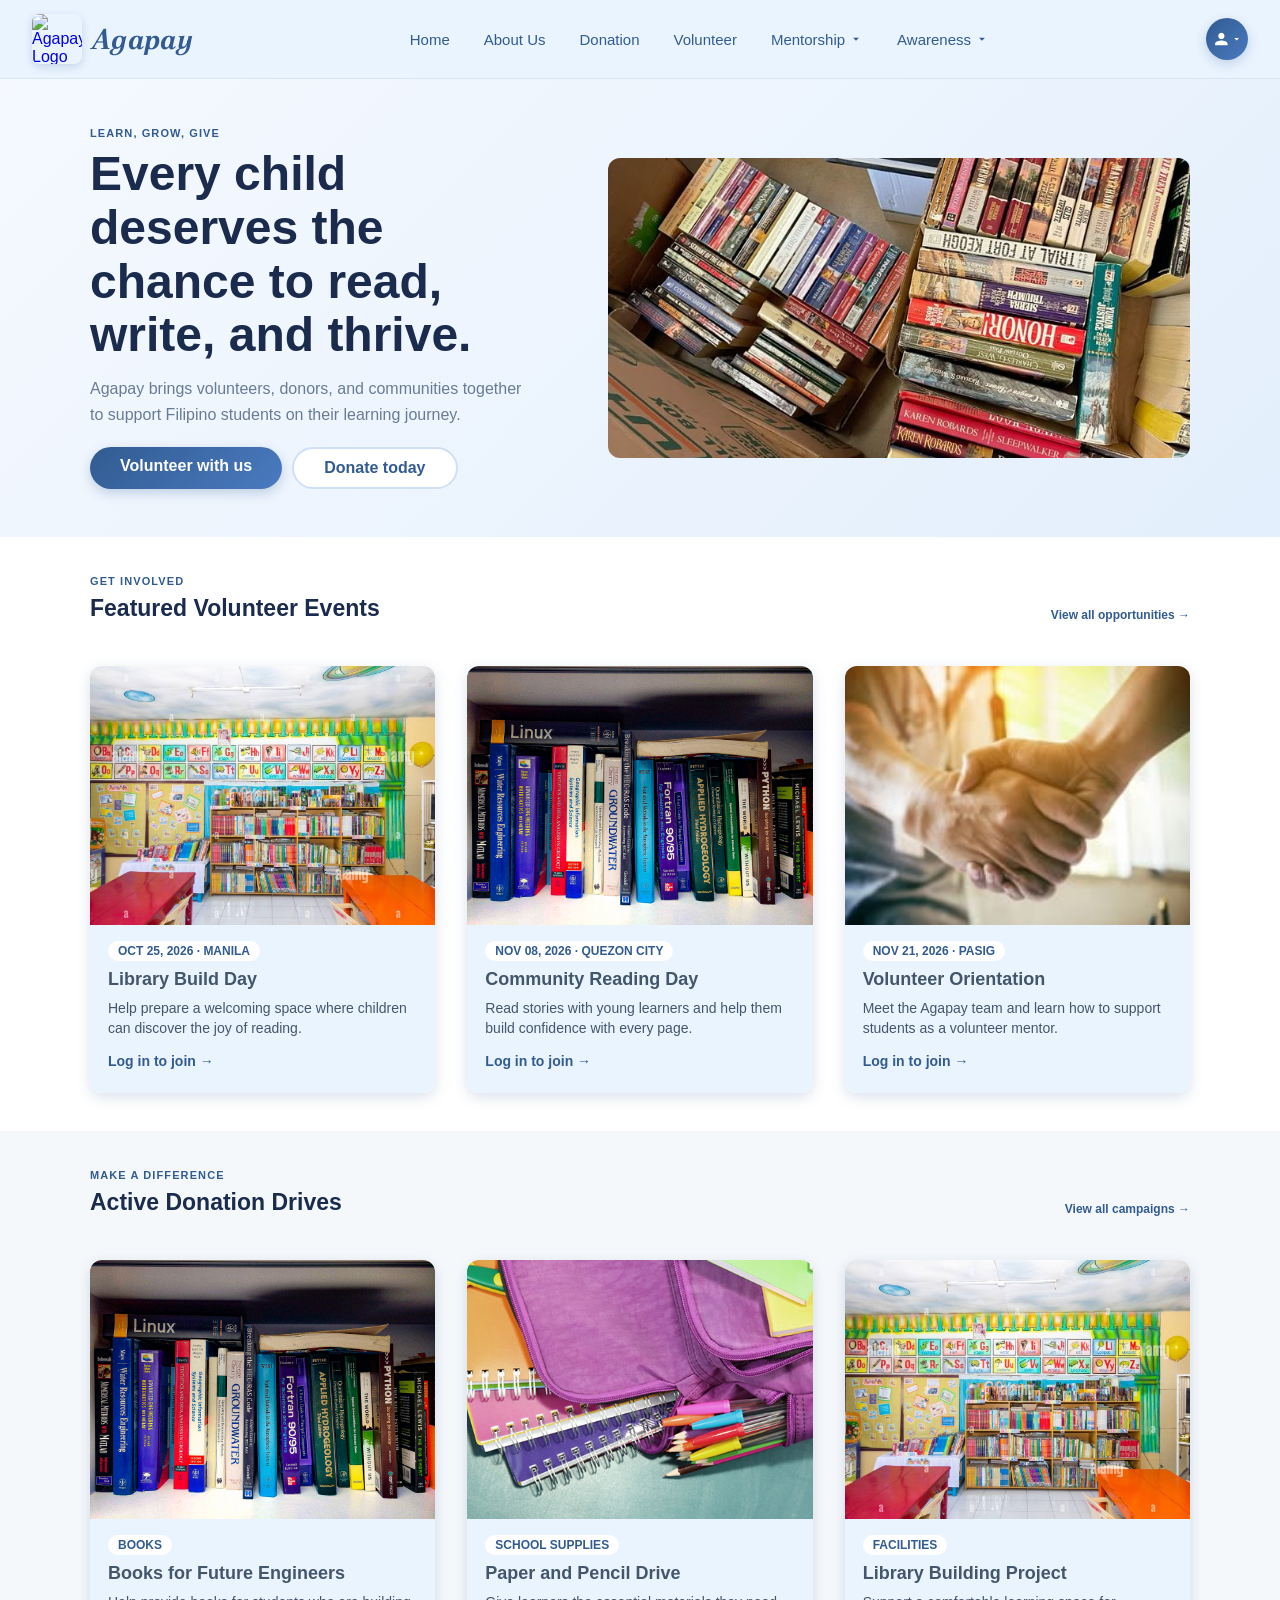
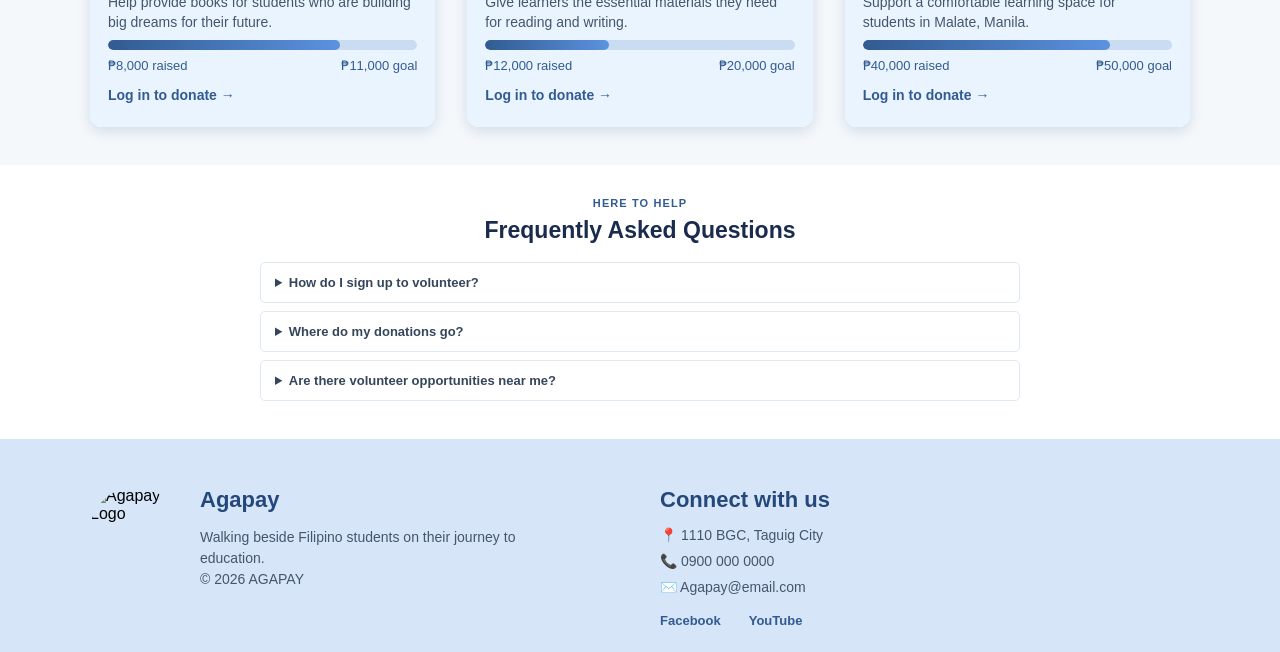
==== docs/index.html @ 06f00dd6 "Rename folder" ====
<!DOCTYPE html>
<html lang="en">
<head>
    <meta charset="UTF-8">
    <meta name="viewport" content="width=device-width, initial-scale=1.0">
    <title>Agapay</title>

    <link rel="stylesheet" href="style.css">
    <link href="https://fonts.googleapis.com/css2?family=Poltawski+Nowy:ital,wght@0,400;0,700;1,700&display=swap" rel="stylesheet">
</head>
<body style="display:flex; flex-direction:column; margin:0; font-family: Arial, sans-serif; background-color:#EAF4FF; font-size:16px;">

    <header class="site-header">
        <input type="checkbox" id="nav-toggle" class="nav-toggle" hidden>

        <div class="header-inner">

            <a href="#home" class="logo-link">
                <img src="assets/Agapay Logo.png" alt="Agapay Logo" class="logo-img">
                <span class="logo-text"><i>Agapay</i></span>
            </a>

            <nav class="main-nav" aria-label="Main navigation">
                <ul class="nav-list">
                    <li><a href="#home" class="nav-link">Home</a></li>
                    <li><a href="#about" class="nav-link">About Us</a></li>
                    <li><a href="#donation" class="nav-link nav-donate">Donation</a></li>
                    
                    <li><a href="#volunteer-opportunities" class="nav-link">Volunteer</a></li>

                    <li class="nav-item has-dropdown">
                        <a href="#mentorship" class="nav-link">
                            Mentorship
                            <svg class="caret" xmlns="http://www.w3.org/2000/svg" viewBox="0 0 24 24" fill="currentColor"><path d="M7 10l5 5 5-5z"/></svg>
                        </a>
                        <ul class="dropdown">
                            <li><a href="#mentor-profiles">Mentor Profiles</a></li>
                            <li><a href="#mentor-application">Mentor Application</a></li>
                            <li><a href="#student-requests">Help Request</a></li>
                        </ul>
                    </li>

                    <li class="nav-item has-dropdown">
                        <a href="#news" class="nav-link">
                            Awareness
                            <svg class="caret" xmlns="http://www.w3.org/2000/svg" viewBox="0 0 24 24" fill="currentColor"><path d="M7 10l5 5 5-5z"/></svg>
                        </a>
                        <ul class="dropdown">
                            <li><a href="#news">News &amp; Updates</a></li>
                            <li><a href="#blog">Blog / Articles</a></li>
                            <li><a href="#success-stories">Success Stories</a></li>
                            <li><a href="#educational-resources">Educational Resources</a></li>
                            <li><a href="#awareness-campaigns">Awareness Campaigns</a></li>
                        </ul>
                    </li>
                </ul>
            </nav>

            <div class="account-area">
                <button class="account-btn" aria-label="Account menu" aria-haspopup="true" aria-expanded="false">
                    <svg class="person-icon" xmlns="http://www.w3.org/2000/svg" viewBox="0 0 24 24" fill="currentColor"><path d="M12 12c2.21 0 4-1.79 4-4s-1.79-4-4-4-4 1.79-4 4 1.79 4 4 4zm0 2c-2.67 0-8 1.34-8 4v2h16v-2c0-2.66-5.33-4-8-4z"/></svg>
                    <svg class="dropdown-arrow" xmlns="http://www.w3.org/2000/svg" viewBox="0 0 24 24" fill="currentColor"><path d="M7 10l5 5 5-5z"/></svg>
                </button>

                <ul class="dropdown account-dropdown">
                    <li class="guest-only"><a href="#login">Log In</a></li>
                    <li class="guest-only"><a href="#signup">Sign Up</a></li>
                    <li class="user-only"><a href="#profile">My Profile</a></li>
                    <li class="admin-only"><a href="#admin">Admin Dashboard</a></li>
                    <li class="member-only"><a href="#login" data-logout>Log Out</a></li>
                </ul>
            </div>

            <label for="nav-toggle" class="hamburger" aria-label="Toggle navigation">
                <span></span>
                <span></span>
                <span></span>
            </label>

        </div>
    </header>

    <main id="home" class="page home-page">
        <section class="home-hero">
            <div class="home-hero-inner">
                <div class="home-hero-copy">
                    <p class="home-eyebrow">LEARN, GROW, GIVE</p>
                    <h1>Every child deserves the chance to read, write, and thrive.</h1>
                    <p>Agapay brings volunteers, donors, and communities together to support Filipino students on their learning journey.</p>
                    <div class="home-actions">
                        <a class="btn-pill btn-primary inline" href="#volunteer-opportunities">Volunteer with us</a>
                        <a class="btn-pill btn-secondary inline" href="#donation">Donate today</a>
                    </div>
                </div>
                <img class="home-hero-image" src="assets/A6.jpg" alt="Students gathered in a classroom learning together">
            </div>
        </section>

                <section class="home-section" id="home-events" aria-labelledby="home-events-title">
                    <div class="home-section-inner">
                        <div class="home-section-heading">
                            <div><p class="home-eyebrow">GET INVOLVED</p><h2 id="home-events-title">Featured Volunteer Events</h2></div>
                            <a href="#volunteer-opportunities">View all opportunities <span aria-hidden="true">&#8594;</span></a>
                        </div>
                        <div class="campaign-grid">
                            
                            <article class="campaign-card">
                                <img class="card-img" src="assets/library.jpg" alt="Community library space">
                                <div class="card-body">
                                    <span class="card-tag">OCT 25, 2026 · MANILA</span>
                                    <h3 class="card-title">Library Build Day</h3>
                                    <p class="card-desc">Help prepare a welcoming space where children can discover the joy of reading.</p>
                                    <a href="#volunteer-library-build" class="awareness-link member-only">Join this event →</a>
                                    <a href="#login" class="awareness-link guest-only">Log in to join →</a>
                                </div>
                            </article>

                            <article class="campaign-card">
                                <img class="card-img" src="assets/books.jpg" alt="Books ready for a community reading activity">
                                <div class="card-body">
                                    <span class="card-tag">NOV 08, 2026 · QUEZON CITY</span>
                                    <h3 class="card-title">Community Reading Day</h3>
                                    <p class="card-desc">Read stories with young learners and help them build confidence with every page.</p>
                                    <a href="#volunteer-reading-buddy" class="awareness-link member-only">Join this event →</a>
                                    <a href="#login" class="awareness-link guest-only">Log in to join →</a>
                                </div>
                            </article>

                            <article class="campaign-card">
                                <img class="card-img" src="assets/A3.jpg" alt="Community members joining hands to support students">
                                <div class="card-body">
                                    <span class="card-tag">NOV 21, 2026 · PASIG</span>
                                    <h3 class="card-title">Volunteer Orientation</h3>
                                    <p class="card-desc">Meet the Agapay team and learn how to support students as a volunteer mentor.</p>
                                    <a href="#volunteer-orientation" class="awareness-link member-only">Join this event →</a>
                                    <a href="#login" class="awareness-link guest-only">Log in to join →</a>
                                </div>
                            </article>

                        </div>
                    </div>
                </section>

                <section class="home-section home-donations" aria-labelledby="home-donations-title">
                    <div class="home-section-inner">
                        <div class="home-section-heading">
                            <div><p class="home-eyebrow">MAKE A DIFFERENCE</p><h2 id="home-donations-title">Active Donation Drives</h2></div>
                            <a href="#donation">View all campaigns <span aria-hidden="true">&#8594;</span></a>
                        </div>
                        <div class="campaign-grid">
                            
                            <article class="campaign-card">
                                <img class="card-img" src="assets/books.jpg" alt="Books for students">
                                <div class="card-body">
                                    <span class="card-tag">BOOKS</span>
                                    <h3 class="card-title">Books for Future Engineers</h3>
                                    <p class="card-desc">Help provide books for students who are building big dreams for their future.</p>
                                    <div class="progress" role="progressbar" aria-valuenow="75" aria-valuemin="0" aria-valuemax="100">
                                        <div class="progress-fill" style="width: 75%;"></div>
                                    </div>
                                    <div class="card-meta"><span>₱8,000 raised</span><span>₱11,000 goal</span></div>
                                    <a href="#campaign-books" class="awareness-link member-only">Donate to this drive →</a>
                                    <a href="#login" class="awareness-link guest-only">Log in to donate →</a>
                                </div>
                            </article>

                            <article class="campaign-card">
                                <img class="card-img" src="assets/school-supplies.jpg" alt="School supplies for learners">
                                <div class="card-body">
                                    <span class="card-tag">SCHOOL SUPPLIES</span>
                                    <h3 class="card-title">Paper and Pencil Drive</h3>
                                    <p class="card-desc">Give learners the essential materials they need for reading and writing.</p>
                                    <div class="progress" role="progressbar" aria-valuenow="40" aria-valuemin="0" aria-valuemax="100">
                                        <div class="progress-fill" style="width: 40%;"></div>
                                    </div>
                                    <div class="card-meta"><span>₱12,000 raised</span><span>₱20,000 goal</span></div>
                                    <a href="#campaign-supplies" class="awareness-link member-only">Donate to this drive →</a>
                                    <a href="#login" class="awareness-link guest-only">Log in to donate →</a>
                                </div>
                            </article>

                            <article class="campaign-card">
                                <img class="card-img" src="assets/library.jpg" alt="A library for students">
                                <div class="card-body">
                                    <span class="card-tag">FACILITIES</span>
                                    <h3 class="card-title">Library Building Project</h3>
                                    <p class="card-desc">Support a comfortable learning space for students in Malate, Manila.</p>
                                    <div class="progress" role="progressbar" aria-valuenow="80" aria-valuemin="0" aria-valuemax="100">
                                        <div class="progress-fill" style="width: 80%;"></div>
                                    </div>
                                    <div class="card-meta"><span>₱40,000 raised</span><span>₱50,000 goal</span></div>
                                    <a href="#campaign-library" class="awareness-link member-only">Donate to this drive →</a>
                                    <a href="#login" class="awareness-link guest-only">Log in to donate →</a>
                                </div>
                            </article>

                        </div>
                    </div>
                </section>

        <section class="home-section home-faq" aria-labelledby="home-faq-title">
            <div class="home-section-inner home-faq-inner">
                <p class="home-eyebrow">HERE TO HELP</p>
                <h2 id="home-faq-title">Frequently Asked Questions</h2>
                <details><summary>How do I sign up to volunteer?</summary><p>Create an account, then explore volunteer opportunities to find an activity that fits you.</p></details>
                <details><summary>Where do my donations go?</summary><p>Donations support the campaigns listed on Agapay, including books, school supplies, and learning spaces.</p></details>
                <details><summary>Are there volunteer opportunities near me?</summary><p>Our events take place in different communities. Check the event details for each location and date.</p></details>
            </div>
        </section>
    </main>

        <main id="volunteer-opportunities" class="page volunteer-page">
        <section class="volunteer-content" aria-label="Volunteer opportunities">
            <div class="section-head volunteer-section-head">
                <h1>Discover Volunteer Opportunities</h1>
                <p>Make a difference: Empower Every Filipino Child Through Literacy</p>
            </div>

            <div class="volunteer-grid" id="volunteer-grid">
                <article class="opportunity-card">
                    <a href="#volunteer-reading-buddy" aria-label="Reading Buddy">
                        <img src="assets/books.jpg" alt="Books for a reading session">
                    </a>
                    <div class="opportunity-card-body">
                        <span class="opportunity-tag">Quezon City</span>
                        <h3><a href="#volunteer-reading-buddy">Reading Buddy</a></h3>
                        <p>Read with elementary learners and help them practice English in a friendly setting.</p>
                        <div class="opportunity-meta"><span>Weekends</span><span>2 hrs / week</span></div>
                        <a href="#volunteer-reading-buddy">View opportunity &#8594;</a>
                    </div>
                </article>

                <article class="opportunity-card">
                    <a href="#volunteer-learning-session" aria-label="Learning Session Assistant">
                        <img src="assets/A4.jpg" alt="A learner practicing writing during a learning session">
                    </a>
                    <div class="opportunity-card-body">
                        <span class="opportunity-tag">Manila</span>
                        <h3><a href="#volunteer-learning-session">Learning Session Assistant</a></h3>
                        <p>Support mentors with small-group activities, learning materials, and attendance.</p>
                        <div class="opportunity-meta"><span>Oct 25, 2026</span><span>Half day</span></div>
                        <a href="#volunteer-learning-session">View opportunity &#8594;</a>
                    </div>
                </article>

                <article class="opportunity-card">
                    <a href="#volunteer-school-supply" aria-label="School Supply Drive">
                        <img src="assets/school-supplies.jpg" alt="School supplies prepared for distribution">
                    </a>
                    <div class="opportunity-card-body">
                        <span class="opportunity-tag">Pasig</span>
                        <h3><a href="#volunteer-school-supply">School Supply Drive</a></h3>
                        <p>Help sort and prepare books and school supplies for local students.</p>
                        <div class="opportunity-meta"><span>Nov 08, 2026</span><span>4 hrs</span></div>
                        <a href="#volunteer-school-supply">View opportunity &#8594;</a>
                    </div>
                </article>

                <article class="opportunity-card">
                    <a href="#volunteer-library-build" aria-label="Library Build Day">
                        <img src="assets/library.jpg" alt="Community library space">
                    </a>
                    <div class="opportunity-card-body">
                        <span class="opportunity-tag">Manila</span>
                        <h3><a href="#volunteer-library-build">Library Build Day</a></h3>
                        <p>Work with the community to prepare a welcoming space for young readers.</p>
                        <div class="opportunity-meta"><span>Oct 25, 2026</span><span>Full day</span></div>
                        <a href="#volunteer-library-build">View opportunity &#8594;</a>
                    </div>
                </article>

                <article class="opportunity-card">
                    <a href="#volunteer-orientation" aria-label="Volunteer Orientation">
                        <img src="assets/A3.jpg" alt="Community members joining hands during volunteer orientation">
                    </a>
                    <div class="opportunity-card-body">
                        <span class="opportunity-tag">Quezon City</span>
                        <h3><a href="#volunteer-orientation">Volunteer Orientation</a></h3>
                        <p>Welcome new volunteers and help them learn about Agapay's programs.</p>
                        <div class="opportunity-meta"><span>Nov 21, 2026</span><span>3 hrs</span></div>
                        <a href="#volunteer-orientation">View opportunity &#8594;</a>
                    </div>
                </article>

                <article class="opportunity-card">
                    <a href="#volunteer-storytelling" aria-label="Storytelling Volunteer">
                        <img src="assets/A1.jpg" alt="Illustrated storybooks for a storytelling session">
                    </a>
                    <div class="opportunity-card-body">
                        <span class="opportunity-tag">Caloocan</span>
                        <h3><a href="#volunteer-storytelling">Storytelling Volunteer</a></h3>
                        <p>Bring stories to life and encourage children to enjoy reading together.</p>
                        <div class="opportunity-meta"><span>Weekends</span><span>2 hrs / week</span></div>
                        <a href="#volunteer-storytelling">View opportunity &#8594;</a>
                    </div>
                </article>
            </div>
            <div class="volunteer-bottom-grid">
                <section><h2>Who Can Volunteer?</h2><p>Anyone passionate about education can join—students, professionals, and community members. Whether you can teach, mentor, or organize, there is a place for you at Agapay. No prior experience is required, just a willingness to help.</p></section>
                <section><h2>Benefits</h2><p>Volunteering with Agapay allows you to make a real impact on children's literacy while developing your own skills in teaching, leadership, and community building. You will also gain valuable experience, meet like-minded people, and receive a certificate of appreciation for your service.</p></section>
            </div>
        </section>
    </main>

    <main id="volunteer-reading-buddy" class="page volunteer-page">
        <input type="checkbox" id="register-reading-buddy" class="register-toggle" hidden>
        <div class="wrap">
            <a class="volunteer-back" href="#volunteer-opportunities">
                <svg viewBox="0 0 24 24" fill="none" stroke="currentColor" stroke-width="2.5" stroke-linecap="round" stroke-linejoin="round"><path d="M15 18l-6-6 6-6"/></svg>
                Back
            </a>
            <h1 class="detail-title">Reading Buddy</h1>
            <div class="detail-layout">
                <section class="detail-main">
                    <img class="story-img" src="assets/books.jpg" alt="Books for a reading session">
                    <div class="story-text">
                        <p>Read with elementary learners and help them practice English in a friendly, encouraging setting. This role is perfect for volunteers who love working with children.</p>
                        <p>You will be paired with 2–3 learners per session. Each session focuses on guided reading, storytelling, and simple comprehension activities designed by our education team.</p>
                        <p>Training and reading materials are provided. All you need to bring is patience, warmth, and a genuine love for helping children learn.</p>
                    </div>
                    <div class="organizer-card">
                        <img class="avatar lg" src="assets/Agapay Logo.png" alt="Agapay logo">
                        <div><strong>Agapay Volunteer Program</strong><span>Program organizer</span></div>
                    </div>
                </section>
                <aside class="donate-card">
                    <div class="volunteer-side-meta">
                        <div class="volunteer-side-row">
                            <span class="volunteer-side-icon">
                                <svg viewBox="0 0 24 24" fill="none" stroke="currentColor" stroke-width="2" stroke-linecap="round" stroke-linejoin="round"><path d="M12 22s-8-7.5-8-13a8 8 0 0 1 16 0c0 5.5-8 13-8 13z"/><circle cx="12" cy="9" r="3"/></svg>
                            </span>
                            <span>Quezon City</span>
                        </div>
                        <div class="volunteer-side-row">
                            <span class="volunteer-side-icon">
                                <svg viewBox="0 0 24 24" fill="none" stroke="currentColor" stroke-width="2" stroke-linecap="round" stroke-linejoin="round"><rect x="3" y="5" width="18" height="16" rx="2"/><path d="M16 3v4M8 3v4M3 11h18"/></svg>
                            </span>
                            <span>Weekends · 2 hrs / week</span>
                        </div>
                        <div class="volunteer-side-row">
                            <span class="volunteer-side-icon">
                                <svg viewBox="0 0 24 24" fill="none" stroke="currentColor" stroke-width="2" stroke-linecap="round" stroke-linejoin="round"><circle cx="12" cy="8" r="4"/><path d="M4 21c0-4 4-6 8-6s8 2 8 6"/></svg>
                            </span>
                            <span>Reading Mentor</span>
                        </div>
                    </div>

                    <label for="register-reading-buddy" class="btn-pill btn-primary">Register Now</label>
                    <input type="button" value="Share" class="btn-pill btn-secondary">

                    <div class="volunteer-divider"></div>

                    <h3 class="recent-title">Participants</h3>
                    <ul class="recent-list">
                        <li><img class="avatar sm" src="assets/participants.jpg" alt=""><span>Maria Santos</span></li>
                        <li><img class="avatar sm" src="assets/participants.jpg" alt=""><span>Miguel Reyes</span></li>
                        <li><img class="avatar sm" src="assets/participants.jpg" alt=""><span>Angela Cruz</span></li>
                    </ul>
                </aside>
            </div>
        </div>
        <div class="donate-modal">
            <label for="register-reading-buddy" class="modal-backdrop"></label>
            <form class="modal-box" action="#volunteer-opportunities">
                <label for="register-reading-buddy" class="modal-close">&times;</label>
                <div class="form-body">
                    <h2>Register for Reading Buddy</h2>
                    <p class="modal-sub">Fill out the form and our team will reach out with next steps.</p>
                    <label class="field"><span>Full name</span><input type="text" name="name" required placeholder="Juan Dela Cruz"></label>
                    <div class="field-row">
                        <label class="field"><span>Email</span><input type="email" name="email" required placeholder="you@email.com"></label>
                        <label class="field"><span>Contact number</span><input type="tel" name="phone" required placeholder="09XX XXX XXXX"></label>
                    </div>
                    <label class="field"><span>Preferred schedule</span><input type="text" name="schedule" value="Weekends" readonly></label>
                    <label class="field"><span>Why do you want to join? (optional)</span><textarea name="reason" rows="2" placeholder="Tell us a little about your interest"></textarea></label>
                    <label class="check"><input type="checkbox" required> I agree to the Agapay volunteer guidelines.</label>
                    <button type="submit" class="btn-pill btn-primary">Submit registration</button>
                </div>
            </form>
        </div>
    </main>

    <main id="volunteer-learning-session" class="page volunteer-page">
        <input type="checkbox" id="register-learning-session" class="register-toggle" hidden>
        <div class="wrap">
            <a class="volunteer-back" href="#volunteer-opportunities">
                <svg viewBox="0 0 24 24" fill="none" stroke="currentColor" stroke-width="2.5" stroke-linecap="round" stroke-linejoin="round"><path d="M15 18l-6-6 6-6"/></svg>
                Back
            </a>
            <h1 class="detail-title">Learning Session Assistant</h1>
            <div class="detail-layout">
                <section class="detail-main">
                    <img class="story-img" src="assets/A4.jpg" alt="A learner practicing writing during a learning session">
                    <div class="story-text">
                        <p>Support Agapay mentors during a one-day learning session. You'll help with small-group activities, distribute learning materials, take attendance, and keep the session running smoothly.</p>
                        <p>No formal teaching experience needed — just a helpful attitude and a willingness to learn. Our team will brief you before the session starts.</p>
                    </div>
                    <div class="organizer-card">
                        <img class="avatar lg" src="assets/Agapay Logo.png" alt="Agapay logo">
                        <div><strong>Agapay Volunteer Program</strong><span>Program organizer</span></div>
                    </div>
                </section>
                <aside class="donate-card">
                    <div class="volunteer-side-meta">
                        <div class="volunteer-side-row">
                            <span class="volunteer-side-icon">
                                <svg viewBox="0 0 24 24" fill="none" stroke="currentColor" stroke-width="2" stroke-linecap="round" stroke-linejoin="round"><path d="M12 22s-8-7.5-8-13a8 8 0 0 1 16 0c0 5.5-8 13-8 13z"/><circle cx="12" cy="9" r="3"/></svg>
                            </span>
                            <span>Manila</span>
                        </div>
                        <div class="volunteer-side-row">
                            <span class="volunteer-side-icon">
                                <svg viewBox="0 0 24 24" fill="none" stroke="currentColor" stroke-width="2" stroke-linecap="round" stroke-linejoin="round"><rect x="3" y="5" width="18" height="16" rx="2"/><path d="M16 3v4M8 3v4M3 11h18"/></svg>
                            </span>
                            <span>Oct 25, 2026 · Half day</span>
                        </div>
                        <div class="volunteer-side-row">
                            <span class="volunteer-side-icon">
                                <svg viewBox="0 0 24 24" fill="none" stroke="currentColor" stroke-width="2" stroke-linecap="round" stroke-linejoin="round"><circle cx="12" cy="8" r="4"/><path d="M4 21c0-4 4-6 8-6s8 2 8 6"/></svg>
                            </span>
                            <span>Session Assistant</span>
                        </div>
                    </div>

                    <label for="register-learning-session" class="btn-pill btn-primary">Register Now</label>
                    <input type="button" value="Share" class="btn-pill btn-secondary">

                    <div class="volunteer-divider"></div>

                    <h3 class="recent-title">Participants</h3>
                    <ul class="recent-list">
                        <li><img class="avatar sm" src="assets/organizer.jpg" alt=""><span>Paolo Garcia</span></li>
                        <li><img class="avatar sm" src="assets/organizer.jpg" alt=""><span>Sofia Mendoza</span></li>
                        <li><img class="avatar sm" src="assets/organizer.jpg" alt=""><span>Juan Dela Cruz</span></li>
                    </ul>
                </aside>
            </div>
        </div>
        <div class="donate-modal">
            <label for="register-learning-session" class="modal-backdrop"></label>
            <form class="modal-box" action="#volunteer-opportunities">
                <label for="register-learning-session" class="modal-close">&times;</label>
                <div class="form-body">
                    <h2>Register for Learning Session Assistant</h2>
                    <p class="modal-sub">Fill out the form and our team will reach out with next steps.</p>
                    <label class="field"><span>Full name</span><input type="text" name="name" required placeholder="Juan Dela Cruz"></label>
                    <div class="field-row">
                        <label class="field"><span>Email</span><input type="email" name="email" required placeholder="you@email.com"></label>
                        <label class="field"><span>Contact number</span><input type="tel" name="phone" required placeholder="09XX XXX XXXX"></label>
                    </div>
                    <label class="field"><span>Preferred schedule</span><input type="text" name="schedule" value="Oct 25, 2026 · Half day" readonly></label>
                    <label class="field"><span>Why do you want to join? (optional)</span><textarea name="reason" rows="2" placeholder="Tell us a little about your interest"></textarea></label>
                    <label class="check"><input type="checkbox" required> I agree to the Agapay volunteer guidelines.</label>
                    <button type="submit" class="btn-pill btn-primary">Submit registration</button>
                </div>
            </form>
        </div>
    </main>

    <main id="volunteer-school-supply" class="page volunteer-page">
        <input type="checkbox" id="register-school-supply" class="register-toggle" hidden>
        <div class="wrap">
            <a class="volunteer-back" href="#volunteer-opportunities">
                <svg viewBox="0 0 24 24" fill="none" stroke="currentColor" stroke-width="2.5" stroke-linecap="round" stroke-linejoin="round"><path d="M15 18l-6-6 6-6"/></svg>
                Back
            </a>
            <h1 class="detail-title">School Supply Drive</h1>
            <div class="detail-layout">
                <section class="detail-main">
                    <img class="story-img" src="assets/school-supplies.jpg" alt="School supplies prepared for distribution">
                    <div class="story-text">
                        <p>Help sort, pack, and prepare books and school supplies for distribution to local students. This is a fun, hands-on opportunity perfect for students and community groups.</p>
                        <p>You'll work alongside other volunteers in a friendly, fast-paced environment. All materials and instructions are provided.</p>
                    </div>
                    <div class="organizer-card">
                        <img class="avatar lg" src="assets/Agapay Logo.png" alt="Agapay logo">
                        <div><strong>Agapay Volunteer Program</strong><span>Program organizer</span></div>
                    </div>
                </section>
                <aside class="donate-card">
                    <div class="volunteer-side-meta">
                        <div class="volunteer-side-row">
                            <span class="volunteer-side-icon">
                                <svg viewBox="0 0 24 24" fill="none" stroke="currentColor" stroke-width="2" stroke-linecap="round" stroke-linejoin="round"><path d="M12 22s-8-7.5-8-13a8 8 0 0 1 16 0c0 5.5-8 13-8 13z"/><circle cx="12" cy="9" r="3"/></svg>
                            </span>
                            <span>Pasig</span>
                        </div>
                        <div class="volunteer-side-row">
                            <span class="volunteer-side-icon">
                                <svg viewBox="0 0 24 24" fill="none" stroke="currentColor" stroke-width="2" stroke-linecap="round" stroke-linejoin="round"><rect x="3" y="5" width="18" height="16" rx="2"/><path d="M16 3v4M8 3v4M3 11h18"/></svg>
                            </span>
                            <span>Nov 08, 2026 · 4 hrs</span>
                        </div>
                        <div class="volunteer-side-row">
                            <span class="volunteer-side-icon">
                                <svg viewBox="0 0 24 24" fill="none" stroke="currentColor" stroke-width="2" stroke-linecap="round" stroke-linejoin="round"><circle cx="12" cy="8" r="4"/><path d="M4 21c0-4 4-6 8-6s8 2 8 6"/></svg>
                            </span>
                            <span>Sorting Volunteer</span>
                        </div>
                    </div>

                    <label for="register-school-supply" class="btn-pill btn-primary">Register Now</label>
                    <input type="button" value="Share" class="btn-pill btn-secondary">

                    <div class="volunteer-divider"></div>

                    <h3 class="recent-title">Participants</h3>
                    <ul class="recent-list">
                        <li><img class="avatar sm" src="assets/organizer.jpg" alt=""><span>Angela Cruz</span></li>
                        <li><img class="avatar sm" src="assets/organizer.jpg" alt=""><span>Maria Santos</span></li>
                        <li><img class="avatar sm" src="assets/organizer.jpg" alt=""><span>Anonymous</span></li>
                    </ul>
                </aside>
            </div>
        </div>
        <div class="donate-modal">
            <label for="register-school-supply" class="modal-backdrop"></label>
            <form class="modal-box" action="#volunteer-opportunities">
                <label for="register-school-supply" class="modal-close">&times;</label>
                <div class="form-body">
                    <h2>Register for School Supply Drive</h2>
                    <p class="modal-sub">Fill out the form and our team will reach out with next steps.</p>
                    <label class="field"><span>Full name</span><input type="text" name="name" required placeholder="Juan Dela Cruz"></label>
                    <div class="field-row">
                        <label class="field"><span>Email</span><input type="email" name="email" required placeholder="you@email.com"></label>
                        <label class="field"><span>Contact number</span><input type="tel" name="phone" required placeholder="09XX XXX XXXX"></label>
                    </div>
                    <label class="field"><span>Preferred schedule</span><input type="text" name="schedule" value="Nov 08, 2026 · 4 hrs" readonly></label>
                    <label class="field"><span>Why do you want to join? (optional)</span><textarea name="reason" rows="2" placeholder="Tell us a little about your interest"></textarea></label>
                    <label class="check"><input type="checkbox" required> I agree to the Agapay volunteer guidelines.</label>
                    <button type="submit" class="btn-pill btn-primary">Submit registration</button>
                </div>
            </form>
        </div>
    </main>

    <main id="volunteer-library-build" class="page volunteer-page">
        <input type="checkbox" id="register-library-build" class="register-toggle" hidden>
        <div class="wrap">
            <a class="volunteer-back" href="#volunteer-opportunities">
                <svg viewBox="0 0 24 24" fill="none" stroke="currentColor" stroke-width="2.5" stroke-linecap="round" stroke-linejoin="round"><path d="M15 18l-6-6 6-6"/></svg>
                Back
            </a>
            <h1 class="detail-title">Library Build Day</h1>
            <div class="detail-layout">
                <section class="detail-main">
                    <img class="story-img" src="assets/library.jpg" alt="Community library space">
                    <div class="story-text">
                        <p>Work with the community to prepare a welcoming space where children can discover the joy of reading. Tasks include setting up shelves, arranging books, and preparing a cozy reading corner.</p>
                        <p>This is a full-day event. Volunteers work in teams with a brief orientation and lunch provided on-site.</p>
                    </div>
                    <div class="organizer-card">
                        <img class="avatar lg" src="assets/Agapay Logo.png" alt="Agapay logo">
                        <div><strong>Agapay Volunteer Program</strong><span>Program organizer</span></div>
                    </div>
                </section>
                <aside class="donate-card">
                    <div class="volunteer-side-meta">
                        <div class="volunteer-side-row">
                            <span class="volunteer-side-icon">
                                <svg viewBox="0 0 24 24" fill="none" stroke="currentColor" stroke-width="2" stroke-linecap="round" stroke-linejoin="round"><path d="M12 22s-8-7.5-8-13a8 8 0 0 1 16 0c0 5.5-8 13-8 13z"/><circle cx="12" cy="9" r="3"/></svg>
                            </span>
                            <span>Manila</span>
                        </div>
                        <div class="volunteer-side-row">
                            <span class="volunteer-side-icon">
                                <svg viewBox="0 0 24 24" fill="none" stroke="currentColor" stroke-width="2" stroke-linecap="round" stroke-linejoin="round"><rect x="3" y="5" width="18" height="16" rx="2"/><path d="M16 3v4M8 3v4M3 11h18"/></svg>
                            </span>
                            <span>Oct 25, 2026 · Full day</span>
                        </div>
                        <div class="volunteer-side-row">
                            <span class="volunteer-side-icon">
                                <svg viewBox="0 0 24 24" fill="none" stroke="currentColor" stroke-width="2" stroke-linecap="round" stroke-linejoin="round"><circle cx="12" cy="8" r="4"/><path d="M4 21c0-4 4-6 8-6s8 2 8 6"/></svg>
                            </span>
                            <span>Event Helper</span>
                        </div>
                    </div>

                    <label for="register-library-build" class="btn-pill btn-primary">Register Now</label>
                    <input type="button" value="Share" class="btn-pill btn-secondary">

                    <div class="volunteer-divider"></div>

                    <h3 class="recent-title">Participants</h3>
                    <ul class="recent-list">
                        <li><img class="avatar sm" src="assets/organizer.jpg" alt=""><span>Juan Dela Cruz</span></li>
                        <li><img class="avatar sm" src="assets/organizer.jpg" alt=""><span>Angela Cruz</span></li>
                        <li><img class="avatar sm" src="assets/organizer.jpg" alt=""><span>Paolo Garcia</span></li>
                    </ul>
                </aside>
            </div>
        </div>
        <div class="donate-modal">
            <label for="register-library-build" class="modal-backdrop"></label>
            <form class="modal-box" action="#volunteer-opportunities">
                <label for="register-library-build" class="modal-close">&times;</label>
                <div class="form-body">
                    <h2>Register for Library Build Day</h2>
                    <p class="modal-sub">Fill out the form and our team will reach out with next steps.</p>
                    <label class="field"><span>Full name</span><input type="text" name="name" required placeholder="Juan Dela Cruz"></label>
                    <div class="field-row">
                        <label class="field"><span>Email</span><input type="email" name="email" required placeholder="you@email.com"></label>
                        <label class="field"><span>Contact number</span><input type="tel" name="phone" required placeholder="09XX XXX XXXX"></label>
                    </div>
                    <label class="field"><span>Preferred schedule</span><input type="text" name="schedule" value="Oct 25, 2026 · Full day" readonly></label>
                    <label class="field"><span>Why do you want to join? (optional)</span><textarea name="reason" rows="2" placeholder="Tell us a little about your interest"></textarea></label>
                    <label class="check"><input type="checkbox" required> I agree to the Agapay volunteer guidelines.</label>
                    <button type="submit" class="btn-pill btn-primary">Submit registration</button>
                </div>
            </form>
        </div>
    </main>

    <main id="volunteer-orientation" class="page volunteer-page">
        <input type="checkbox" id="register-orientation" class="register-toggle" hidden>
        <div class="wrap">
            <a class="volunteer-back" href="#volunteer-opportunities">
                <svg viewBox="0 0 24 24" fill="none" stroke="currentColor" stroke-width="2.5" stroke-linecap="round" stroke-linejoin="round"><path d="M15 18l-6-6 6-6"/></svg>
                Back
            </a>
            <h1 class="detail-title">Volunteer Orientation</h1>
            <div class="detail-layout">
                <section class="detail-main">
                    <img class="story-img" src="assets/A3.jpg" alt="Community members joining hands during volunteer orientation">
                    <div class="story-text">
                        <p>Welcome new volunteers and help them learn about Agapay's programs. You'll assist with check-in, distribute orientation kits, and guide small group discussions.</p>
                        <p>This is a great first-time volunteer role — friendly, structured, and a wonderful way to meet the Agapay community.</p>
                    </div>
                    <div class="organizer-card">
                        <img class="avatar lg" src="assets/Agapay Logo.png" alt="Agapay logo">
                        <div><strong>Agapay Volunteer Program</strong><span>Program organizer</span></div>
                    </div>
                </section>
                <aside class="donate-card">
                    <div class="volunteer-side-meta">
                        <div class="volunteer-side-row">
                            <span class="volunteer-side-icon">
                                <svg viewBox="0 0 24 24" fill="none" stroke="currentColor" stroke-width="2" stroke-linecap="round" stroke-linejoin="round"><path d="M12 22s-8-7.5-8-13a8 8 0 0 1 16 0c0 5.5-8 13-8 13z"/><circle cx="12" cy="9" r="3"/></svg>
                            </span>
                            <span>Quezon City</span>
                        </div>
                        <div class="volunteer-side-row">
                            <span class="volunteer-side-icon">
                                <svg viewBox="0 0 24 24" fill="none" stroke="currentColor" stroke-width="2" stroke-linecap="round" stroke-linejoin="round"><rect x="3" y="5" width="18" height="16" rx="2"/><path d="M16 3v4M8 3v4M3 11h18"/></svg>
                            </span>
                            <span>Nov 21, 2026 · 3 hrs</span>
                        </div>
                        <div class="volunteer-side-row">
                            <span class="volunteer-side-icon">
                                <svg viewBox="0 0 24 24" fill="none" stroke="currentColor" stroke-width="2" stroke-linecap="round" stroke-linejoin="round"><circle cx="12" cy="8" r="4"/><path d="M4 21c0-4 4-6 8-6s8 2 8 6"/></svg>
                            </span>
                            <span>Orientation Assistant</span>
                        </div>
                    </div>

                    <label for="register-orientation" class="btn-pill btn-primary">Register Now</label>
                    <input type="button" value="Share" class="btn-pill btn-secondary">

                    <div class="volunteer-divider"></div>

                    <h3 class="recent-title">Participants</h3>
                    <ul class="recent-list">
                        <li><img class="avatar sm" src="assets/organizer.jpg" alt=""><span>Sofia Mendoza</span></li>
                        <li><img class="avatar sm" src="assets/organizer.jpg" alt=""><span>Miguel Reyes</span></li>
                        <li><img class="avatar sm" src="assets/organizer.jpg" alt=""><span>Anonymous</span></li>
                    </ul>
                </aside>
            </div>
        </div>
        <div class="donate-modal">
            <label for="register-orientation" class="modal-backdrop"></label>
            <form class="modal-box" action="#volunteer-opportunities">
                <label for="register-orientation" class="modal-close">&times;</label>
                <div class="form-body">
                    <h2>Register for Volunteer Orientation</h2>
                    <p class="modal-sub">Fill out the form and our team will reach out with next steps.</p>
                    <label class="field"><span>Full name</span><input type="text" name="name" required placeholder="Juan Dela Cruz"></label>
                    <div class="field-row">
                        <label class="field"><span>Email</span><input type="email" name="email" required placeholder="you@email.com"></label>
                        <label class="field"><span>Contact number</span><input type="tel" name="phone" required placeholder="09XX XXX XXXX"></label>
                    </div>
                    <label class="field"><span>Preferred schedule</span><input type="text" name="schedule" value="Nov 21, 2026 · 3 hrs" readonly></label>
                    <label class="field"><span>Why do you want to join? (optional)</span><textarea name="reason" rows="2" placeholder="Tell us a little about your interest"></textarea></label>
                    <label class="check"><input type="checkbox" required> I agree to the Agapay volunteer guidelines.</label>
                    <button type="submit" class="btn-pill btn-primary">Submit registration</button>
                </div>
            </form>
        </div>
    </main>

    <main id="volunteer-storytelling" class="page volunteer-page">
        <input type="checkbox" id="register-storytelling" class="register-toggle" hidden>
        <div class="wrap">
            <a class="volunteer-back" href="#volunteer-opportunities">
                <svg viewBox="0 0 24 24" fill="none" stroke="currentColor" stroke-width="2.5" stroke-linecap="round" stroke-linejoin="round"><path d="M15 18l-6-6 6-6"/></svg>
                Back
            </a>
            <h1 class="detail-title">Storytelling Volunteer</h1>
            <div class="detail-layout">
                <section class="detail-main">
                    <img class="story-img" src="assets/A1.jpg" alt="Illustrated storybooks for a storytelling session">
                    <div class="story-text">
                        <p>Bring stories to life and encourage children to enjoy reading together. You'll read aloud, act out simple scenes, and lead short discussions after each story.</p>
                        <p>Perfect for volunteers who are expressive, patient, and love working with younger children. Training and a curated storybook collection are provided.</p>
                    </div>
                    <div class="organizer-card">
                        <img class="avatar lg" src="assets/Agapay Logo.png" alt="Agapay logo">
                        <div><strong>Agapay Volunteer Program</strong><span>Program organizer</span></div>
                    </div>
                </section>
                <aside class="donate-card">
                    <div class="volunteer-side-meta">
                        <div class="volunteer-side-row">
                            <span class="volunteer-side-icon">
                                <svg viewBox="0 0 24 24" fill="none" stroke="currentColor" stroke-width="2" stroke-linecap="round" stroke-linejoin="round"><path d="M12 22s-8-7.5-8-13a8 8 0 0 1 16 0c0 5.5-8 13-8 13z"/><circle cx="12" cy="9" r="3"/></svg>
                            </span>
                            <span>Caloocan</span>
                        </div>
                        <div class="volunteer-side-row">
                            <span class="volunteer-side-icon">
                                <svg viewBox="0 0 24 24" fill="none" stroke="currentColor" stroke-width="2" stroke-linecap="round" stroke-linejoin="round"><rect x="3" y="5" width="18" height="16" rx="2"/><path d="M16 3v4M8 3v4M3 11h18"/></svg>
                            </span>
                            <span>Weekends · 2 hrs / week</span>
                        </div>
                        <div class="volunteer-side-row">
                            <span class="volunteer-side-icon">
                                <svg viewBox="0 0 24 24" fill="none" stroke="currentColor" stroke-width="2" stroke-linecap="round" stroke-linejoin="round"><circle cx="12" cy="8" r="4"/><path d="M4 21c0-4 4-6 8-6s8 2 8 6"/></svg>
                            </span>
                            <span>Storyteller</span>
                        </div>
                    </div>

                    <label for="register-storytelling" class="btn-pill btn-primary">Register Now</label>
                    <input type="button" value="Share" class="btn-pill btn-secondary">

                    <div class="volunteer-divider"></div>

                    <h3 class="recent-title">Participants</h3>
                    <ul class="recent-list">
                        <li><img class="avatar sm" src="assets/organizer.jpg" alt=""><span>Angela Cruz</span></li>
                        <li><img class="avatar sm" src="assets/organizer.jpg" alt=""><span>Juan Dela Cruz</span></li>
                        <li><img class="avatar sm" src="assets/organizer.jpg" alt=""><span>Maria Santos</span></li>
                    </ul>
                </aside>
            </div>
        </div>
        <div class="donate-modal">
            <label for="register-storytelling" class="modal-backdrop"></label>
            <form class="modal-box" action="#volunteer-opportunities">
                <label for="register-storytelling" class="modal-close">&times;</label>
                <div class="form-body">
                    <h2>Register for Storytelling Volunteer</h2>
                    <p class="modal-sub">Fill out the form and our team will reach out with next steps.</p>
                    <label class="field"><span>Full name</span><input type="text" name="name" required placeholder="Juan Dela Cruz"></label>
                    <div class="field-row">
                        <label class="field"><span>Email</span><input type="email" name="email" required placeholder="you@email.com"></label>
                        <label class="field"><span>Contact number</span><input type="tel" name="phone" required placeholder="09XX XXX XXXX"></label>
                    </div>
                    <label class="field"><span>Preferred schedule</span><input type="text" name="schedule" value="Weekends · 2 hrs / week" readonly></label>
                    <label class="field"><span>Why do you want to join? (optional)</span><textarea name="reason" rows="2" placeholder="Tell us a little about your interest"></textarea></label>
                    <label class="check"><input type="checkbox" required> I agree to the Agapay volunteer guidelines.</label>
                    <button type="submit" class="btn-pill btn-primary">Submit registration</button>
                </div>
            </form>
        </div>
    </main>

        <!-- ========== News & Updates ========== -->
    <main id="news" class="page awareness-page-inline">
            <nav class="mobile-subnav" aria-label="Awareness sections">
                <a href="#news">News &amp; Updates</a>
                <a href="#blog">Blog / Articles</a>
                <a href="#success-stories">Success Stories</a>
                <a href="#educational-resources">Educational Resources</a>
                <a href="#awareness-campaigns">Awareness Campaigns</a>
            </nav>
        <section class="awareness-page">
            <div class="awareness-hero">
                <h1 class="awareness-title">News &amp; Updates</h1>
                <p class="awareness-subtitle">The latest stories, milestones, and happenings from the Agapay community — as we bring reading and writing closer to every Filipino child in Metro Manila.</p>
            </div>

            <div class="awareness-grid" id="news-grid">
                <!-- Card 1 -->
                <article class="awareness-card">
                    <div class="awareness-img-wrap">
                        <img src="assets/A1.jpg" alt="News image" class="awareness-img">
                        <span class="awareness-badge">Announcement</span>
                    </div>
                    <div class="awareness-body-content">
                        <p class="awareness-date">March 12, 2026</p>
                        <h3 class="awareness-card-title">Agapay Launches "Bawat Bata, Bawat Kwento" Reading Drive</h3>
                        <p class="awareness-excerpt">A Metro Manila initiative bringing 10,000 storybooks to children in public schools across Quezon City, Manila, Caloocan, and Pasay.</p>
                        <a href="javascript:void(0);" onclick="document.getElementById('news-article-1').classList.add('active');" class="awareness-link">Read more →</a>
                    </div>
                </article>

                <!-- Card 2 -->
                <article class="awareness-card">
                    <div class="awareness-img-wrap">
                        <img src="assets/A2.jpg" alt="News image" class="awareness-img">
                        <span class="awareness-badge">Milestone</span>
                    </div>
                    <div class="awareness-body-content">
                        <p class="awareness-date">February 28, 2026</p>
                        <h3 class="awareness-card-title">150,000 Children Reached Nationwide</h3>
                        <p class="awareness-excerpt">Thanks to our volunteers and partners, Agapay has now touched the lives of over 150,000 children across Metro Manila through free reading and writing programs.</p>
                        <a href="javascript:void(0);" onclick="document.getElementById('news-article-2').classList.add('active');" class="awareness-link">Read more →</a>
                    </div>
                </article>

                <!-- Card 3 -->
                <article class="awareness-card">
                    <div class="awareness-img-wrap">
                        <img src="assets/A3.jpg" alt="News image" class="awareness-img">
                        <span class="awareness-badge">Partnership</span>
                    </div>
                    <div class="awareness-body-content">
                        <p class="awareness-date">February 10, 2026</p>
                        <h3 class="awareness-card-title">New Partnership with Local Barangay Councils</h3>
                        <p class="awareness-excerpt">Agapay formalizes partnerships with 40 barangays across Metro Manila to establish weekly reading corners for out-of-school youth.</p>
                        <a href="javascript:void(0);" onclick="document.getElementById('news-article-3').classList.add('active');" class="awareness-link">Read more →</a>
                    </div>
                </article>

                <!-- Card 4 -->
                <article class="awareness-card">
                    <div class="awareness-img-wrap">
                        <img src="assets/A4.jpg" alt="News image" class="awareness-img">
                        <span class="awareness-badge">Event</span>
                    </div>
                    <div class="awareness-body-content">
                        <p class="awareness-date">January 22, 2026</p>
                        <h3 class="awareness-card-title">Volunteer Orientation Kicks Off in Quezon City</h3>
                        <p class="awareness-excerpt">Over 300 new volunteers joined our Quezon City chapter to be trained as reading mentors for children ages 5–12.</p>
                        <a href="javascript:void(0);" onclick="document.getElementById('news-article-4').classList.add('active');" class="awareness-link">Read more →</a>
                    </div>
                </article>

                <!-- Card 5 -->
                <article class="awareness-card">
                    <div class="awareness-img-wrap">
                        <img src="assets/A5.jpg" alt="News image" class="awareness-img">
                        <span class="awareness-badge">Announcement</span>
                    </div>
                    <div class="awareness-body-content">
                        <p class="awareness-date">January 8, 2026</p>
                        <h3 class="awareness-card-title">Summer Reading Camp 2026 Registration Now Open</h3>
                        <p class="awareness-excerpt">A 6-week reading and writing camp for children ages 6–12 — free of charge, in partnership with public schools across Metro Manila.</p>
                        <a href="javascript:void(0);" onclick="document.getElementById('news-article-5').classList.add('active');" class="awareness-link">Read more →</a>
                    </div>
                </article>

                <!-- Card 6 -->
                <article class="awareness-card">
                    <div class="awareness-img-wrap">
                        <img src="assets/A6.jpg" alt="News image" class="awareness-img">
                        <span class="awareness-badge">Milestone</span>
                    </div>
                    <div class="awareness-body-content">
                        <p class="awareness-date">December 15, 2025</p>
                        <h3 class="awareness-card-title">42,000 Books Donated This Year</h3>
                        <p class="awareness-excerpt">Our book donation drive wraps up with a record-breaking 42,000 books distributed to children across Metro Manila.</p>
                        <a href="javascript:void(0);" onclick="document.getElementById('news-article-6').classList.add('active');" class="awareness-link">Read more →</a>
                    </div>
                </article>
            </div>
        </section>
    </main>

        <!-- ========== Blog / Articles ========== -->
    <main id="blog" class="page awareness-page-inline">
            <nav class="mobile-subnav" aria-label="Awareness sections">
                <a href="#news">News &amp; Updates</a>
                <a href="#blog">Blog / Articles</a>
                <a href="#success-stories">Success Stories</a>
                <a href="#educational-resources">Educational Resources</a>
                <a href="#awareness-campaigns">Awareness Campaigns</a>
            </nav>
        <section class="awareness-page">
            <div class="awareness-hero">
                <h1 class="awareness-title">Blog / Articles</h1>
                <p class="awareness-subtitle">Essays, reflections, and practical guides from our volunteers, educators, and partners on literacy and learning.</p>
            </div>

            <div class="awareness-grid" id="blog-grid">
                <!-- Card 1 -->
                <article class="awareness-card">
                    <div class="awareness-img-wrap">
                        <img src="assets/A7.jpg" alt="Article cover" class="awareness-img">
                        <span class="awareness-badge">Essay</span>
                    </div>
                    <div class="awareness-body-content">
                        <p class="awareness-date">By Maria Santos · March 5, 2026</p>
                        <h3 class="awareness-card-title">Why Reading Aloud Matters More Than Ever</h3>
                        <p class="awareness-excerpt">Reading aloud to a child does more than teach words — it builds trust, imagination, and a lifelong love of stories.</p>
                        <a href="javascript:void(0);" onclick="document.getElementById('blog-article-1').classList.add('active');" class="awareness-link">Read article →</a>
                    </div>
                </article>

                <!-- Card 2 -->
                <article class="awareness-card">
                    <div class="awareness-img-wrap">
                        <img src="assets/A8.jpg" alt="Article cover" class="awareness-img">
                        <span class="awareness-badge">Guide</span>
                    </div>
                    <div class="awareness-body-content">
                        <p class="awareness-date">By Juan Dela Cruz · February 20, 2026</p>
                        <h3 class="awareness-card-title">5 Simple Ways to Encourage Writing at Home</h3>
                        <p class="awareness-excerpt">You don't need a classroom to nurture a young writer. Here are five everyday habits that make a difference.</p>
                        <a href="javascript:void(0);" onclick="document.getElementById('blog-article-2').classList.add('active');" class="awareness-link">Read article →</a>
                    </div>
                </article>

                <!-- Card 3 -->
                <article class="awareness-card">
                    <div class="awareness-img-wrap">
                        <img src="assets/A9.jpg" alt="Article cover" class="awareness-img">
                        <span class="awareness-badge">Reflection</span>
                    </div>
                    <div class="awareness-body-content">
                        <p class="awareness-date">By Ate Liza · February 4, 2026</p>
                        <h3 class="awareness-card-title">What I Learned from Teaching in Tondo, Manila</h3>
                        <p class="awareness-excerpt">A volunteer mentor shares three months of lessons — not just for her students, but for herself.</p>
                        <a href="javascript:void(0);" onclick="document.getElementById('blog-article-3').classList.add('active');" class="awareness-link">Read article →</a>
                    </div>
                </article>

                <!-- Card 4 -->
                <article class="awareness-card">
                    <div class="awareness-img-wrap">
                        <img src="assets/A10.jpg" alt="Article cover" class="awareness-img">
                        <span class="awareness-badge">Research</span>
                    </div>
                    <div class="awareness-body-content">
                        <p class="awareness-date">By Agapay Team · January 18, 2026</p>
                        <h3 class="awareness-card-title">The State of Child Literacy in Metro Manila</h3>
                        <p class="awareness-excerpt">A look at the current literacy landscape across NCR and where community-led interventions make the biggest impact.</p>
                        <a href="javascript:void(0);" onclick="document.getElementById('blog-article-4').classList.add('active');" class="awareness-link">Read article →</a>
                    </div>
                </article>
            </div>
        </section>
    </main>

        <!-- ========== Success Stories ========== -->
    <main id="success-stories" class="page awareness-page-inline">
            <nav class="mobile-subnav" aria-label="Awareness sections">
                <a href="#news">News &amp; Updates</a>
                <a href="#blog">Blog / Articles</a>
                <a href="#success-stories">Success Stories</a>
                <a href="#educational-resources">Educational Resources</a>
                <a href="#awareness-campaigns">Awareness Campaigns</a>
            </nav>
        <section class="awareness-page">
            <div class="awareness-hero">
                <h1 class="awareness-title">Success Stories</h1>
                <p class="awareness-subtitle">Real journeys of children, mentors, and communities whose lives were changed by the simple act of learning to read and write.</p>
            </div>

            <div class="awareness-grid" id="stories-grid">
                <article class="awareness-card">
                    <div class="awareness-img-wrap">
                        <img src="assets/A13.jpg" alt="Success story" class="awareness-img">
                        <span class="awareness-badge">Student</span>
                    </div>
                    <div class="awareness-body-content">
                        <p class="awareness-date">Quezon City · 2025</p>
                        <h3 class="awareness-card-title">From Non-Reader to Class Valedictorian</h3>
                        <p class="awareness-excerpt">At 9, Ana could not read a single sentence. Today, she leads her class and dreams of becoming a teacher.</p>
                        <a href="javascript:void(0);" onclick="document.getElementById('story-article-1').classList.add('active');" class="awareness-link">Read their story →</a>
                    </div>
                </article>

                <article class="awareness-card">
                    <div class="awareness-img-wrap">
                        <img src="assets/A14.jpg" alt="Success story" class="awareness-img">
                        <span class="awareness-badge">Student</span>
                    </div>
                    <div class="awareness-body-content">
                        <p class="awareness-date">Manila · 2025</p>
                        <h3 class="awareness-card-title">The Boy Who Read His First Storybook</h3>
                        <p class="awareness-excerpt">At seven, Ben had never owned a book. Six months into Agapay's reading program, he finished his first full storybook — and asked for another.</p>
                        <a href="javascript:void(0);" onclick="document.getElementById('story-article-2').classList.add('active');" class="awareness-link">Read their story →</a>
                    </div>
                </article>

                <article class="awareness-card">
                    <div class="awareness-img-wrap">
                        <img src="assets/A15.jpg" alt="Success story" class="awareness-img">
                        <span class="awareness-badge">Community</span>
                    </div>
                    <div class="awareness-body-content">
                        <p class="awareness-date">Pasig · 2024</p>
                        <h3 class="awareness-card-title">A Barangay That Built Its Own Library</h3>
                        <p class="awareness-excerpt">With Agapay's help, residents of Barangay Malinao transformed an old shed into a thriving community library.</p>
                        <a href="javascript:void(0);" onclick="document.getElementById('story-article-3').classList.add('active');" class="awareness-link">Read their story →</a>
                    </div>
                </article>

                <article class="awareness-card">
                    <div class="awareness-img-wrap">
                        <img src="assets/A16.jpg" alt="Success story" class="awareness-img">
                        <span class="awareness-badge">Student</span>
                    </div>
                    <div class="awareness-body-content">
                        <p class="awareness-date">Caloocan · 2024</p>
                        <h3 class="awareness-card-title">The Boy Who Wrote His First Poem</h3>
                        <p class="awareness-excerpt">Marco struggled with words for years. A patient mentor helped him write — and publish — his first poem.</p>
                        <a href="javascript:void(0);" onclick="document.getElementById('story-article-4').classList.add('active');" class="awareness-link">Read their story →</a>
                    </div>
                </article>

                <article class="awareness-card">
                    <div class="awareness-img-wrap">
                        <img src="assets/A17.jpg" alt="Success story" class="awareness-img">
                        <span class="awareness-badge">Mentor</span>
                    </div>
                    <div class="awareness-body-content">
                        <p class="awareness-date">Makati · 2024</p>
                        <h3 class="awareness-card-title">A College Student Who Volunteers Every Saturday</h3>
                        <p class="awareness-excerpt">Miguel spends his weekends teaching reading. He says it's the best part of his week — every single week.</p>
                        <a href="javascript:void(0);" onclick="document.getElementById('story-article-5').classList.add('active');" class="awareness-link">Read their story →</a>
                    </div>
                </article>
            </div>
        </section>
    </main>

    <!-- ========== Educational Resources ========== -->
    <main id="educational-resources" class="page awareness-page-inline">
            <nav class="mobile-subnav" aria-label="Awareness sections">
                <a href="#news">News &amp; Updates</a>
                <a href="#blog">Blog / Articles</a>
                <a href="#success-stories">Success Stories</a>
                <a href="#educational-resources">Educational Resources</a>
                <a href="#awareness-campaigns">Awareness Campaigns</a>
            </nav>
        <section class="awareness-page">
            <div class="awareness-hero">
                <h1 class="awareness-title">Educational Resources</h1>
                <p class="awareness-subtitle">Free, downloadable materials for parents, teachers, and volunteers who want to help children learn to read and write.</p>
            </div>

            <div class="awareness-grid">
                <article class="awareness-card">
                    <div class="awareness-img-wrap">
                        <img src="assets/A19.jpg" alt="Resource cover" class="awareness-img">
                        <span class="awareness-badge">Worksheet</span>
                    </div>
                    <div class="awareness-body-content">
                        <p class="awareness-date">PDF · Ages 5–7</p>
                        <h3 class="awareness-card-title">Beginner Reading Worksheets: Set A</h3>
                        <p class="awareness-excerpt">A printable 20-page pack of phonics, sight words, and simple sentences for early readers.</p>
                        <a href="#" class="awareness-link">Download PDF →</a>
                    </div>
                </article>

                <article class="awareness-card">
                    <div class="awareness-img-wrap">
                        <img src="assets/A20.jpg" alt="Resource cover" class="awareness-img">
                        <span class="awareness-badge">Guide</span>
                    </div>
                    <div class="awareness-body-content">
                        <p class="awareness-date">PDF · For Parents</p>
                        <h3 class="awareness-card-title">A Parent's Guide to Reading Aloud</h3>
                        <p class="awareness-excerpt">Simple, practical tips on turning storytime into a powerful learning moment every day.</p>
                        <a href="#" class="awareness-link">Download PDF →</a>
                    </div>
                </article>

                <article class="awareness-card">
                    <div class="awareness-img-wrap">
                        <img src="assets/A21.jpg" alt="Resource cover" class="awareness-img">
                        <span class="awareness-badge">Module</span>
                    </div>
                    <div class="awareness-body-content">
                        <p class="awareness-date">PDF · For Volunteers</p>
                        <h3 class="awareness-card-title">Volunteer Mentor Training Module</h3>
                        <p class="awareness-excerpt">Everything a new volunteer needs: session flow, teaching strategies, and child-friendly activities.</p>
                        <a href="#" class="awareness-link">Download PDF →</a>
                    </div>
                </article>

                <article class="awareness-card">
                    <div class="awareness-img-wrap">
                        <img src="assets/A22.jpg" alt="Resource cover" class="awareness-img">
                        <span class="awareness-badge">Activity Book</span>
                    </div>
                    <div class="awareness-body-content">
                        <p class="awareness-date">PDF · Ages 6–10</p>
                        <h3 class="awareness-card-title">My First Writing Journal</h3>
                        <p class="awareness-excerpt">A cheerful 30-page activity book that encourages children to write about their day, their dreams, and their world.</p>
                        <a href="#" class="awareness-link">Download PDF →</a>
                    </div>
                </article>

                <article class="awareness-card">
                    <div class="awareness-img-wrap">
                        <img src="assets/A23.jpg" alt="Resource cover" class="awareness-img">
                        <span class="awareness-badge">Flashcards</span>
                    </div>
                    <div class="awareness-body-content">
                        <p class="awareness-date">PDF · Ages 4–7</p>
                        <h3 class="awareness-card-title">Printable Alphabet &amp; Sight Word Flashcards</h3>
                        <p class="awareness-excerpt">Colorful flashcards designed for one-on-one tutoring and small group sessions.</p>
                        <a href="#" class="awareness-link">Download PDF →</a>
                    </div>
                </article>
            </div>
        </section>
    </main>

    <!-- ========== Awareness Campaigns ========== -->
    <main id="awareness-campaigns" class="page awareness-page-inline">
            <nav class="mobile-subnav" aria-label="Awareness sections">
                <a href="#news">News &amp; Updates</a>
                <a href="#blog">Blog / Articles</a>
                <a href="#success-stories">Success Stories</a>
                <a href="#educational-resources">Educational Resources</a>
                <a href="#awareness-campaigns">Awareness Campaigns</a>
            </nav>
        <section class="awareness-page">
            <div class="awareness-hero">
                <h1 class="awareness-title">Awareness Campaigns</h1>
                <p class="awareness-subtitle">Ongoing drives and calls to action — join us in spreading the word that every Filipino child deserves to read and write.</p>
            </div>

            <div class="awareness-grid">
                <article class="awareness-card">
                    <div class="awareness-img-wrap">
                        <img src="assets/A25.jpg" alt="Children's storybooks for a community reading drive" class="awareness-img">
                        <span class="awareness-badge">Reading Drive</span>
                    </div>
                    <div class="awareness-body-content">
                        <p class="awareness-date">Ongoing · Metro Manila</p>
                        <h3 class="awareness-card-title">Bawat Bata, Bawat Kwento</h3>
                        <p class="awareness-excerpt">Help us put a storybook in the hands of every Filipino child. Goal: 10,000 books by December 2026.</p>
                        <a href="#" class="awareness-link">Join the campaign →</a>
                    </div>
                </article>

                <article class="awareness-card">
                    <div class="awareness-img-wrap">
                        <img src="assets/A26.jpg" alt="Classroom prepared for National Reading Month activities" class="awareness-img">
                        <span class="awareness-badge">Literacy Month</span>
                    </div>
                    <div class="awareness-body-content">
                        <p class="awareness-date">November 2026 · Metro Manila</p>
                        <h3 class="awareness-card-title">National Reading Month</h3>
                        <p class="awareness-excerpt">A month-long celebration of literacy with read-aloud events, storytelling festivals, and community read-ins.</p>
                        <a href="#" class="awareness-link">See events →</a>
                    </div>
                </article>

                <article class="awareness-card">
                    <div class="awareness-img-wrap">
                        <img src="assets/A27.jpg" alt="A child practicing writing for a reading challenge" class="awareness-img">
                        <span class="awareness-badge">Social Media</span>
                    </div>
                    <div class="awareness-body-content">
                        <p class="awareness-date">Ongoing · Online</p>
                        <h3 class="awareness-card-title">#TaraBasaTayo Challenge</h3>
                        <p class="awareness-excerpt">Post a 30-second video of you reading to a child. Tag three friends. Help us make reading go viral.</p>
                        <a href="#" class="awareness-link">Take the challenge →</a>
                    </div>
                </article>
            </div>
        </section>
    </main>

    <!-- Donate -->
    <div id="donation" class="page">

        <div class="filter-bar">
            <div class="filter-inner">
                <div class="search-group">
                    <label class="search-box">
                        <svg xmlns="http://www.w3.org/2000/svg" viewBox="0 0 24 24" fill="none" stroke="currentColor" stroke-width="2" stroke-linecap="round"><circle cx="11" cy="11" r="7"/><path d="M21 21l-4.3-4.3"/></svg>
                        <input type="search" placeholder="Search campaigns" aria-label="Search campaigns">
                    </label>
                </div>

                <ul class="category-tabs">
                    <li><label><input type="radio" name="cat" id="cat-all" checked>All</label></li>
                    <li><label><input type="radio" name="cat" id="cat-books">Books</label></li>
                    <li><label><input type="radio" name="cat" id="cat-school-supplies">School Supplies</label></li>
                    <li><label><input type="radio" name="cat" id="cat-facilities">Facilities</label></li>
                </ul>
            </div>
        </div>

        <main class="campaigns">
            <div class="campaigns-inner">
                <div class="section-head">
                    <h1>Discover Fundraising Campaigns</h1>
                    <p>One Peso, One Dream: Help Filipino Students Achieve English Literacy</p>
                </div>

                <div class="campaign-grid">
                    <article class="campaign-card" data-category="Books">
                        <a href="#campaign-books" aria-label="Books for Future Engineers">
                            <img class="card-img" src="assets/books.jpg" alt="Books for Future Engineers">
                        </a>
                        <div class="card-body">
                            <span class="card-tag">Books</span>
                            <h3 class="card-title"><a href="#campaign-books">Books for Future Engineers</a></h3>
                            <p class="card-desc">Help Engineering Elementary School to provide books for their students that aims to be future engineers.</p>
                            <div class="progress" role="progressbar" aria-valuenow="75" aria-valuemin="0" aria-valuemax="100">
                                <div class="progress-fill" style="width: 75%;"></div>
                            </div>
                            <div class="card-meta"><span>₱8,000 raised</span><span>₱11,000 goal</span></div>
                        </div>
                    </article>

                    <article class="campaign-card" data-category="School Supplies">
                        <a href="#campaign-supplies" aria-label="Paper and Pencil Drive">
                            <img class="card-img" src="assets/school-supplies.jpg" alt="Paper and Pencil Drive">
                        </a>
                        <div class="card-body">
                            <span class="card-tag">School Supplies</span>
                            <h3 class="card-title"><a href="#campaign-supplies">Paper and Pencil Drive</a></h3>
                            <p class="card-desc">Help learners from province of Cabuyao Laguna by giving them essential school supplies.</p>
                            <div class="progress" role="progressbar" aria-valuenow="40" aria-valuemin="0" aria-valuemax="100">
                                <div class="progress-fill" style="width: 40%;"></div>
                            </div>
                            <div class="card-meta"><span>₱12,000 raised</span><span>₱20,000 goal</span></div>
                        </div>
                    </article>

                    <article class="campaign-card" data-category="Facilities">
                        <a href="#campaign-library" aria-label="Library Building Project">
                            <img class="card-img" src="assets/library.jpg" alt="">
                        </a>
                        <div class="card-body">
                            <span class="card-tag">Facilities</span>
                            <h3 class="card-title"><a href="#campaign-library">Library Building Project</a></h3>
                            <p class="card-desc">Build a new library to provide a better learning environment for students in Malate, Manila.</p>
                            <div class="progress" role="progressbar" aria-valuenow="80" aria-valuemin="0" aria-valuemax="100">
                                <div class="progress-fill" style="width: 80%;"></div>
                            </div>
                            <div class="card-meta"><span>₱40,000 raised</span><span>₱50,000 goal</span></div>
                        </div>
                    </article>

                    <article class="campaign-card" data-category="Books">
                        <a href="#campaign-storybooks" aria-label="Community Storybooks">
                            <img class="card-img" src="assets/communitystorybooks.jpg" alt="Community Storybooks">
                        </a>
                        <div class="card-body">
                            <span class="card-tag">Books</span>
                            <h3 class="card-title"><a href="#campaign-storybooks">Community Storybooks</a></h3>
                            <p class="card-desc">Provide illustrated storybooks to children in remote communities.</p>
                            <div class="progress" role="progressbar" aria-valuenow="30" aria-valuemin="0" aria-valuemax="100">
                                <div class="progress-fill" style="width: 30%;"></div>
                            </div>
                            <div class="card-meta"><span>₱3,000 raised</span><span>₱10,000 goal</span></div>
                        </div>
                    </article>

                    <article class="campaign-card" data-category="School Supplies">
                       <a href="#campaign-backpack" aria-label="Backpack Drive 2026">
                            <img class="card-img" src="assets/backpack.jpg" alt="Backpack Drive 2026">
                        </a>
                        <div class="card-body">
                            <span class="card-tag">School Supplies</span>
                            <h3 class="card-title"><a href="#campaign-backpack">Backpack Drive 2026</a></h3>
                            <p class="card-desc">Help equip 500 students with brand new backpacks and supplies.</p>
                            <div class="progress" role="progressbar" aria-valuenow="50" aria-valuemin="0" aria-valuemax="100">
                                <div class="progress-fill" style="width: 50%;"></div>
                            </div>
                            <div class="card-meta"><span>₱15,000 raised</span><span>₱30,000 goal</span></div>
                        </div>
                    </article>

                    <article class="campaign-card" data-category="Facilities">
                       <a href="#campaign-computer" aria-label="Computer Lab Renovation">
                            <img class="card-img" src="assets/comlab.jpg" alt="Computer Lab Renovation">
                        </a>
                        <div class="card-body">
                            <span class="card-tag">Facilities</span>
                            <h3 class="card-title"><a href="#campaign-computer">Computer Lab Renovation</a></h3>
                            <p class="card-desc">Upgrade the computer lab to help students learn digital literacy.</p>
                            <div class="progress" role="progressbar" aria-valuenow="20" aria-valuemin="0" aria-valuemax="100">
                                <div class="progress-fill" style="width: 20%;"></div>
                            </div>
                            <div class="card-meta"><span>₱5,000 raised</span><span>₱25,000 goal</span></div>
                        </div>
                    </article>
                </div>
            </div>
        </main>
    </div>

    <main id="campaign-books" class="page">
        <input type="checkbox" id="donate-books" class="donate-toggle" hidden>

        <div class="wrap">
            <a class="volunteer-back" href="#donation">
                <svg viewBox="0 0 24 24" fill="none" stroke="currentColor" stroke-width="2.5" stroke-linecap="round" stroke-linejoin="round"><path d="M15 18l-6-6 6-6"/></svg>
                Back
            </a>
                        <h1 class="detail-title">Books for Future Engineers</h1>
            <div class="detail-meta"><span>👤 Engineering Elementary School</span><span>📍 Quezon City</span><span>🏷️ Books</span></div>
            <div class="detail-layout">

                <section class="detail-main">
                    <div class="detail-tabs">
                        <label class="tab-btn"><input type="radio" name="ct-books" class="ct-story" checked>Story</label>
                        <label class="tab-btn"><input type="radio" name="ct-books" class="ct-update">Update</label>
                        <label class="tab-btn"><input type="radio" name="ct-books" class="ct-donors">Donors</label>
                    </div>

                    <div class="tab-panel p-story">
                        <img class="story-img" src="assets/books.jpg" alt="">
                        <div class="story-text">
                            <p>Help Engineering Elementary School provide books for students who dream of becoming future engineers.</p>
                            <p>Your donation will go to textbooks, reference books and reading materials for every grade level.</p>
                            <p>Thank you for helping us reach our goal and giving these students a head start.</p>
                        </div>
                        <div class="organizer-card">
                            <img class="avatar lg" src="assets/A6.jpg" alt="Students who benefit from the book drive">
                            <div><strong>Engineering Elementary School</strong><span>Campaign organizer</span></div>
                        </div>
                    </div>

                    <div class="tab-panel p-update">
                        <ul class="timeline">
                            <li class="timeline-item"><div class="timeline-date">Oct 1, 2026</div>
                                <div class="timeline-body"><h3>Scholars received their first set of books</h3><p>The scholars at Engineering Elementary School have received their first set of books, thanks to the generous donations from our supporters.</p></div></li>
                            <li class="timeline-item"><div class="timeline-date">Sep 15, 2026</div>
                                <div class="timeline-body"><h3>Campaign passed 50% of the goal</h3><p>We are thrilled to announce that our campaign has passed 50% of its goal, thanks to the support of our amazing donors.</p></div></li>
                            <li class="timeline-item"><div class="timeline-date">Sep 1, 2026</div>
                                <div class="timeline-body"><h3>Campaign launched</h3><p>We are excited to announce the launch of our campaign to provide books for students at Engineering Elementary School.</p></div></li>
                        </ul>
                    </div>

                    <div class="tab-panel p-donors">
                        <ul class="donor-list">
                            <li class="donor-card"><div class="avatar"></div>
                                <div class="donor-info"><strong>Maria Santos</strong><span>Quezon City · 2 days ago</span></div>
                                <div class="donor-amount"><span>Donated:</span><strong>₱4,000</strong></div></li>
                            <li class="donor-card"><div class="avatar"></div>
                                <div class="donor-info"><strong>Juan Dela Cruz</strong><span>Antipolo · 3 days ago</span></div>
                                <div class="donor-amount"><span>Donated:</span><strong>₱1,500</strong></div></li>
                            <li class="donor-card"><div class="avatar"></div>
                                <div class="donor-info"><strong>Anonymous</strong><span>5 days ago</span></div>
                                <div class="donor-amount"><span>Donated:</span><strong>₱1,500</strong></div></li>
                            <li class="donor-card"><div class="avatar"></div>
                                <div class="donor-info"><strong>Ana Reyes</strong><span>Cebu City · 1 week ago</span></div>
                                <div class="donor-amount"><span>Donated:</span><strong>₱100</strong></div></li>
                        </ul>
                    </div>
                </section>

                <aside class="donate-card">
                    <div class="raised-row">
                        <div class="donut" style="--pct: 75;"><span>80%</span></div>
                        <div><h2>₱8,000</h2><p>raised of ₱11,000 needed</p></div>
                    </div>

                    <label for="donate-books" class="btn-pill btn-primary">Donate Now</label>
                    <input type="button" value="Share" class="btn-pill btn-secondary">

                    <h3 class="recent-title">Recent Donors</h3>
                    <ul class="recent-list">
                        <li><div class="avatar sm"></div><span>Maria Santos</span><strong>₱4,000</strong></li>
                        <li><div class="avatar sm"></div><span>Juan Dela Cruz</span><strong>₱1,500</strong></li>
                        <li><div class="avatar sm"></div><span>Anonymous</span><strong>₱1,500</strong></li>
                    </ul>
                </aside>
            </div>
        </div>

        <div class="donate-modal">
            <label for="donate-books" class="modal-backdrop"></label>

            <form class="modal-box donate-form">
                <label for="donate-books" class="modal-close">&times;</label>

                <div class="form-body">
                    <h2>Make a Donation</h2>
                    <p class="modal-sub">Send your donation first, then confirm it below.</p>

                    <p class="modal-label">1. Which app did you use?</p>
                    <div class="pill-options">
                        <label><input type="radio" name="method" value="GCash" class="m-gcash" checked><span>GCash</span></label>
                        <label><input type="radio" name="method" value="Maya" class="m-maya"><span>Maya</span></label>
                        <label><input type="radio" name="method" value="Bank Transfer" class="m-bank"><span>Bank</span></label>
                        <label><input type="radio" name="method" value="Other" class="m-other"><span>Other</span></label>
                    </div>

                    <div class="send-box">
                        <div class="qr">QR</div>
                        <div>
                            <strong>Send your donation to:</strong>
                            <p class="send for-gcash">Agapay Foundation<br>0900 000 0000</p>
                            <p class="send for-maya">Agapay Foundation<br>0900 000 0000</p>
                            <p class="send for-bank">Agapay Foundation<br>Bank name · 0000 0000 00</p>
                            <p class="send for-other">Contact us for other ways to give</p>
                        </div>
                    </div>

                    <p class="modal-label">2. Amount you sent</p>
                    <div class="pill-options">
                        <label><input type="radio" name="amount" value="100"><span>₱100</span></label>
                        <label><input type="radio" name="amount" value="500" checked><span>₱500</span></label>
                        <label><input type="radio" name="amount" value="1000"><span>₱1,000</span></label>
                        <label><input type="radio" name="amount" value="5000"><span>₱5,000</span></label>
                    </div>
                    <input class="plain-input" type="number" name="custom" min="1" placeholder="Other amount (₱) — leave blank to use the one above">

                    <label class="field"><span>3. Reference number</span>
                        <input type="text" name="ref" required minlength="6" placeholder="e.g. 1234 567 890123" autocomplete="off"></label>

                    <div class="field-row">
                        <label class="field"><span>Full name</span><input type="text" name="name" required placeholder="Juan Dela Cruz"></label>
                        <label class="field"><span>Email</span><input type="email" name="email" required placeholder="you@email.com"></label>
                    </div>

                    <label class="field"><span>Message (optional)</span><textarea name="message" rows="2" placeholder="Words of encouragement for the student"></textarea></label>
                    <label class="check"><input type="checkbox" name="anonymous"> Donate anonymously</label>

                    <button type="submit" class="btn-pill btn-primary">Confirm donation</button>
                </div>
            </form>
        </div>
    </main>

    <main id="campaign-supplies" class="page">
        <input type="checkbox" id="donate-supplies" class="donate-toggle" hidden>

        <div class="wrap">
            <a class="volunteer-back" href="#donation">
                <svg viewBox="0 0 24 24" fill="none" stroke="currentColor" stroke-width="2.5" stroke-linecap="round" stroke-linejoin="round"><path d="M15 18l-6-6 6-6"/></svg>
                Back
            </a>
                        <h1 class="detail-title">Paper and Pencil Drive</h1>
            <div class="detail-meta"><span>👤 Cabuyao Learners Council</span><span>📍 Cabuyao, Laguna</span><span>🏷️ School Supplies</span></div>
            <div class="detail-layout">

                <section class="detail-main">
                    <div class="detail-tabs">
                        <label class="tab-btn"><input type="radio" name="ct-supplies" class="ct-story" checked>Story</label>
                        <label class="tab-btn"><input type="radio" name="ct-supplies" class="ct-update">Update</label>
                        <label class="tab-btn"><input type="radio" name="ct-supplies" class="ct-donors">Donors</label>
                    </div>

                    <div class="tab-panel p-story">
                        <img class="story-img" src="assets/school-supplies.jpg" alt="">
                        <div class="story-text">
                            <p>Help learners from the province of Cabuyao, Laguna by giving them essential school supplies.</p>
                            <p>Your donation will buy notebooks, paper, pencils and other basics for the school year.</p>
                            <p>Thank you for helping every learner come to class ready.</p>
                        </div>
                        <div class="organizer-card">
                            <img class="avatar lg" src="assets/school-supplies.jpg" alt="School supplies for participating learners">
                            <div><strong>Cabuyao Learners Council</strong><span>Campaign organizer</span></div>
                        </div>
                    </div>

                    <div class="tab-panel p-update">
                        <ul class="timeline">
                            <li class="timeline-item"><div class="timeline-date">October 3, 2026</div>
                                <div class="timeline-body"><h3>Donation Announcement to Students</h3><p>We are excited to announce that we have received a generous donation to support our students in need and we've told this to our learners.</p></div></li>
                            <li class="timeline-item"><div class="timeline-date">August 25, 2026</div>
                                <div class="timeline-body"><h3>Paper and Pencil Donation</h3><p>We are grateful for the recent donation to support our students' learning needs.</p></div></li>
                        </ul>
                    </div>

                    <div class="tab-panel p-donors">
                        <ul class="donor-list">
                            <li class="donor-card"><div class="avatar"></div>
                                <div class="donor-info"><strong>Mycha Ogania</strong><span>Quezon City · 2 days ago</span></div>
                                <div class="donor-amount"><span>Donated:</span><strong>₱7,000</strong></div></li>
                            <li class="donor-card"><div class="avatar"></div>
                                <div class="donor-info"><strong>Hailey Lumanglas</strong><span>Antipolo · 3 days ago</span></div>
                                <div class="donor-amount"><span>Donated:</span><strong>₱3,000</strong></div></li>
                            <li class="donor-card"><div class="avatar"></div>
                                <div class="donor-info"><strong>Anonymous</strong><span>5 days ago</span></div>
                                <div class="donor-amount"><span>Donated:</span><strong>₱2,000</strong></div></li>
                        </ul>
                    </div>
                </section>

                <aside class="donate-card">
                    <div class="raised-row">
                        <div class="donut" style="--pct: 60;"><span>60%</span></div>
                        <div><h2>₱12,000</h2><p>raised of ₱20,000 needed</p></div>
                    </div>

                    <label for="donate-supplies" class="btn-pill btn-primary">Donate Now</label>
                    <input type="button" value="Share" class="btn-pill btn-secondary">

                    <h3 class="recent-title">Recent Donors</h3>
                    <ul class="recent-list">
                        <li><div class="avatar sm"></div><span>Mycha Ogania</span><strong>₱7,000</strong></li>
                        <li><div class="avatar sm"></div><span>Hailey Lumanglas</span><strong>₱3,000</strong></li>
                        <li><div class="avatar sm"></div><span>Anonymous</span><strong>₱2,000</strong></li>
                    </ul>
                </aside>
            </div>
        </div>

        <div class="donate-modal">
            <label for="donate-supplies" class="modal-backdrop"></label>

           <form class="modal-box donate-form">
                <label for="donate-supplies" class="modal-close">&times;</label>

                <div class="form-body">
                    <h2>Make a Donation</h2>
                    <p class="modal-sub">Send your donation first, then confirm it below.</p>

                    <p class="modal-label">1. Which app did you use?</p>
                    <div class="pill-options">
                        <label><input type="radio" name="method" value="GCash" class="m-gcash" checked><span>GCash</span></label>
                        <label><input type="radio" name="method" value="Maya" class="m-maya"><span>Maya</span></label>
                        <label><input type="radio" name="method" value="Bank Transfer" class="m-bank"><span>Bank</span></label>
                        <label><input type="radio" name="method" value="Other" class="m-other"><span>Other</span></label>
                    </div>

                    <div class="send-box">
                        <div class="qr">QR</div>
                        <div>
                            <strong>Send your donation to:</strong>
                            <p class="send for-gcash">Agapay Foundation<br>0900 000 0000</p>
                            <p class="send for-maya">Agapay Foundation<br>0900 000 0000</p>
                            <p class="send for-bank">Agapay Foundation<br>Bank name · 0000 0000 00</p>
                            <p class="send for-other">Contact us for other ways to give</p>
                        </div>
                    </div>

                    <p class="modal-label">2. Amount you sent</p>
                    <div class="pill-options">
                        <label><input type="radio" name="amount" value="100"><span>₱100</span></label>
                        <label><input type="radio" name="amount" value="500" checked><span>₱500</span></label>
                        <label><input type="radio" name="amount" value="1000"><span>₱1,000</span></label>
                        <label><input type="radio" name="amount" value="5000"><span>₱5,000</span></label>
                    </div>
                    <input class="plain-input" type="number" name="custom" min="1" placeholder="Other amount (₱) — leave blank to use the one above">

                    <label class="field"><span>3. Reference number</span>
                        <input type="text" name="ref" required minlength="6" placeholder="e.g. 1234 567 890123" autocomplete="off"></label>

                    <div class="field-row">
                        <label class="field"><span>Full name</span><input type="text" name="name" required placeholder="Juan Dela Cruz"></label>
                        <label class="field"><span>Email</span><input type="email" name="email" required placeholder="you@email.com"></label>
                    </div>

                    <label class="field"><span>Message (optional)</span><textarea name="message" rows="2" placeholder="Words of encouragement for the student"></textarea></label>
                    <label class="check"><input type="checkbox" name="anonymous"> Donate anonymously</label>

                    <button type="submit" class="btn-pill btn-primary">Confirm donation</button>
                </div>
            </form>
        </div>
    </main>

    <main id="campaign-library" class="page">
        <input type="checkbox" id="donate-library" class="donate-toggle" hidden>

        <div class="wrap">
            <a class="volunteer-back" href="#donation">
                <svg viewBox="0 0 24 24" fill="none" stroke="currentColor" stroke-width="2.5" stroke-linecap="round" stroke-linejoin="round"><path d="M15 18l-6-6 6-6"/></svg>
                Back
            </a>
                        <h1 class="detail-title">Library Building Project</h1>
            <div class="detail-meta"><span>👤 Malate Community School</span><span>📍 Malate, Manila</span><span>🏷️ Facilities</span></div>
            <div class="detail-layout">

                <section class="detail-main">
                    <div class="detail-tabs">
                        <label class="tab-btn"><input type="radio" name="ct-library" class="ct-story" checked>Story</label>
                        <label class="tab-btn"><input type="radio" name="ct-library" class="ct-update">Update</label>
                        <label class="tab-btn"><input type="radio" name="ct-library" class="ct-donors">Donors</label>
                    </div>

                    <div class="tab-panel p-story">
                        <img class="story-img" src="assets/library.jpg" alt="">
                        <div class="story-text">
                            <p>Help build a new library that gives students in Malate, Manila a better place to learn.</p>
                            <p>Your donation will go to construction, shelves, tables and chairs for the new reading space.</p>
                            <p>Thank you for helping us open the doors of this library.</p>
                        </div>
                        <div class="organizer-card">
                            <img class="avatar lg" src="assets/library.jpg" alt="The community library supported by the campaign">
                            <div><strong>Malate Community School</strong><span>Campaign organizer</span></div>
                        </div>
                    </div>

                    <div class="tab-panel p-update">
                        <ul class="timeline">
                            <li class="timeline-item"><div class="timeline-date">September 4, 2026</div>
                                <div class="timeline-body"><h3>Shelves Installed</h3><p>The shelves for the new library have been installed and are ready for use.</p></div></li>
                            <li class="timeline-item"><div class="timeline-date">April 10, 2026</div>
                                <div class="timeline-body"><h3>Campaign passed 50% of the goal</h3><p>We are thrilled to announce that our campaign has passed 50% of its goal, thanks to the support of our amazing donors.</p></div></li>
                            <li class="timeline-item"><div class="timeline-date">March 1, 2026</div>
                                <div class="timeline-body"><h3>We have bought the materials</h3><p>The necessary materials for the new library have been purchased and are on their way.</p></div></li>
                        </ul>
                    </div>

                    <div class="tab-panel p-donors">
                        <ul class="donor-list">
                            <li class="donor-card"><div class="avatar"></div>
                                <div class="donor-info"><strong>Ariyhanna Macawile</strong><span>Quezon City · 2 days ago</span></div>
                                <div class="donor-amount"><span>Donated:</span><strong>₱25,000</strong></div></li>
                            <li class="donor-card"><div class="avatar"></div>
                                <div class="donor-info"><strong>Ian Diaz</strong><span>Antipolo · 3 days ago</span></div>
                                <div class="donor-amount"><span>Donated:</span><strong>₱5,500</strong></div></li>
                            <li class="donor-card"><div class="avatar"></div>
                                <div class="donor-info"><strong>Elijah Refuncion</strong><span>5 days ago</span></div>
                                <div class="donor-amount"><span>Donated:</span><strong>₱5,000</strong></div></li>
                            <li class="donor-card"><div class="avatar"></div>
                                <div class="donor-info"><strong>Ana Reyes</strong><span>Cebu City · 1 week ago</span></div>
                                <div class="donor-amount"><span>Donated:</span><strong>₱5,000</strong></div></li>
                        </ul>
                    </div>
                </section>

                <aside class="donate-card">
                    <div class="raised-row">
                        <div class="donut" style="--pct: 80;"><span>80%</span></div>
                        <div><h2>₱40,000</h2><p>raised of ₱50,000 needed</p></div>
                    </div>

                    <label for="donate-library" class="btn-pill btn-primary">Donate Now</label>
                    <input type="button" value="Share" class="btn-pill btn-secondary">

                    <h3 class="recent-title">Recent Donors</h3>
                    <ul class="recent-list">
                        <li><div class="avatar sm"></div><span>Ariyhanna Macawile</span><strong>₱25,000</strong></li>
                        <li><div class="avatar sm"></div><span>Ian Diaz</span><strong>₱5,500</strong></li>
                        <li><div class="avatar sm"></div><span>Elijah Refuncion</span><strong>₱5,000</strong></li>
                    </ul>
                </aside>
            </div>
        </div>

        <div class="donate-modal">
            <label for="donate-library" class="modal-backdrop"></label>

           <form class="modal-box donate-form">
                <label for="donate-library" class="modal-close">&times;</label>

                <div class="form-body">
                    <h2>Make a Donation</h2>
                    <p class="modal-sub">Send your donation first, then confirm it below.</p>

                    <p class="modal-label">1. Which app did you use?</p>
                    <div class="pill-options">
                        <label><input type="radio" name="method" value="GCash" class="m-gcash" checked><span>GCash</span></label>
                        <label><input type="radio" name="method" value="Maya" class="m-maya"><span>Maya</span></label>
                        <label><input type="radio" name="method" value="Bank Transfer" class="m-bank"><span>Bank</span></label>
                        <label><input type="radio" name="method" value="Other" class="m-other"><span>Other</span></label>
                    </div>

                    <div class="send-box">
                        <div class="qr">QR</div>
                        <div>
                            <strong>Send your donation to:</strong>
                            <p class="send for-gcash">Agapay Foundation<br>0900 000 0000</p>
                            <p class="send for-maya">Agapay Foundation<br>0900 000 0000</p>
                            <p class="send for-bank">Agapay Foundation<br>Bank name · 0000 0000 00</p>
                            <p class="send for-other">Contact us for other ways to give</p>
                        </div>
                    </div>

                    <p class="modal-label">2. Amount you sent</p>
                    <div class="pill-options">
                        <label><input type="radio" name="amount" value="100"><span>₱100</span></label>
                        <label><input type="radio" name="amount" value="500" checked><span>₱500</span></label>
                        <label><input type="radio" name="amount" value="1000"><span>₱1,000</span></label>
                        <label><input type="radio" name="amount" value="5000"><span>₱5,000</span></label>
                    </div>
                    <input class="plain-input" type="number" name="custom" min="1" placeholder="Other amount (₱) — leave blank to use the one above">

                    <label class="field"><span>3. Reference number</span>
                        <input type="text" name="ref" required minlength="6" placeholder="e.g. 1234 567 890123" autocomplete="off"></label>

                    <div class="field-row">
                        <label class="field"><span>Full name</span><input type="text" name="name" required placeholder="Juan Dela Cruz"></label>
                        <label class="field"><span>Email</span><input type="email" name="email" required placeholder="you@email.com"></label>
                    </div>

                    <label class="field"><span>Message (optional)</span><textarea name="message" rows="2" placeholder="Words of encouragement for the student"></textarea></label>
                    <label class="check"><input type="checkbox" name="anonymous"> Donate anonymously</label>

                    <button type="submit" class="btn-pill btn-primary">Confirm donation</button>
                </div>
            </form>
        </div>
    </main>

    <main id="about" class="page info-page">
        <section class="hero">
            <h1>About Us</h1>
        </section>

        <div class="page-content">
            <section class="split">
                <div>
                    <h2>Mission</h2>
                    <p>To empower underprivileged Filipino students by building their English reading and writing skills through volunteer-led sessions, and by directing requested monetary donations toward the cause. Agapay connects volunteers and donors into tangible action that helps students read with confidence, write with clarity, and believe in their own potential.</p>
                </div>
                <img src="assets/mission-image.jpg" alt="A group of students intently listening">
            </section>

            <section class="split">
                <img src="assets/vision-image.jpg" alt="A group of 7 children laying down, hands reaching the camera">
                <div>
                    <h2>Vision</h2>
                    <p>A Philippines where every student, regardless of economic background, can read and write in English which will open doors to education, opportunity, and in turn, prepare them to be internationally competent. A foundation where people come together to provide time and necessities to ensure that children are educated, confident, and advanced.</p>
                </div>
            </section>

            <section>
                <h2>Objectives</h2>
                <p>Agapay is an initiative with a focused goal: to strengthen English literacy among Filipino youth through volunteer teaching and by responding to requests for monetary support related to the cause. To achieve this, the organization aims to:</p>
                <ul>
                    <li>To provide English reading and writing support to students in low-income communities by mobilizing volunteers to serve as tutors and reading partners.</li>
                    <li>To receive and evaluate requests for monetary assistance related to English literacy such as learning materials, facilities, or student opportunities and direct donations toward fulfilling them.</li>
                    <li>To distribute essential reading and writing tools such as books, workbooks, and school supplies </li>
                    <li>To create a safe and encouraging space for learning, where students feel comfortable practicing English without fear of judgment.</li>
                    <li>To raise awareness about the literacy gap in Philippine education and to inspire others to volunteer or donate.</li>
                </ul>
            </section>

            <section>
                <h2>Company History</h2>
                <ol class="history">
                    <li>
                        <h3>2019</h3>
                        <p>Agapay started as a weekend reading circle in Metro Manila, where five volunteers tutored twelve children in a low-income community. These early sessions helped students build foundational English reading and writing skills in a safe, encouraging space.</p>
                    </li>
                    <li>
                        <h3>2022</h3>
                        <p>Agapay expanded its volunteer network across Luzon and began directing requested donations toward learning materials, books, and school supplies, giving more Filipino students the tools they needed to learn.</p>
                    </li>
                    <li>
                        <h3>2025</h3>
                        <p>Agapay launched its official website, connecting volunteers and donors nationwide. This scaled its impact, helping more students read with confidence, write with clarity, and believe in their own potential.</p>
                    </li>
                </ol>
            </section>

            <section>
                <h2>Our Impact</h2>
                <div class="stats">
                    <div><strong>2,565</strong> volunteers</div>
                    <div><strong>352</strong> scholars</div>
                    <div><strong>780</strong> books donated</div>
                </div>
                <p>Through six years, Agapay stayed true to its purpose. The organization continuously reached out to volunteers and sponsors, with the aim of gaining additional support to achieve their ultimate goal of opening up doors for children of all backgrounds through English education. They provided several events where children were able to connect with mentors and volunteers, helping spark their interest in areas such as creative writing and public speaking. Through those years, the organization had 2,565 volunteers, supported 352 scholars, and donated 780 books.</p>
            </section>

            <section class="sponsors">
                <h2>Company Sponsors</h2>
                <div>
                    <img src="assets/cat-crew.jpg" alt="Cat Crew Logo" title="Cat Crew">
                    <img src="assets/agos.png" alt="AGOS Logo" title="AGOS">
                    <img src="assets/farmers.jpg" alt="Support Local Farmers Logo" title="Support Local Farmers">
                    <img src="assets/malaya.jpg" alt="Malaya Logo" title="Malaya">
                </div>
            </section>
        </div>
    </main>

    <main id="mentorship" class="page info-page">
            <nav class="mobile-subnav" aria-label="Mentorship sections">
                <a href="#mentor-profiles">Mentor Profiles</a>
                <a href="#mentor-application">Mentor Application</a>
                <a href="#student-requests">Help Request</a>
            </nav>
        <div class="page-content">
            <section id="mentor-profiles">
                <h1 class="mentor-title">Our Mentors</h1>
                <p class="intro">Our mentors are passionate experts in the English language who guide children on their reading and writing journey. From storytelling and grammar to creative writing and public speaking, they make learning English fun, encouraging, and full of discovery.</p><br>
                <div class="mentors">
                    <article class="mentor">
                        <img src="assets/mycha.jpg" alt="A picture of Ms. Mycha Izlia Ogania">
                        <h3>Ms. Mycha</h3>
                        <p>A teacher who loves reading stories aloud and helping kids discover the joy of books.</p>
                    </article>
                    <article class="mentor">
                        <img src="assets/hailey.jpeg" alt="A picture of Ms. Hailey Micaela Lumanglas">
                        <h3>Ms. Hailey</h3>
                        <p>A poet who teaches children how to play with words and write their own poems.</p>
                    </article>
                    <article class="mentor">
                        <img src="assets/elijah.jpg" alt="A picture of Mr. Elijah Clark Refuncion">
                        <h3>Mr. Elijah</h3>
                        <p>A friendly grammar expert who makes learning English rules feel like a fun game.</p>
                    </article>
                    <article class="mentor">
                        <img src="assets/ian.jpg" alt="A picture of Mr. Ian Diaz">
                        <h3>Mr. Ian</h3>
                        <p>A former newspaper writer who helps kids write clear, exciting stories of their own.</p>
                    </article>
                    <article class="mentor">
                        <img src="assets/ariyhanna.jpg" alt="A picture of Ms. Ariyhanna Venice Macawile">
                        <h3>Ms. Ariyhanna</h3>
                        <p>A children's author who helps young writers use their imagination to create amazing tales.</p>
                    </article>
                </div>
            </section>

            <div class="two-col">
                <section id="mentor-application">
                    <h2>Become a Mentor</h2>
                    <p class="intro">Want to bridge gaps and empower children through education? Become a mentor today!</p>
                    <form action="#" method="post">
                        <label>Full name
                            <input type="text" name="name" required>
                        </label>
                        <label>Email
                            <input type="email" name="email" required>
                        </label>
                        <label>Professional image
                            <input type="file" name="professional-image" accept=".png,.jpg,.jpeg,image/png,image/jpeg" required>
                            <small class="mentor-image-note">Required. Choose a clear profile photo (PNG, JPG, or JPEG; up to 1.5 MB).</small>
                        </label>
                        <label>Availability
                            <select name="availability">
                                <option>Weekdays</option>
                                <option>Weekends</option>
                                <option>Flexible</option>
                            </select>
                        </label>
                        <label>Hours per Week
                            <input type="number" name="hours" min="1" max="40">
                        </label>

                        <div class="checks">
                            <span>Areas of Expertise (check all that apply)</span>
                            <label><input type="checkbox" name="expertise" value="Reading"> Reading</label>
                            <label><input type="checkbox" name="expertise" value="Writing"> Writing</label>
                            <label><input type="checkbox" name="expertise" value="Grammar"> Grammar</label>
                            <label><input type="checkbox" name="expertise" value="Creative Writing"> Creative Writing</label>
                            <label><input type="checkbox" name="expertise" value="Public Speaking"> Public Speaking</label>
                            <label><input type="checkbox" name="expertise" value="Other"> Other</label>
                        </div>

                        <label>Other (please specify)
                            <input type="text" name="expertise-other">
                        </label>

                        <label>Relevant Experience
                            <textarea name="experience" rows="3"></textarea>
                        </label>

                        <label>Teaching or Tutoring Background (if any)
                            <textarea name="tutoring" rows="3"></textarea>
                        </label>
                        <label>Why do you want to be a mentor?
                            <textarea name="message" rows="5" required></textarea>
                        </label>
                        <button type="submit">Submit application</button>
                    </form>
                </section>

                <section id="student-requests">
                    <h2>Help Request</h2>
                    <p class="intro">Are you in need of any supplies or assistance? Fill up the form to reach out!</p>
                    <form action="#" method="post">
                        <label>Name of student or school
                            <input type="text" name="name" required>
                        </label>
                        <label>I am a
                            <select name="requester">
                                <option>Student</option>
                                <option>School</option>
                            </select>
                        </label>
                        <label>Email
                            <input type="email" name="email" required>
                        </label>
                        <label>Type of help needed
                            <select name="help-type">
                                <option>Mentorship</option>
                                <option>Books</option>
                                <option>School supplies</option>
                                <option>Monetary donation</option>
                                <option>Other</option>
                            </select>
                        </label>
                        <label>Quantity or amount
                            <input type="text" name="amount" placeholder="e.g. 20 books, or amount needed">
                        </label>
                        <label>Tell us about your need
                            <textarea name="message" rows="5" required></textarea>
                        </label>
                        <button type="submit">Submit request</button>
                    </form>
                </section>
            </div>
        </div>
    </main>

    <main id="campaign-storybooks" class="page">
        <input type="checkbox" id="donate-storybooks" class="donate-toggle" hidden>
        <div class="wrap">
            <a class="volunteer-back" href="#donation">
                <svg viewBox="0 0 24 24" fill="none" stroke="currentColor" stroke-width="2.5" stroke-linecap="round" stroke-linejoin="round"><path d="M15 18l-6-6 6-6"/></svg>
                Back
            </a>
                        <h1 class="detail-title">Community Storybooks</h1>
            <div class="detail-meta"><span>👤 Agapay Foundation</span><span>📍 Metro Manila</span><span>🏷️ Books</span></div>
            <div class="detail-layout">
                <section class="detail-main">
                    <div class="detail-tabs">
                        <label class="tab-btn"><input type="radio" name="ct-storybooks" class="ct-story" checked>Story</label>
                        <label class="tab-btn"><input type="radio" name="ct-storybooks" class="ct-update">Update</label>
                        <label class="tab-btn"><input type="radio" name="ct-storybooks" class="ct-donors">Donors</label>
                    </div>
                    <div class="tab-panel p-story">
                        <img class="story-img" src="assets/communitystorybooks.jpg" alt="">
                        <div class="story-text">
                            <p>Provide illustrated storybooks to children in remote communities.</p>
                        </div>
                        <div class="organizer-card">
                            <img class="avatar lg" src="assets/communitystorybooks.jpg" alt="Agapay logo">
                            <div><strong>Agapay Foundation</strong><span>Campaign organizer</span></div>
                        </div>
                    </div>
                    <div class="tab-panel p-update">
                        <ul class="timeline">
                            <li class="timeline-item"><div class="timeline-date">Oct 10, 2026</div>
                                <div class="timeline-body"><h3>Campaign Launched</h3><p>We just launched the Community Storybooks drive!</p></div></li>
                        </ul>
                    </div>
                    <div class="tab-panel p-donors">
                        <ul class="donor-list">
                            <li class="donor-card"><div class="avatar"></div>
                                <div class="donor-info"><strong>Anonymous</strong><span>5 days ago</span></div>
                                <div class="donor-amount"><span>Donated:</span><strong>₱3,000</strong></div></li>
                        </ul>
                    </div>
                </section>
                <aside class="donate-card">
                    <div class="raised-row">
                        <div class="donut" style="--pct: 30;"><span>30%</span></div>
                        <div><h2>₱3,000</h2><p>raised of ₱10,000 needed</p></div>
                    </div>
                    <label for="donate-storybooks" class="btn-pill btn-primary">Donate Now</label>
                    <input type="button" value="Share" class="btn-pill btn-secondary">
                </aside>
            </div>
        </div>
        
        <div class="donate-modal">
            <label for="donate-storybooks" class="modal-backdrop"></label>
           <form class="modal-box donate-form">
                <label for="donate-storybooks" class="modal-close">&times;</label>
                <div class="form-body">
                    <h2>Make a Donation</h2>
                    <p class="modal-sub">Send your donation first, then confirm it below.</p>
                    <p class="modal-label">1. Which app did you use?</p>
                    <div class="pill-options">
                        <label><input type="radio" name="method" value="GCash" class="m-gcash" checked><span>GCash</span></label>
                        <label><input type="radio" name="method" value="Maya" class="m-maya"><span>Maya</span></label>
                        <label><input type="radio" name="method" value="Bank Transfer" class="m-bank"><span>Bank</span></label>
                        <label><input type="radio" name="method" value="Other" class="m-other"><span>Other</span></label>
                    </div>
                    <div class="send-box">
                        <div class="qr">QR</div>
                        <div>
                            <strong>Send your donation to:</strong>
                            <p class="send for-gcash">Agapay Foundation<br>0900 000 0000</p>
                            <p class="send for-maya">Agapay Foundation<br>0900 000 0000</p>
                            <p class="send for-bank">Agapay Foundation<br>Bank name · 0000 0000 00</p>
                            <p class="send for-other">Contact us for other ways to give</p>
                        </div>
                    </div>
                    <p class="modal-label">2. Amount you sent</p>
                    <div class="pill-options">
                        <label><input type="radio" name="amount" value="100"><span>₱100</span></label>
                        <label><input type="radio" name="amount" value="500" checked><span>₱500</span></label>
                        <label><input type="radio" name="amount" value="1000"><span>₱1,000</span></label>
                        <label><input type="radio" name="amount" value="5000"><span>₱5,000</span></label>
                    </div>
                    <input class="plain-input" type="number" name="custom" min="1" placeholder="Other amount (₱) — leave blank to use the one above">
                    <label class="field"><span>3. Reference number</span>
                        <input type="text" name="ref" required minlength="6" placeholder="e.g. 1234 567 890123" autocomplete="off"></label>
                    <div class="field-row">
                        <label class="field"><span>Full name</span><input type="text" name="name" required placeholder="Juan Dela Cruz"></label>
                        <label class="field"><span>Email</span><input type="email" name="email" required placeholder="you@email.com"></label>
                    </div>
                    <label class="field"><span>Message (optional)</span><textarea name="message" rows="2" placeholder="Words of encouragement for the student"></textarea></label>
                    <label class="check"><input type="checkbox" name="anonymous"> Donate anonymously</label>
                    <button type="submit" class="btn-pill btn-primary">Confirm donation</button>
                </div>
            </form>
        </div>
    </main>

    <main id="campaign-backpack" class="page">
        <input type="checkbox" id="donate-backpack" class="donate-toggle" hidden>
        <div class="wrap">
            <a class="volunteer-back" href="#donation">
                <svg viewBox="0 0 24 24" fill="none" stroke="currentColor" stroke-width="2.5" stroke-linecap="round" stroke-linejoin="round"><path d="M15 18l-6-6 6-6"/></svg>
                Back
            </a>
                        <h1 class="detail-title">Backpack Drive 2026</h1>
            <div class="detail-meta"><span>👤 Agapay Foundation</span><span>📍 Luzon</span><span>🏷️ School Supplies</span></div>
            <div class="detail-layout">
                <section class="detail-main">
                    <div class="detail-tabs">
                        <label class="tab-btn"><input type="radio" name="ct-backpack" class="ct-story" checked>Story</label>
                        <label class="tab-btn"><input type="radio" name="ct-backpack" class="ct-update">Update</label>
                        <label class="tab-btn"><input type="radio" name="ct-backpack" class="ct-donors">Donors</label>
                    </div>
                    <div class="tab-panel p-story">
                        <img class="story-img" src="assets/backpack.jpg" alt="">
                        <div class="story-text">
                            <p>Help equip 500 students with brand new backpacks and supplies.</p>
                        </div>
                        <div class="organizer-card">
                            <img class="avatar lg" src="assets/backpack.jpg" alt="Backpack Drive 2026">
                            <div><strong>Agapay Foundation</strong><span>Campaign organizer</span></div>
                        </div>
                    </div>
                    <div class="tab-panel p-update">
                        <ul class="timeline">
                            <li class="timeline-item"><div class="timeline-date">Oct 12, 2026</div>
                                <div class="timeline-body"><h3>Campaign Launched</h3><p>We just launched the Backpack Drive!</p></div></li>
                        </ul>
                    </div>
                    <div class="tab-panel p-donors">
                        <ul class="donor-list">
                            <li class="donor-card"><div class="avatar"></div>
                                <div class="donor-info"><strong>Anonymous</strong><span>5 days ago</span></div>
                                <div class="donor-amount"><span>Donated:</span><strong>₱15,000</strong></div></li>
                        </ul>
                    </div>
                </section>
                <aside class="donate-card">
                    <div class="raised-row">
                        <div class="donut" style="--pct: 50;"><span>50%</span></div>
                        <div><h2>₱15,000</h2><p>raised of ₱30,000 needed</p></div>
                    </div>
                    <label for="donate-backpack" class="btn-pill btn-primary">Donate Now</label>
                    <input type="button" value="Share" class="btn-pill btn-secondary">
                </aside>
            </div>
        </div>
        
        <div class="donate-modal">
            <label for="donate-backpack" class="modal-backdrop"></label>
           <form class="modal-box donate-form">
                <label for="donate-backpack" class="modal-close">&times;</label>
                <div class="form-body">
                    <h2>Make a Donation</h2>
                    <p class="modal-sub">Send your donation first, then confirm it below.</p>
                    <p class="modal-label">1. Which app did you use?</p>
                    <div class="pill-options">
                        <label><input type="radio" name="method" value="GCash" class="m-gcash" checked><span>GCash</span></label>
                        <label><input type="radio" name="method" value="Maya" class="m-maya"><span>Maya</span></label>
                        <label><input type="radio" name="method" value="Bank Transfer" class="m-bank"><span>Bank</span></label>
                        <label><input type="radio" name="method" value="Other" class="m-other"><span>Other</span></label>
                    </div>
                    <div class="send-box">
                        <div class="qr">QR</div>
                        <div>
                            <strong>Send your donation to:</strong>
                            <p class="send for-gcash">Agapay Foundation<br>0900 000 0000</p>
                            <p class="send for-maya">Agapay Foundation<br>0900 000 0000</p>
                            <p class="send for-bank">Agapay Foundation<br>Bank name · 0000 0000 00</p>
                            <p class="send for-other">Contact us for other ways to give</p>
                        </div>
                    </div>
                    <p class="modal-label">2. Amount you sent</p>
                    <div class="pill-options">
                        <label><input type="radio" name="amount" value="100"><span>₱100</span></label>
                        <label><input type="radio" name="amount" value="500" checked><span>₱500</span></label>
                        <label><input type="radio" name="amount" value="1000"><span>₱1,000</span></label>
                        <label><input type="radio" name="amount" value="5000"><span>₱5,000</span></label>
                    </div>
                    <input class="plain-input" type="number" name="custom" min="1" placeholder="Other amount (₱) — leave blank to use the one above">
                    <label class="field"><span>3. Reference number</span>
                        <input type="text" name="ref" required minlength="6" placeholder="e.g. 1234 567 890123" autocomplete="off"></label>
                    <div class="field-row">
                        <label class="field"><span>Full name</span><input type="text" name="name" required placeholder="Juan Dela Cruz"></label>
                        <label class="field"><span>Email</span><input type="email" name="email" required placeholder="you@email.com"></label>
                    </div>
                    <label class="field"><span>Message (optional)</span><textarea name="message" rows="2" placeholder="Words of encouragement for the student"></textarea></label>
                    <label class="check"><input type="checkbox" name="anonymous"> Donate anonymously</label>
                    <button type="submit" class="btn-pill btn-primary">Confirm donation</button>
                </div>
            </form>
        </div>
    </main>

    <main id="campaign-computer" class="page">
        <input type="checkbox" id="donate-computer" class="donate-toggle" hidden>
        <div class="wrap">
            <a class="volunteer-back" href="#donation">
                <svg viewBox="0 0 24 24" fill="none" stroke="currentColor" stroke-width="2.5" stroke-linecap="round" stroke-linejoin="round"><path d="M15 18l-6-6 6-6"/></svg>
                Back
            </a>
                        <h1 class="detail-title">Computer Lab Renovation</h1>
            <div class="detail-meta"><span>👤 Agapay Foundation</span><span>📍 Quezon City</span><span>🏷️ Facilities</span></div>
            <div class="detail-layout">
                <section class="detail-main">
                    <div class="detail-tabs">
                        <label class="tab-btn"><input type="radio" name="ct-computer" class="ct-story" checked>Story</label>
                        <label class="tab-btn"><input type="radio" name="ct-computer" class="ct-update">Update</label>
                        <label class="tab-btn"><input type="radio" name="ct-computer" class="ct-donors">Donors</label>
                    </div>
                    <div class="tab-panel p-story">
                        <img class="story-img" src="assets/comlab.jpg" alt="">
                        <div class="story-text">
                            <p>Upgrade the computer lab to help students learn digital literacy.</p>
                        </div>
                        <div class="organizer-card">
                            <img class="avatar lg" src="assets/comlab.jpg" alt="Agapay logo">
                            <div><strong>Agapay Foundation</strong><span>Campaign organizer</span></div>
                        </div>
                    </div>
                    <div class="tab-panel p-update">
                        <ul class="timeline">
                            <li class="timeline-item"><div class="timeline-date">Oct 15, 2026</div>
                                <div class="timeline-body"><h3>Campaign Launched</h3><p>We just launched the Computer Lab Renovation project!</p></div></li>
                        </ul>
                    </div>
                    <div class="tab-panel p-donors">
                        <ul class="donor-list">
                            <li class="donor-card"><div class="avatar"></div>
                                <div class="donor-info"><strong>Anonymous</strong><span>5 days ago</span></div>
                                <div class="donor-amount"><span>Donated:</span><strong>₱5,000</strong></div></li>
                        </ul>
                    </div>
                </section>
                <aside class="donate-card">
                    <div class="raised-row">
                        <div class="donut" style="--pct: 20;"><span>20%</span></div>
                        <div><h2>₱5,000</h2><p>raised of ₱25,000 needed</p></div>
                    </div>
                    <label for="donate-computer" class="btn-pill btn-primary">Donate Now</label>
                    <input type="button" value="Share" class="btn-pill btn-secondary">
                </aside>
            </div>
        </div>
        
        <div class="donate-modal">
            <label for="donate-computer" class="modal-backdrop"></label>
           <form class="modal-box donate-form">
                <label for="donate-computer" class="modal-close">&times;</label>
                <div class="form-body">
                    <h2>Make a Donation</h2>
                    <p class="modal-sub">Send your donation first, then confirm it below.</p>
                    <p class="modal-label">1. Which app did you use?</p>
                    <div class="pill-options">
                        <label><input type="radio" name="method" value="GCash" class="m-gcash" checked><span>GCash</span></label>
                        <label><input type="radio" name="method" value="Maya" class="m-maya"><span>Maya</span></label>
                        <label><input type="radio" name="method" value="Bank Transfer" class="m-bank"><span>Bank</span></label>
                        <label><input type="radio" name="method" value="Other" class="m-other"><span>Other</span></label>
                    </div>
                    <div class="send-box">
                        <div class="qr">QR</div>
                        <div>
                            <strong>Send your donation to:</strong>
                            <p class="send for-gcash">Agapay Foundation<br>0900 000 0000</p>
                            <p class="send for-maya">Agapay Foundation<br>0900 000 0000</p>
                            <p class="send for-bank">Agapay Foundation<br>Bank name · 0000 0000 00</p>
                            <p class="send for-other">Contact us for other ways to give</p>
                        </div>
                    </div>
                    <p class="modal-label">2. Amount you sent</p>
                    <div class="pill-options">
                        <label><input type="radio" name="amount" value="100"><span>₱100</span></label>
                        <label><input type="radio" name="amount" value="500" checked><span>₱500</span></label>
                        <label><input type="radio" name="amount" value="1000"><span>₱1,000</span></label>
                        <label><input type="radio" name="amount" value="5000"><span>₱5,000</span></label>
                    </div>
                    <input class="plain-input" type="number" name="custom" min="1" placeholder="Other amount (₱) — leave blank to use the one above">
                    <label class="field"><span>3. Reference number</span>
                        <input type="text" name="ref" required minlength="6" placeholder="e.g. 1234 567 890123" autocomplete="off"></label>
                    <div class="field-row">
                        <label class="field"><span>Full name</span><input type="text" name="name" required placeholder="Juan Dela Cruz"></label>
                        <label class="field"><span>Email</span><input type="email" name="email" required placeholder="you@email.com"></label>
                    </div>
                    <label class="field"><span>Message (optional)</span><textarea name="message" rows="2" placeholder="Words of encouragement for the student"></textarea></label>
                    <label class="check"><input type="checkbox" name="anonymous"> Donate anonymously</label>
                    <button type="submit" class="btn-pill btn-primary">Confirm donation</button>
                </div>
            </form>
        </div>
    </main>

    <!-- Profile -->
    <main id="profile" class="page">
        <div class="wrap">

            <section class="profile-banner">
                <div class="profile-initials" id="profile-initials">JD</div>
                <div class="profile-banner-text">
                    <h1 id="profile-name">Juan Dela Cruz</h1>
                    <p id="profile-email">juan@email.com</p>
                    <span class="member-since">Member since September 2022</span>
                </div>
                <div class="profile-stats">
                    <div><strong>3</strong><span>Donations</span></div>
                    <div><strong>₱1,750</strong><span>Total given</span></div>
                    <div><strong>2</strong><span>Events joined</span></div>
                    <div><strong>7</strong><span>Volunteer hours</span></div>
                </div>
            </section>

            <div class="profile-layout">
                <nav class="profile-menu" aria-label="Profile sections">
                    <label class="menu-btn"><input type="radio" name="pf" id="pf-info" checked>Personal Info</label>
                    <label class="menu-btn"><input type="radio" name="pf" id="pf-donations">My Donations</label>
                    <label class="menu-btn"><input type="radio" name="pf" id="pf-volunteer">My Volunteerism</label>
                    <label class="menu-btn"><input type="radio" name="pf" id="pf-security">Password &amp; Security</label>
                    <a href="#login" class="menu-btn" data-logout>Log Out</a>
                </nav>

                <section class="profile-content">

                    <div class="tab-panel" id="panel-info">
                        <h2 class="panel-title">Personal Info</h2>
                        <form action="#">
                            <div class="field-row">
                                <label class="field"><span>First name</span><input type="text" value="Juan" data-profile="firstName" readonly></label>
                                <label class="field"><span>Last name</span><input type="text" value="Dela Cruz" data-profile="lastName" readonly></label>
                                <label class="field"><span>Email</span><input type="email" value="juan@email.com" data-profile="email" readonly></label>
                                <label class="field"><span>Phone number</span><input type="tel" value="0900 000 0000" readonly></label>
                                <label class="field"><span>City</span><input type="text" value="Antipolo" data-profile="city" readonly></label>
                                <label class="field"><span>Birthday</span><input type="date"></label>
                            </div>
                            <label class="field"><span>Full address</span><input type="text" value="Antipolo" data-profile="city" readonly></label>
                            <label class="field"><span>About me</span><textarea rows="3" placeholder="Tell us a little about yourself"></textarea></label>
                            <button type="submit" class="btn-pill btn-primary inline">Save changes</button>
                        </form>
                    </div>

                    <div class="tab-panel" id="panel-donations">
                        <h2 class="panel-title">My Donations</h2>
                        <div class="table-wrap">
                            <table class="donation-table">
                                <thead><tr><th>Date</th><th>Campaign</th><th>Amount</th><th>App</th><th>Reference no.</th><th>Status</th></tr></thead>
                                <tbody>
                                    <tr><td>Oct 5, 2026</td><td>Books for Future Engineers</td><td>₱500</td><td>GCash</td><td>8841 203 551920</td><td><span class="status verified">Verified</span></td></tr>
                                    <tr><td>Sep 28, 2026</td><td>Back-to-School Kits</td><td>₱1,000</td><td>Maya</td><td>MY20926371</td><td><span class="status pending">Pending</span></td></tr>
                                    <tr><td>Sep 2, 2026</td><td>Feeding Program</td><td>₱250</td><td>Bank Transfer</td><td>BDO-5530918</td><td><span class="status verified">Verified</span></td></tr>
                                </tbody>
                            </table>
                        </div>
                        <p class="table-note">Donations show as <em>Pending</em> until our team matches your reference number.</p>
                    </div>

                    <div class="tab-panel" id="panel-volunteer">
                        <h2 class="panel-title">My Volunteerism</h2>
                        <div class="table-wrap">
                            <table class="donation-table">
                                <thead><tr><th>Date</th><th>Event</th><th>Role</th><th>Hours</th><th>Status</th></tr></thead>
                                <tbody>
                                    <tr><td>Oct 25, 2026</td><td>Library Build Day</td><td>Helper</td><td>&mdash;</td><td><span class="status pending">Upcoming</span></td></tr>
                                    <tr><td>Oct 3, 2026</td><td>Book Sorting Day</td><td>Volunteer</td><td>4</td><td><span class="status verified">Completed</span></td></tr>
                                    <tr><td>Sep 20, 2026</td><td>Tutoring Session</td><td>Tutor</td><td>3</td><td><span class="status verified">Completed</span></td></tr>
                                </tbody>
                            </table>
                        </div>
                        <p class="table-note">Events show as <em>Upcoming</em> until you attend them. Hours are added once the organizer confirms your attendance.</p>
                    </div>

                    <div class="tab-panel" id="panel-security">
                        <h2 class="panel-title">Password &amp; Security</h2>
                        <form class="narrow" action="#">
                            <label class="field"><span>Current password</span><input type="password" required></label>
                            <label class="field"><span>New password</span><input type="password" required minlength="8" placeholder="At least 8 characters"></label>
                            <label class="field"><span>Confirm new password</span><input type="password" required minlength="8"></label>
                            <button type="submit" class="btn-pill btn-primary inline">Update password</button>
                        </form>
                    </div>

                </section>
            </div>
        </div>
    </main>

    <!-- ========== Log In ========== -->
    <main id="login" class="page auth-page">
        <div class="auth-card">
            <h1 class="auth-title">Welcome Back!</h1>
            <p class="auth-sub">Log in to continue and make a difference.</p>

            <form id="login-form" novalidate>
                <label class="field">
                    <span>Email</span>
                    <div class="auth-input">
                        <svg class="auth-icon" viewBox="0 0 24 24" fill="currentColor"><path d="M20 4H4a2 2 0 0 0-2 2v12a2 2 0 0 0 2 2h16a2 2 0 0 0 2-2V6a2 2 0 0 0-2-2zm0 4-8 5-8-5V6l8 5 8-5v2z"/></svg>
                        <input type="email" id="login-email" name="email" placeholder="Enter your email" autocomplete="username" required>
                    </div>
                </label>

                <label class="field">
                    <span>Password</span>
                    <div class="auth-input">
                        <svg class="auth-icon" viewBox="0 0 24 24" fill="currentColor"><path d="M18 8h-1V6a5 5 0 0 0-10 0v2H6a2 2 0 0 0-2 2v10a2 2 0 0 0 2 2h12a2 2 0 0 0 2-2V10a2 2 0 0 0-2-2zM9 6a3 3 0 0 1 6 0v2H9V6z"/></svg>
                        <input type="password" id="login-password" name="password" placeholder="Enter your password" autocomplete="current-password" required>
                    </div>
                </label>

                <p id="login-error" class="login-error" role="alert" hidden>Incorrect email or password. Please try again.</p>

                <button type="submit" class="btn-pill btn-primary login-submit">Log In</button>
            </form>

            <p class="auth-switch">Don't have an account? <a href="#signup">Sign Up</a></p>
            <p class="auth-test-note"><strong>Demo accounts</strong> (for presentation only)<br>
                User: juan@email.com &nbsp;|&nbsp; Juan12345<br>
                User: maria.santos@email.com &nbsp;|&nbsp; Maria12345<br>
                Admin: admin@agapay.org &nbsp;|&nbsp; Admin12345</p>
        </div>
    </main>

    <!-- ========== Sign Up ========== -->
    <main id="signup" class="page auth-page">
        <div class="auth-card auth-card-wide">
            <h1 class="auth-title">Create an Account</h1>
            <p class="auth-sub">Sign up to Continue</p>

            <form action="#login" method="get">
                <label class="field">
                    <span>Full Name</span>
                    <div class="auth-input">
                        <svg class="auth-icon" viewBox="0 0 24 24" fill="currentColor"><path d="M12 12c2.21 0 4-1.79 4-4s-1.79-4-4-4-4 1.79-4 4 1.79 4 4 4zm0 2c-2.67 0-8 1.34-8 4v2h16v-2c0-2.66-5.33-4-8-4z"/></svg>
                        <input type="text" name="fullname" placeholder="Enter your full name" required>
                    </div>
                </label>

                <label class="field">
                    <span>Email</span>
                    <div class="auth-input">
                        <svg class="auth-icon" viewBox="0 0 24 24" fill="currentColor"><path d="M20 4H4a2 2 0 0 0-2 2v12a2 2 0 0 0 2 2h16a2 2 0 0 0 2-2V6a2 2 0 0 0-2-2zm0 4-8 5-8-5V6l8 5 8-5v2z"/></svg>
                        <input type="email" name="email" placeholder="Enter your email" required>
                    </div>
                </label>

                <label class="field">
                    <span>Full Address</span>
                    <div class="auth-input">
                        <svg class="auth-icon" viewBox="0 0 24 24" fill="currentColor"><path d="M12 2a7 7 0 0 0-7 7c0 5.25 7 13 7 13s7-7.75 7-13a7 7 0 0 0-7-7zm0 9.5A2.5 2.5 0 1 1 12 6.5a2.5 2.5 0 0 1 0 5z"/></svg>
                        <input type="text" name="address" placeholder="Enter your full address" required>
                    </div>
                </label>

                <label class="field">
                    <span>Contact Number</span>
                    <div class="auth-input">
                        <svg class="auth-icon" viewBox="0 0 24 24" fill="currentColor"><path d="M6.6 10.8a15 15 0 0 0 6.6 6.6l2.2-2.2a1 1 0 0 1 1-.25 11.4 11.4 0 0 0 3.6.57 1 1 0 0 1 1 1V20a1 1 0 0 1-1 1A17 17 0 0 1 3 4a1 1 0 0 1 1-1h3.5a1 1 0 0 1 1 1c0 1.25.2 2.45.57 3.57a1 1 0 0 1-.25 1z"/></svg>
                        <input type="tel" name="phone" placeholder="0900 000 0000" pattern="[0-9 +\-]{10,16}" title="Use numbers only, for example 0900 000 0000" required>
                    </div>
                </label>

                <label class="field">
                    <span>Password</span>
                    <div class="auth-input">
                        <svg class="auth-icon" viewBox="0 0 24 24" fill="currentColor"><path d="M18 8h-1V6a5 5 0 0 0-10 0v2H6a2 2 0 0 0-2 2v10a2 2 0 0 0 2 2h12a2 2 0 0 0 2-2V10a2 2 0 0 0-2-2zM9 6a3 3 0 0 1 6 0v2H9V6z"/></svg>
                        <input type="password" name="password" placeholder="Create a password" minlength="8" required>
                    </div>
                </label>

                <label class="field">
                    <span>Confirm Password</span>
                    <div class="auth-input">
                        <svg class="auth-icon" viewBox="0 0 24 24" fill="currentColor"><path d="M18 8h-1V6a5 5 0 0 0-10 0v2H6a2 2 0 0 0-2 2v10a2 2 0 0 0 2 2h12a2 2 0 0 0 2-2V10a2 2 0 0 0-2-2zM9 6a3 3 0 0 1 6 0v2H9V6z"/></svg>
                        <input type="password" name="confirm" placeholder="Re-enter your password" minlength="8" required>
                    </div>
                </label>

                <button type="submit" class="btn-pill btn-primary">Sign Up</button>
            </form>

            <p class="auth-switch">Already have an account? <a href="#login">Log In</a></p>
        </div>
    </main>

    <!-- Admin workspace: only the admin account can see this page (see script.js).
         The iframe src is filled in by script.js after an admin logs in. -->
    <main id="admin" class="page">
        <iframe data-src="admin.html" title="Admin workspace" class="admin-frame"></iframe>
    </main>
     
    <!-- Footer -->
    <footer class="site-footer">
        <div class="footer-inner">
            <div class="footer-brand">
                <img src="assets/Agapay Logo.png" alt="Agapay Logo" class="footer-logo">
                <div>
                    <h3>Agapay</h3>
                    <p>Walking beside Filipino students on their journey to education.</p>
                    <p class="copyright">&copy; 2026 AGAPAY</p>
                </div>
            </div>

            <div class="footer-connect">
                <h3>Connect with us</h3>
                <ul class="contact-list">
                    <li>📍 1110 BGC, Taguig City</li>
                    <li>📞 0900 000 0000</li>
                    <li>✉️ Agapay@email.com</li>
                </ul>
                <div class="socials">
                    <a href="#facebook">Facebook</a>
                    <a href="#youtube">YouTube</a>
                </div>
            </div>
        </div>
    </footer>

    <script src="script.js"></script><script src="shared.js"></script>

    <!-- NEWS & UPDATES MODALS -->

    <div class="article-modal" id="news-article-1">
        <div class="article-modal-bg"></div>
        <div class="article-modal-content">
            <button class="article-modal-close" onclick="document.getElementById('news-article-1').classList.remove('active')">&times;</button>
            <h2>Agapay Launches "Bawat Bata, Bawat Kwento" Reading Drive</h2>
            <p class="article-date">March 12, 2026</p>
            <p>Agapay is proud to announce the launch of our newest initiative, the "Bawat Bata, Bawat Kwento" Reading Drive. This Metro Manila-wide project aims to bring 10,000 brand-new storybooks directly into the hands of children in public schools across Quezon City, Manila, Caloocan, and Pasay. Our goal is to spark a lifelong love for reading by ensuring every child has access to high-quality, age-appropriate literature.</p>
            <p>We believe that literacy is the foundation of all future learning. By providing these books, we are not just giving away paper and ink; we are providing doors to new worlds, opportunities, and dreams. The campaign will run throughout the year, with distribution events scheduled quarterly. We invite our volunteers and community partners to join us in this massive effort to uplift Filipino youth.</p>
        </div>
    </div>

    <div class="article-modal" id="news-article-2">
        <div class="article-modal-bg"></div>
        <div class="article-modal-content">
            <button class="article-modal-close" onclick="document.getElementById('news-article-2').classList.remove('active')">&times;</button>
            <h2>150,000 Children Reached Nationwide</h2>
            <p class="article-date">February 28, 2026</p>
            <p>Thanks to the tireless dedication of our volunteers and the unwavering generosity of our partners, Agapay has officially touched the lives of over 150,000 children across Metro Manila. Since our inception, we have focused on building foundational English reading and writing skills in low-income communities, and this milestone proves that community-led interventions truly work.</p>
            <p>This achievement belongs to everyone who has ever donated a book, spent a Saturday tutoring a child, or spread the word about our mission. While 150,000 is a massive number, we know there is still much work to be done. Moving forward, we are expanding our mentor training programs and opening new reading corners to reach even more out-of-school youth and struggling readers in the coming years.</p>
        </div>
    </div>

    <div class="article-modal" id="news-article-3">
        <div class="article-modal-bg"></div>
        <div class="article-modal-content">
            <button class="article-modal-close" onclick="document.getElementById('news-article-3').classList.remove('active')">&times;</button>
            <h2>New Partnership with Local Barangay Councils</h2>
            <p class="article-date">February 10, 2026</p>
            <p>Agapay has officially formalized partnerships with 40 barangay councils across Metro Manila. This collaboration is designed to establish weekly, permanent reading corners for out-of-school youth and children who need extra academic support. By utilizing local community spaces, we can provide a safe, accessible, and welcoming environment for learning right in the heart of the neighborhoods that need it most.</p>
            <p>These barangay reading corners will be staffed by trained Agapay volunteers and will operate every weekend. This partnership allows us to be more deeply rooted in the communities we serve, ensuring that no child is left behind simply because they cannot travel to a central school. We look forward to working closely with local leaders to foster a culture of reading in every barangay.</p>
        </div>
    </div>

    <div class="article-modal" id="news-article-4">
        <div class="article-modal-bg"></div>
        <div class="article-modal-content">
            <button class="article-modal-close" onclick="document.getElementById('news-article-4').classList.remove('active')">&times;</button>
            <h2>Volunteer Orientation Kicks Off in Quezon City</h2>
            <p class="article-date">January 22, 2026</p>
            <p>Over 300 passionate new volunteers joined our Quezon City chapter last weekend to begin their training as reading mentors. The day was filled with workshops on child psychology, interactive storytelling techniques, and strategies for teaching English to struggling readers. It was inspiring to see so many students, professionals, and community members come together with a shared goal: to empower children through literacy.</p>
            <p>Our new volunteers will be deployed to various reading centers across the city to work with children ages 5 to 12. They will be paired with small groups of learners to provide personalized attention and encouragement. If you missed this orientation, don't worry—our next batch of training sessions will open soon. Keep an eye on our social media pages for announcements.</p>
        </div>
    </div>

    <div class="article-modal" id="news-article-5">
        <div class="article-modal-bg"></div>
        <div class="article-modal-content">
            <button class="article-modal-close" onclick="document.getElementById('news-article-5').classList.remove('active')">&times;</button>
            <h2>Summer Reading Camp 2026 Registration Now Open</h2>
            <p class="article-date">January 8, 2026</p>
            <p>Keep your children engaged and learning this summer! Agapay is thrilled to announce that registration for our 6-week Summer Reading Camp is now officially open. This program is completely free of charge and is designed for children ages 6 to 12. We will be partnering with public schools across Metro Manila to host these fun-filled camps that combine reading, arts and crafts, and outdoor activities.</p>
            <p>The camp focuses on making reading enjoyable through games, group storytelling, and creative writing exercises. It is a wonderful opportunity for children to build their confidence in English while making new friends. Slots are limited, so parents and guardians are encouraged to register their children as soon as possible. Let's make this summer a season of learning and discovery!</p>
        </div>
    </div>

    <div class="article-modal" id="news-article-6">
        <div class="article-modal-bg"></div>
        <div class="article-modal-content">
            <button class="article-modal-close" onclick="document.getElementById('news-article-6').classList.remove('active')">&times;</button>
            <h2>42,000 Books Donated This Year</h2>
            <p class="article-date">December 15, 2025</p>
            <p>As we close out the year, we are absolutely overwhelmed with gratitude. Our book donation drive has officially wrapped up, and thanks to the incredible generosity of our donors, we collected and distributed a record-breaking 42,000 books to children across Metro Manila. These books are now sitting on the shelves of our reading corners, in the hands of children who previously had nothing to read at home.</p>
            <p>Each book represents a promise to a child that their potential is limitless. The joy on their faces during our distribution events was the perfect holiday gift for our entire team. We want to extend a massive thank you to every school, company, and individual who hosted a book drive or donated their gently used books. You have made a tangible difference in thousands of young lives.</p>
        </div>
    </div>

        <!-- NEWS MODAL 7 -->
    <div class="article-modal" id="news-article-7">
        <div class="article-modal-bg"></div>
        <div class="article-modal-content">
            <button class="article-modal-close" onclick="document.getElementById('news-article-7').classList.remove('active')">&times;</button>
            <h2>New Books Arrive in Tondo</h2>
            <p class="article-date">April 2, 2026</p>
            <p>We are thrilled to announce that over 500 brand-new books have just arrived at our Tondo reading center! These books, ranging from colorful picture books for early learners to chapter books for older children, were generously donated by our partners and community members. The children in Tondo will now have access to a much wider variety of stories and educational materials.</p>
            <p>Our volunteers spent the weekend sorting, cataloging, and arranging the new arrivals on the shelves. The excitement in the air was palpable as the kids peeked through the windows, eager to get their hands on the new titles. This delivery is a massive boost to our weekend reading program, ensuring that every child who walks through our doors finds a book that sparks their imagination.</p>
        </div>
    </div>

    <!-- NEWS MODAL 8 -->
    <div class="article-modal" id="news-article-8">
        <div class="article-modal-bg"></div>
        <div class="article-modal-content">
            <button class="article-modal-close" onclick="document.getElementById('news-article-8').classList.remove('active')">&times;</button>
            <h2>Volunteer Appreciation Day</h2>
            <p class="article-date">March 28, 2026</p>
            <p>Last weekend, we took a moment to pause and celebrate the true heroes of Agapay: our volunteers. We hosted a special Volunteer Appreciation Day, complete with food, games, and an awards ceremony. It was a joyful gathering where mentors, tutors, and organizers could connect, share stories, and reflect on the incredible impact we've made together over the past year.</p>
            <p>We handed out certificates of appreciation and special awards to volunteers who went above and beyond, dedicating countless hours to helping children read and write. Hearing the volunteers share their favorite moments with the kids reminded us all why we do this work. To every volunteer reading this: thank you. Your time, patience, and heart are the driving force behind everything we achieve.</p>
        </div>
    </div>

    <!-- NEWS MODAL 9 -->
    <div class="article-modal" id="news-article-9">
        <div class="article-modal-bg"></div>
        <div class="article-modal-content">
            <button class="article-modal-close" onclick="document.getElementById('news-article-9').classList.remove('active')">&times;</button>
            <h2>1,000 Reading Sessions Completed</h2>
            <p class="article-date">March 15, 2026</p>
            <p>We have officially hit a massive milestone: our volunteers have completed 1,000 reading sessions since the start of the year! Each session represents an hour of dedicated, one-on-one or small-group mentoring, where a child receives the focused attention they need to improve their literacy skills. Reaching this number in just a few months is a testament to the hard work of our volunteer network.</p>
            <p>Research shows that consistent, long-term mentorship is the most effective way to help struggling readers catch up. These 1,000 sessions have helped hundreds of children build their vocabulary, improve their reading comprehension, and—most importantly—gain confidence in their abilities. Here's to the next 1,000 sessions and beyond!</p>
        </div>
    </div>

    <!-- BLOG / ARTICLES MODALS -->

    <div class="article-modal" id="blog-article-1">
        <div class="article-modal-bg"></div>
        <div class="article-modal-content">
            <button class="article-modal-close" onclick="document.getElementById('blog-article-1').classList.remove('active')">&times;</button>
            <h2>Why Reading Aloud Matters More Than Ever</h2>
            <p class="article-date">By Maria Santos · March 5, 2026</p>
            <p>Reading aloud to a child does more than just teach them vocabulary and sentence structure. It is a deeply bonding experience that builds trust, sparks imagination, and creates a lifelong love for stories. In a world increasingly dominated by screens, taking the time to sit down and read a physical book with a child provides essential emotional connection and slows down the pace of learning.</p>
            <p>When we read aloud to children, we model fluency, expression, and comprehension strategies. We show them that reading is not just an academic chore, but an adventure. Whether it's a bedtime story or a classroom circle time, reading aloud makes a massive difference in a child's cognitive and emotional development. It creates positive associations with books, which is crucial for building confident readers.</p>
        </div>
    </div>

    <div class="article-modal" id="blog-article-2">
        <div class="article-modal-bg"></div>
        <div class="article-modal-content">
            <button class="article-modal-close" onclick="document.getElementById('blog-article-2').classList.remove('active')">&times;</button>
            <h2>5 Simple Ways to Encourage Writing at Home</h2>
            <p class="article-date">By Juan Dela Cruz · February 20, 2026</p>
            <p>You don't need a classroom or a professional teacher to nurture a young writer. The home environment is actually the most powerful tool for developing a child's love for writing. First, create a "writing corner" with accessible paper and pencils. Second, encourage them to keep a daily journal, even if it's just a drawing with a single sentence. Third, play writing games like making up silly stories together.</p>
            <p>Fourth, celebrate their efforts. Don't worry about spelling mistakes at first; focus on their ideas and creativity. Finally, let them see you write! When children see their parents writing grocery lists, emails, or letters, they understand that writing is a valuable, everyday skill. By making writing fun and low-pressure, you can help your child express themselves confidently.</p>
        </div>
    </div>

    <div class="article-modal" id="blog-article-3">
        <div class="article-modal-bg"></div>
        <div class="article-modal-content">
            <button class="article-modal-close" onclick="document.getElementById('blog-article-3').classList.remove('active')">&times;</button>
            <h2>What I Learned from Teaching in Tondo, Manila</h2>
            <p class="article-date">By Ate Liza · February 4, 2026</p>
            <p>When I first started volunteering in Tondo, I thought I was there to teach kids how to read. I quickly realized that the lessons went far beyond the alphabet. I learned about resilience, joy, and the incredible resourcefulness of children who have very little but still show up with bright smiles, eager to learn. Their dedication challenged my own assumptions about hardship and privilege.</p>
            <p>Teaching in Tondo taught me that consistency is everything. Showing up every single weekend, rain or shine, built a bond of trust that made learning possible. The children didn't just need a teacher; they needed a mentor and a friend who believed in them. I walked away with far more than I gave, and my perspective on life and education has been forever changed.</p>
        </div>
    </div>

    <div class="article-modal" id="blog-article-4">
        <div class="article-modal-bg"></div>
        <div class="article-modal-content">
            <button class="article-modal-close" onclick="document.getElementById('blog-article-4').classList.remove('active')">&times;</button>
            <h2>The State of Child Literacy in Metro Manila</h2>
            <p class="article-date">By Agapay Team · January 18, 2026</p>
            <p>A recent look at the literacy landscape across Metro Manila reveals both encouraging progress and significant challenges. While enrollment rates are high, functional literacy—the ability to read and understand complex texts—remains a hurdle for many students in public schools. The gap is especially evident in low-income communities where access to quality reading materials is limited.</p>
            <p>Community-led interventions are making the biggest impact. Programs that provide one-on-one mentorship, free reading materials, and safe learning spaces are successfully bridging the gap. Agapay's data shows that children who attend our reading corners for six months or more show a 40% improvement in reading comprehension. This proves that targeted, grassroots efforts are the key to solving the literacy crisis.</p>
        </div>
    </div>

    <div class="article-modal" id="blog-article-5">
        <div class="article-modal-bg"></div>
        <div class="article-modal-content">
            <button class="article-modal-close" onclick="document.getElementById('blog-article-5').classList.remove('active')">&times;</button>
            <h2>Building a Reading Corner on a Small Budget</h2>
            <p class="article-date">By Teacher Ana · January 3, 2026</p>
            <p>You don't need thousands of pesos to create a magical reading space for children. It all starts with a cozy nook and a few creative choices. Start by clearing out a corner and adding a soft rug or floor cushions. Repurpose old crates or cardboard boxes to build bookshelves. The goal is to make the space feel welcoming, distinct from the rest of the house or classroom, and physically comfortable.</p>
            <p>When it comes to books, second-hand stores, garage sales, and community book drives are your best friends. Ask neighbors for donations or start a book exchange. You can also print out free online storybooks. Decorate the walls with colorful student artwork. By prioritizing function over expensive aesthetics, you can build a reading corner that inspires children without breaking the bank.</p>
        </div>
    </div>

    <div class="article-modal" id="blog-article-6">
        <div class="article-modal-bg"></div>
        <div class="article-modal-content">
            <button class="article-modal-close" onclick="document.getElementById('blog-article-6').classList.remove('active')">&times;</button>
            <h2>The Quiet Power of a Library Card</h2>
            <p class="article-date">By Kuya Ben · December 12, 2025</p>
            <p>A library card is a small piece of plastic, but it holds a universe of possibilities. For a child who has never owned a book, it is a passport to a thousand worlds. It represents free access to knowledge, entertainment, and a sanctuary away from the noise and stress of daily life. Having a library card empowers a child to choose their own reading path and take ownership of their learning.</p>
            <p>Unfortunately, many children in Metro Manila have never stepped inside a public library. Some don't even know they exist. As volunteers and mentors, one of the simplest things we can do is take our students on a field trip to the local library and help them register for their own card. It's a tiny gesture that can change their relationship with learning forever.</p>
        </div>
    </div>

        <!-- BLOG MODAL 7 -->
    <div class="article-modal" id="blog-article-7">
        <div class="article-modal-bg"></div>
        <div class="article-modal-content">
            <button class="article-modal-close" onclick="document.getElementById('blog-article-7').classList.remove('active')">&times;</button>
            <h2>The Power of Storytelling in the Classroom</h2>
            <p class="article-date">By Teacher Mark · March 22, 2026</p>
            <p>For children who struggle with traditional reading methods, oral storytelling can be a magical gateway to literacy. When a teacher or volunteer tells a story with animated voices, facial expressions, and gestures, it captures the child's imagination and builds listening comprehension skills. It removes the pressure of decoding words and allows the child to simply enjoy the narrative.</p>
            <p>In our reading corners, we often start a session with a spoken story before introducing the book. By the time the child opens the book, they are already invested in the characters and eager to find out what happens next. This transition from listening to reading is a powerful tool that transforms reading from a difficult task into a highly anticipated adventure.</p>
        </div>
    </div>

    <!-- BLOG MODAL 8 -->
    <div class="article-modal" id="blog-article-8">
        <div class="article-modal-bg"></div>
        <div class="article-modal-content">
            <button class="article-modal-close" onclick="document.getElementById('blog-article-8').classList.remove('active')">&times;</button>
            <h2>How to Build a Home Library for Under ₱500</h2>
            <p class="article-date">By Ate Joy · March 10, 2026</p>
            <p>Creating a reading-friendly home doesn't require a massive budget. With just ₱500, you can gather a small but impactful collection of books for your child. Start by visiting second-hand bookshops, thrift stores, or local book fairs. Many classic children's books can be found for just ₱20 to ₱50 each. Aim for a mix of picture books, early readers, and a few activity books.</p>
            <p>Don't forget the power of community. Join local Facebook groups where parents trade or give away books. Start a "book swap" with neighbors where families exchange books they've already read. By being resourceful and creative, you can create a rotating library of stories that will keep your child engaged and excited about reading without spending a fortune.</p>
        </div>
    </div>

    <!-- BLOG MODAL 9 -->
    <div class="article-modal" id="blog-article-9">
        <div class="article-modal-bg"></div>
        <div class="article-modal-content">
            <button class="article-modal-close" onclick="document.getElementById('blog-article-9').classList.remove('active')">&times;</button>
            <h2>Why I Volunteer Every Saturday</h2>
            <p class="article-date">By Kuya Ben · February 25, 2026</p>
            <p>People often ask me why I spend my Saturday mornings in a noisy room full of energetic kids, instead of relaxing at home. The answer is simple: because it's the best part of my week. There's a specific kind of joy that comes from watching a child's eyes light up when they finally sound out a difficult word or understand a tricky sentence. It puts everything else in perspective.</p>
            <p>Volunteering has also taught me so much about patience, empathy, and persistence. The children remind me every week that learning doesn't have to be a serious, stressful chore—it can be fun, messy, and full of laughter. I know I'm making a small difference in their lives, but the truth is, they are making a massive difference in mine.</p>
        </div>
    </div>

        <!-- SUCCESS STORIES MODALS -->

    <div class="article-modal" id="story-article-1">
        <div class="article-modal-bg"></div>
        <div class="article-modal-content">
            <button class="article-modal-close" onclick="document.getElementById('story-article-1').classList.remove('active')">&times;</button>
            <h2>From Non-Reader to Class Valedictorian</h2>
            <p class="article-date">Quezon City · 2025</p>
            <p>At nine years old, Ana could not read a single sentence. She hid her books during class and quietly dreaded every time the teacher asked someone to read aloud. Her parents worked long hours and there were few books at home, so the gap between Ana and her classmates kept growing.</p>
            <p>Everything changed when she joined an Agapay reading group in her barangay. With patient mentors, daily practice, and a steady supply of picture books, Ana went from sounding out letters to reading chapter books. Today she leads her class as valedictorian and dreams of becoming a teacher so she can help other children discover the joy of reading.</p>
        </div>
    </div>

    <div class="article-modal" id="story-article-2">
        <div class="article-modal-bg"></div>
        <div class="article-modal-content">
            <button class="article-modal-close" onclick="document.getElementById('story-article-2').classList.remove('active')">&times;</button>
            <h2>The Boy Who Read His First Storybook</h2>
            <p class="article-date">Manila · 2025</p>
            <p>At seven, Ben had never owned a book. His days were spent helping at his family's small stall, and school felt like a place where everyone else already knew the answers. When he first joined Agapay's reading program, he could only recognize a handful of letters.</p>
            <p>Six months later, Ben finished his first full storybook, reading every page out loud to his mentor. The very next thing he did was ask for another one. He now keeps a small shelf of books at home, and he proudly reads to his younger sister every night.</p>
        </div>
    </div>

    <div class="article-modal" id="story-article-3">
        <div class="article-modal-bg"></div>
        <div class="article-modal-content">
            <button class="article-modal-close" onclick="document.getElementById('story-article-3').classList.remove('active')">&times;</button>
            <h2>A Barangay That Built Its Own Library</h2>
            <p class="article-date">Pasig · 2024</p>
            <p>Residents of Barangay Malinao had long wished for a place where children could read and study safely after school. With Agapay's help, they decided to transform an old, unused shed into a community library.</p>
            <p>Neighbors donated shelves, volunteers painted the walls, and families contributed books from their own homes. Today the library is open every afternoon and is full of children reading, doing homework, and joining storytelling sessions. For many residents, it is proof of what a community can build when everyone pitches in.</p>
        </div>
    </div>

    <div class="article-modal" id="story-article-4">
        <div class="article-modal-bg"></div>
        <div class="article-modal-content">
            <button class="article-modal-close" onclick="document.getElementById('story-article-4').classList.remove('active')">&times;</button>
            <h2>The Boy Who Wrote His First Poem</h2>
            <p class="article-date">Caloocan · 2024</p>
            <p>For years, Marco struggled with words. Writing even a short sentence felt exhausting, and he often gave up before he finished. He began to believe that he was simply not good at it.</p>
            <p>Then he was paired with a patient Agapay mentor who encouraged him to write about the things he loved. Week by week, his sentences grew into verses, and eventually into a poem about his neighborhood. That poem was published in a community newsletter, and Marco has not stopped writing since.</p>
        </div>
    </div>

    <div class="article-modal" id="story-article-5">
        <div class="article-modal-bg"></div>
        <div class="article-modal-content">
            <button class="article-modal-close" onclick="document.getElementById('story-article-5').classList.remove('active')">&times;</button>
            <h2>A College Student Who Volunteers Every Saturday</h2>
            <p class="article-date">Makati · 2024</p>
            <p>Miguel is a college student with a full load of classes, yet his Saturdays are reserved for teaching reading to young learners. What started as a requirement for a school activity turned into a weekly commitment he refuses to miss.</p>
            <p>He says it is the best part of his week, every single week. Watching a child finally read a word they once found impossible reminds him why he wants to be an educator. Miguel hopes more students will give even a few hours a week to mentoring.</p>
        </div>
    </div>

    <div class="article-modal" id="story-article-6">
        <div class="article-modal-bg"></div>
        <div class="article-modal-content">
            <button class="article-modal-close" onclick="document.getElementById('story-article-6').classList.remove('active')">&times;</button>
            <h2>Coastal Families Turn to Storybooks</h2>
            <p class="article-date">Navotas · 2023</p>
            <p>In a coastal community in Navotas, evenings used to be quiet and spent apart, with parents tired from work and children glued to their phones. Agapay volunteers introduced a simple idea: a weekly reading night on the shore.</p>
            <p>Families now gather with blankets and lamps to read together, trading books and taking turns reading aloud. What began with a handful of households has grown into a weekly tradition that brings parents and children closer, one story at a time.</p>
        </div>
    </div>

    <div class="article-modal" id="story-article-7">
        <div class="article-modal-bg"></div>
        <div class="article-modal-content">
            <button class="article-modal-close" onclick="document.getElementById('story-article-7').classList.remove('active')">&times;</button>
            <h2>A Shy Girl Who Found Her Voice</h2>
            <p class="article-date">Tondo · 2023</p>
            <p>Lia was known as the quietest child in her class. She knew how to read, but the thought of reading out loud made her freeze. Her teacher suggested she try Agapay's weekend read-aloud circle in Tondo.</p>
            <p>At first she only listened. Gradually, she began reading short lines, then whole pages, encouraged by friendly volunteers and classmates. Months later, Lia volunteered to read in front of the entire school during a flag ceremony. Her mother says she now speaks up at home, too.</p>
        </div>
    </div>

    <div class="article-modal" id="story-article-8">
        <div class="article-modal-bg"></div>
        <div class="article-modal-content">
            <button class="article-modal-close" onclick="document.getElementById('story-article-8').classList.remove('active')">&times;</button>
            <h2>A Retired Teacher Returns to the Classroom</h2>
            <p class="article-date">Mandaluyong · 2023</p>
            <p>After 35 years of teaching in public schools, Lola Remedios thought she had earned a quiet retirement. But she missed the sound of children learning. When she heard about Agapay's mentoring program, she signed up the same week.</p>
            <p>Today she mentors a dozen young readers every weekend, using the same patience and little tricks she perfected over decades. Her learners call her "Lola Teacher," and she says every Saturday makes her feel like she is back where she belongs.</p>
        </div>
    </div>

    <div class="article-modal" id="story-article-9">
        <div class="article-modal-bg"></div>
        <div class="article-modal-content">
            <button class="article-modal-close" onclick="document.getElementById('story-article-9').classList.remove('active')">&times;</button>
            <h2>A Mother Learns to Read Beside Her Daughter</h2>
            <p class="article-date">Taguig · 2023</p>
            <p>Nena never got the chance to finish grade school. When her daughter joined an Agapay reading session, Nena sat quietly at the back, embarrassed that she could not read the same books her child was reading.</p>
            <p>A volunteer noticed and invited her to join in. Nena practiced letters and simple words alongside her daughter, and soon they were reading bedtime stories to each other. She now reads labels, messages, and letters on her own, and says she is finally able to help her daughter with homework.</p>
        </div>
    </div>

    <!-- Universal Form Success Popup -->
<div id="form-success-popup" class="custom-popup">
    <div class="custom-popup-backdrop" onclick="document.getElementById('form-success-popup').classList.remove('active')"></div>
    <div class="custom-popup-box">
        <div class="custom-popup-icon">✓</div>
        <h2>Submission Received!</h2>
        <p id="success-popup-message">Thank you! Our team will review your information and reach out to you shortly.</p>
        <button class="btn-pill btn-primary" onclick="document.getElementById('form-success-popup').classList.remove('active')">Close</button>
    </div>
</div>
</body>
</html>
---- docs/style.css ----
/* --- HEADER --- */
.site-header {
    background-color: #EAF4FF;
    padding: 14px 32px;
    box-sizing: border-box;
    border-bottom: 1px solid rgba(49, 91, 145, 0.10);
    position: sticky;
    top: 0;
    z-index: 100;
    backdrop-filter: blur(8px);
}

.header-inner {
    display: flex;
    align-items: center;
    justify-content: space-between;
    gap: 24px;
    max-width: 1400px;
    margin: 0 auto;
}

.logo-link {
    display: flex;
    align-items: center;
    gap: 10px;
    text-decoration: none;
    flex-shrink: 0;
    transition: transform 0.3s ease;
}

.logo-link:hover { transform: translateY(-1px); }

.logo-img {
    width: 50px;
    height: 50px;
    border-radius: 8px;
    object-fit: cover;
    box-shadow: 0 3px 8px rgba(49, 91, 145, 0.20);
    transition: box-shadow 0.3s ease, transform 0.3s ease;
}

.logo-link:hover .logo-img {
    box-shadow: 0 6px 14px rgba(49, 91, 145, 0.35);
    transform: rotate(-4deg) scale(1.05);
}

.logo-text {
    font-family: 'Poltawski Nowy', serif;
    font-size: 28px;
    font-weight: 700;
    font-style: italic;
    color: #315b91;
    letter-spacing: 0.3px;
    transition: color 0.3s ease;
}

.logo-link:hover .logo-text { color: #24487a; }

.main-nav { flex: 1; display: flex; justify-content: center; }

.nav-list {
    display: flex;
    align-items: center;
    gap: 6px;
    list-style: none;
    margin: 0;
    padding: 0;
}

.nav-item { position: relative; }

.nav-link {
    position: relative;
    display: inline-flex;
    align-items: center;
    gap: 4px;
    text-decoration: none;
    color: #315b91;
    font-size: 15px;
    font-weight: 500;
    padding: 8px 14px;
    border-radius: 8px;
    transition: color 0.25s ease, background-color 0.25s ease;
    white-space: nowrap;
}

.nav-link::after {
    content: "";
    position: absolute;
    left: 50%;
    bottom: 3px;
    width: 0;
    height: 2px;
    background: linear-gradient(90deg, #315b91, #5C92DF);
    border-radius: 2px;
    transition: width 0.3s ease, left 0.3s ease;
}

.nav-link:hover {
    color: #24487a;
    background-color: rgba(49, 91, 145, 0.07);
}

.nav-link:hover::after { width: 55%; left: 22.5%; }

.caret { width: 14px; height: 14px; transition: transform 0.3s ease; }
.nav-item.has-dropdown:hover .caret { transform: rotate(180deg); }

.dropdown {
    position: absolute;
    top: calc(100% + 8px);
    left: 50%;
    transform: translateX(-50%) translateY(-6px);
    background: #ffffff;
    list-style: none;
    margin: 0;
    padding: 8px;
    min-width: 230px;
    border-radius: 12px;
    box-shadow: 0 10px 30px rgba(49, 91, 145, 0.18);
    opacity: 0;
    visibility: hidden;
    pointer-events: none;
    transition: opacity 0.22s ease, transform 0.22s ease, visibility 0.22s;
    z-index: 50;
}

.dropdown::before {
    content: "";
    position: absolute;
    top: -6px;
    left: 50%;
    transform: translateX(-50%) rotate(45deg);
    width: 12px;
    height: 12px;
    background: #ffffff;
    border-radius: 2px;
    z-index: 1;
}

.dropdown::after {
    content: "";
    position: absolute;
    top: -12px;
    left: 0;
    width: 100%;
    height: 12px;
    background: transparent;
}

.nav-item.has-dropdown:hover .dropdown,
.account-area:hover .account-dropdown {
    opacity: 1;
    visibility: visible;
    pointer-events: auto;
    transform: translateX(-50%) translateY(0);
}

.nav-item.has-dropdown:not(:hover) .dropdown { transition-delay: 0.15s; }

.dropdown li a {
    display: block;
    padding: 10px 14px;
    font-size: 14px;
    color: #315b91;
    text-decoration: none;
    border-radius: 8px;
    transition: background-color 0.2s ease, color 0.2s ease, padding-left 0.25s ease;
}

.dropdown li a:hover {
    background-color: #EAF4FF;
    color: #24487a;
    padding-left: 20px;
}

.account-area { flex-shrink: 0; position: relative; }

.account-btn {
    display: flex;
    align-items: center;
    justify-content: center;
    gap: 2px;
    background: linear-gradient(135deg, #315b91 0%, #4a7ac0 100%);
    color: #ffffff;
    border: none;
    border-radius: 50%;
    width: 42px;
    height: 42px;
    cursor: pointer;
    box-shadow: 0 4px 12px rgba(49, 91, 145, 0.22);
    transition: transform 0.25s ease, box-shadow 0.25s ease, background 0.4s ease;
}

.account-btn:hover {
    transform: translateY(-2px);
    box-shadow: 0 8px 18px rgba(49, 91, 145, 0.38);
    background: linear-gradient(135deg, #24487a 0%, #3a68a8 100%);
}

.account-btn:active {
    transform: translateY(0);
    box-shadow: 0 3px 8px rgba(49, 91, 145, 0.28);
}

.person-icon { width: 20px; height: 20px; }
.dropdown-arrow { width: 12px; height: 12px; margin-left: -2px; transition: transform 0.3s ease; }
.account-area:hover .dropdown-arrow { transform: rotate(180deg); }

.account-dropdown {
    left: auto;
    right: 0;
    transform: translateX(0) translateY(-6px);
    min-width: 180px;
}

.account-dropdown::before { left: auto; right: 14px; transform: rotate(45deg); }

.account-dropdown::after {
    content: "";
    position: absolute;
    top: -12px;
    left: 0;
    width: 100%;
    height: 12px;
    background: transparent;
}

.account-area:hover .account-dropdown { transform: translateX(0) translateY(0); }
.account-area:not(:hover) .account-dropdown { transition-delay: 0.15s; }

/* Design tokens */
:root {
    --blue: #315b91;
    --blue-dark: #24487a;
    --blue-light: #5C92DF;
    --bg: #EAF4FF;
    --text: #44566c;
    --muted: #555;
    --max-width: 1100px;
}

.nav-link.active { color: var(--blue-dark); }
.nav-link.active::after { width: 55%; left: 22.5%; }

/* --- responsive header --- */
.hamburger {
    display: none;
    width: 42px;
    height: 42px;
    padding: 9px 8px;
    box-sizing: border-box;
    border-radius: 10px;
    background: transparent;
    cursor: pointer;
    flex-direction: column;
    position: relative;
    justify-content: space-between;
    transition: background-color 0.2s ease;
    flex-shrink: 0;
}

.hamburger:hover { background-color: rgba(49, 91, 145, 0.08); }

.hamburger span {
    position: absolute;
    left: 50%;
    width: 24px; 
    height: 2.5px;
    background-color: #315b91;
    border-radius: 2px;
    transition: transform 0.3s ease, opacity 0.25s ease, top 0.3s ease;
    transform: translateX(-50%);
}

.hamburger span:nth-child(1) { top: 12px; }
.hamburger span:nth-child(2) { top: 20px; }
.hamburger span:nth-child(3) { top: 28px; }

.nav-toggle:checked ~ .header-inner .hamburger span:nth-child(1) { top: 20px; transform: translateX(-50%) rotate(45deg);  }
.nav-toggle:checked ~ .header-inner .hamburger span:nth-child(2) { opacity: 0; }
.nav-toggle:checked ~ .header-inner .hamburger span:nth-child(3) { top: 20px; transform: translateX(-50%) rotate(-45deg); }

@media (max-width: 1100px) {
    body .site-header { padding: 12px 20px; }
    body .header-inner { gap: 12px; }
    body .logo-text { font-size: 24px; }
    body .logo-img { width: 44px; height: 44px; }
    body .nav-list { gap: 2px; }
    body .nav-link { font-size: 14px; padding: 7px 10px; }
    body .account-btn { width: 38px; height: 38px; }
    body .person-icon { width: 18px; height: 18px; }
}

@media (max-width: 900px) {
    body .site-header { padding: 10px 16px; }
    body .header-inner { display: flex; flex-wrap: wrap; align-items: center; justify-content: space-between; gap: 10px; }
    body .logo-link { order: 1; }
    body .account-area { order: 2; margin-left: auto; }
    body .hamburger { order: 3; display: flex; }
    body .main-nav { order: 4; flex-basis: 100%; width: 100%; max-height: 0; overflow: hidden; transition: max-height 0.35s ease; border-top: 1px solid transparent; }
    body .nav-toggle:checked ~ .header-inner .main-nav { max-height: 600px; border-top-color: rgba(49, 91, 145, 0.10); margin-top: 6px; padding-top: 8px; }
    body .nav-list { flex-direction: column; align-items: stretch; gap: 2px; padding: 0; }
    body .nav-item { width: 100%; }
    body .nav-link { display: flex; justify-content: space-between; font-size: 15px; padding: 12px 14px; border-radius: 8px; width: 100%; box-sizing: border-box; }
    body .dropdown::before, body .dropdown::after { display: none; }
    body .nav-item.has-dropdown:hover .dropdown, body .nav-item.has-dropdown:focus-within .dropdown { max-height: 400px; }
    body .dropdown li a { font-size: 14px; padding: 10px 12px; }
    body .account-dropdown { position: absolute; top: calc(100% + 8px); right: 0; left: auto; min-width: 180px; background: #ffffff; box-shadow: 0 10px 30px rgba(49, 91, 145, 0.18); max-height: 0; overflow: hidden; padding: 0; }
    body .account-area:hover .account-dropdown, body .account-area:focus-within .account-dropdown { max-height: 220px; padding: 8px; }
}

@media (max-width: 600px) {
    body .site-header { padding: 8px 12px; }
    body .logo-text { font-size: 20px; }
    body .logo-img { width: 38px; height: 38px; border-radius: 6px; }
    body .logo-link { gap: 8px; }
    body .account-btn { width: 34px; height: 34px; }
    body .person-icon { width: 16px; height: 16px; }
    body .dropdown-arrow { width: 10px; height: 10px; }
    body .hamburger { width: 38px; height: 38px; padding: 8px 7px; }
    body .nav-link { font-size: 14px; padding: 11px 12px; }
    body .caret { width: 12px; height: 12px; }
}

@media (max-width: 400px) {
    body .logo-text { font-size: 18px; }
    body .nav-link { font-size: 13px; padding: 10px 10px; }
}

.page { display: none; flex: 1; flex-direction: column; background: #fff; scroll-margin-top: 90px; }
.page:target, .page:has(:target) { display: flex; }
body:not(:has(:target)) #home { display: flex; }
body:has(:target) #donation:not(:target) { display: none; }
#donation { padding-bottom: 64px; }

.volunteer-page,
.volunteer-page * { box-sizing: border-box; }
.volunteer-page { color: var(--text); }

.volunteer-content {
    width: min(100% - 48px, var(--max-width));
    margin: 0 auto;
    padding: 40px 0 50px;
}

.volunteer-section-head {
    text-align: center;
    padding-bottom: 18px;
    margin-bottom: 34px;
    border-bottom: 2px solid var(--blue);
}
.volunteer-section-head h1 {
    margin: 0 0 6px;
    font-size: 28px;
    color: var(--blue-dark);
}
.volunteer-section-head p {
    margin: 0;
    font-style: italic;
    color: var(--blue);
}

.volunteer-grid {
    display: grid;
    grid-template-columns: repeat(3, minmax(0, 1fr));
    gap: 36px 32px;
    margin-top: 44px;
}

.opportunity-card {
    display: flex;
    flex-direction: column;
    overflow: hidden;
    background: #fff;
    border-radius: 12px;
    box-shadow: 0 4px 14px rgba(49, 91, 145, 0.18);
    transition: transform 0.3s ease, box-shadow 0.3s ease;
}
.opportunity-card:hover {
    transform: translateY(-4px);
    box-shadow: 0 12px 26px rgba(49, 91, 145, 0.28);
}

.opportunity-card > a {
    display: block;
    overflow: hidden;
}
.opportunity-card > a > img {
    display: block;
    width: 100%;
    height: 200px;
    object-fit: cover;
    background: linear-gradient(180deg, #cfe3fa 0%, #5C92DF 60%, #315b91 100%);
    transition: transform 0.6s ease;
}
.opportunity-card:hover > a > img {
    transform: scale(1.05);
}

.opportunity-card-body {
    flex: 1;
    display: flex;
    flex-direction: column;
    gap: 8px;
    padding: 16px 18px 18px;
    background: var(--bg);
}

.opportunity-tag {
    align-self: flex-start;
    padding: 3px 10px;
    font-size: 12px;
    font-weight: 700;
    color: var(--blue);
    background: #fff;
    border-radius: 999px;
}

.opportunity-card-body h3 {
    margin: 0;
    font-size: 18px;
    color: var(--blue-dark);
}
.opportunity-card-body h3 a {
    color: var(--blue-dark);
    text-decoration: none;
}
.opportunity-card-body h3 a:hover { color: var(--blue); }

.opportunity-card-body > p {
    margin: 0;
    font-size: 14px;
    line-height: 1.45;
    color: #44566c;
}

.opportunity-meta {
    display: flex;
    justify-content: space-between;
    gap: 8px;
    margin-top: auto;
    padding-top: 10px;
    font-size: 13px;
    color: var(--blue);
    border-top: 1px solid #d6e6f8;
}

.opportunity-card-body > a {
    align-self: flex-start;
    color: var(--blue);
    font-size: 13px;
    font-weight: 700;
    text-decoration: none;
    margin-top: 4px;
}
.opportunity-card-body > a:hover { text-decoration: underline; }

.volunteer-bottom-grid {
    display: grid;
    grid-template-columns: 1fr 1fr;
    gap: 32px;
    margin-top: 44px;
    padding-top: 26px;
    border-top: 1px solid #e5ebf2;
}
.volunteer-bottom-grid h2 {
    margin: 0 0 8px;
    color: var(--blue-dark);
    font-size: 19px;
}
.volunteer-bottom-grid p {
    margin: 0 0 10px;
    color: #687b96;
    font-size: 13px;
    line-height: 1.6;
}

.volunteer-page .volunteer-back-link {
    display: inline-block;
    margin-bottom: 18px;
    color: var(--blue);
    font-size: 13px;
    font-weight: 700;
    text-decoration: none;
}
.volunteer-page .volunteer-back-link:hover { text-decoration: underline; }

.register-toggle:checked ~ .donate-modal { display: grid; }

@media (max-width: 1000px) {
    .volunteer-grid { grid-template-columns: repeat(2, minmax(0, 1fr)); }
}
@media (max-width: 760px) {
    .volunteer-grid { grid-template-columns: repeat(2, minmax(0, 1fr)); gap: 22px 20px; }
}
@media (max-width: 640px) {
    .volunteer-content { width: min(100% - 32px, var(--max-width)); padding: 24px 0 40px; }
    .volunteer-grid,
    .volunteer-bottom-grid { grid-template-columns: 1fr; gap: 22px; }
    .volunteer-section-head h1 { font-size: 24px; }
}

.home-page, .home-page * { box-sizing: border-box; }
.home-page { color: var(--text); }
.home-section-inner, .home-hero-inner { width: min(100% - 48px, var(--max-width)); margin: 0 auto; }
.home-hero { padding: 48px 24px; background: linear-gradient(135deg, #f5f9ff, #e3effc); }
.home-hero-inner { display: grid; grid-template-columns: 0.9fr 1.1fr; align-items: center; gap: 42px; }
.home-eyebrow { margin: 0 0 8px; color: var(--blue); font-size: 11px; font-weight: 700; letter-spacing: 1.1px; }
.home-hero-copy h1 { max-width: 460px; margin: 0 0 14px; color: #1a2b4d; font-size: clamp(30px, 4vw, 48px); line-height: 1.12; }
.home-hero-copy > p:not(.home-eyebrow) { max-width: 440px; margin: 0; color: #687b96; font-size: 16px; line-height: 1.6; }
.home-actions { display: flex; flex-wrap: wrap; gap: 10px; margin-top: 20px; }
.home-actions .btn-pill { margin: 0; font-size: 14px; }
.home-hero-image { display: block; width: 100%; height: 300px; border-radius: 12px; object-fit: cover; }
.home-mission-vision { padding: 26px 0; background: #f0f4f8; }
.mission-vision-grid { display: grid; grid-template-columns: 1fr 1fr; gap: 22px; }
.mission-vision-grid article { padding: 10px 0; }
.mission-vision-grid h2 { margin: 0 0 8px; color: var(--blue-dark); font-size: 18px; }
.mission-vision-grid p { margin: 0; color: #687b96; font-size: 14px; line-height: 1.55; }
.home-section { padding: 38px 0; }
.home-section-heading { display: flex; align-items: end; justify-content: space-between; gap: 16px; margin-bottom: 18px; }
.home-section-heading h2, .home-faq h2 { margin: 0; color: #1a2b4d; font-size: 23px; }
.home-section-heading > a, .home-card-content > a { color: var(--blue); font-size: 12px; font-weight: 700; text-decoration: none; white-space: nowrap; }
.home-section-heading > a:hover, .home-card-content > a:hover { text-decoration: underline; }
.home-card-grid { display: grid; grid-template-columns: repeat(3, minmax(0, 1fr)); gap: 18px; }
.home-card { min-width: 0; overflow: hidden; border: 1px solid #e0e8f1; border-radius: 8px; background: #fff; box-shadow: 0 4px 12px rgba(49, 91, 145, 0.08); }
.home-card > img { display: block; width: 100%; height: 145px; object-fit: cover; }
.home-card-content { min-height: 164px; padding: 14px; display: flex; flex-direction: column; align-items: flex-start; }
.home-card-meta { margin: 0 0 6px; color: #7c94b8; font-size: 10px; font-weight: 700; letter-spacing: 0.45px; }
.home-card-content h3 { margin: 0 0 6px; color: var(--blue-dark); font-size: 15px; }
.home-card-content > p:not(.home-card-meta) { margin: 0 0 12px; color: #687b96; font-size: 12px; line-height: 1.45; }
.home-card-content > a { margin-top: auto; }
.home-donations { background: #f5f8fb; }
.home-faq { padding: 32px 0 38px; background: #fff; }
.home-faq-inner { max-width: 760px; }
.home-faq-inner > .home-eyebrow, .home-faq h2 { text-align: center; }
.home-faq h2 { margin-bottom: 18px; }
.home-faq details { margin-top: 8px; border: 1px solid #e0e8f1; border-radius: 5px; background: #fff; }
.home-faq summary { padding: 12px 14px; color: #35465b; font-size: 13px; font-weight: 700; cursor: pointer; }
.home-faq details p { margin: 0; padding: 0 14px 13px; color: #687b96; font-size: 12px; line-height: 1.5; }

@media (max-width: 720px) {
    .home-section-inner, .home-hero-inner { width: min(100% - 32px, var(--max-width)); }
    .home-hero { padding: 32px 0; }
    .home-hero-inner { grid-template-columns: 1fr; gap: 22px; }
    .home-hero-image { height: 220px; }
    .home-card-grid { grid-template-columns: repeat(2, minmax(0, 1fr)); }
}
@media (max-width: 520px) {
    .home-card-grid { grid-template-columns: 1fr; }
    .home-section { padding: 30px 0; }
    .home-section-heading { align-items: flex-start; flex-direction: column; gap: 8px; }
    .home-section-heading h2, .home-faq h2 { font-size: 20px; }
    .mission-vision-grid { grid-template-columns: 1fr; gap: 12px; }
}

label > input[type="radio"] { display: none; }
.wrap { width: 100%; max-width: 1100px; margin: 0 auto; padding: 40px 32px 64px; box-sizing: border-box; }

.avatar { width: 56px; height: 56px; border-radius: 50%; background: #b9d3f0; flex-shrink: 0; object-fit: cover; }
.avatar.sm { width: 36px; height: 36px; }
.avatar.lg { width: 80px; height: 80px; }

.btn-pill {
    display: block; width: 100%; box-sizing: border-box; padding: 14px; margin-bottom: 14px;
    border: none; border-radius: 999px; text-align: center; text-decoration: none;
    font: inherit; font-size: 20px; font-weight: 700; cursor: pointer;
    transition: transform 0.25s ease, box-shadow 0.25s ease, background 0.3s ease;
}

.btn-pill.inline { display: inline-block; width: auto; padding: 10px 30px; font-size: 16px; }
.btn-primary { color: #fff; background: linear-gradient(135deg, #315b91 0%, #4a7ac0 100%); box-shadow: 0 4px 12px rgba(49, 91, 145, 0.25); }
.btn-primary:hover { transform: translateY(-2px); background: linear-gradient(135deg, #24487a 0%, #3a68a8 100%); }
.btn-secondary { color: var(--blue); background: #fff; border: 2px solid #cfe0f5; }
.btn-secondary:hover { transform: translateY(-2px); background: #d6e6f8; }

.field { display: block; margin-bottom: 18px; }
.field span { display: block; margin-bottom: 6px; font-size: 14px; font-weight: 700; color: var(--blue-dark); }
.field input, .field textarea, .plain-input {
    width: 100%; box-sizing: border-box; padding: 11px 14px; font: inherit; font-size: 15px;
    color: var(--blue-dark); background: var(--bg); border: 2px solid transparent; border-radius: 12px; outline: none; resize: vertical;
}
.plain-input { margin-bottom: 18px; }
.field input:focus, .field textarea:focus, .plain-input:focus { border-color: var(--blue-light); background: #fff; }
.field-row { display: grid; grid-template-columns: 1fr 1fr; gap: 0 20px; }
.check { display: flex; align-items: center; gap: 10px; margin-bottom: 22px; font-size: 14px; color: var(--blue-dark); cursor: pointer; }

.ok-msg { display: none; margin: 16px 0 0; font-weight: 700; color: #2e7d4f; }
.done .ok-msg { display: block; }

.tab-btn, .menu-btn { cursor: pointer; transition: color 0.2s ease, background-color 0.2s ease, border-color 0.2s ease; }
.tab-panel { display: none; animation: fadeIn 0.3s ease; }
@keyframes fadeIn { from { opacity: 0; transform: translateY(6px); } to { opacity: 1; transform: none; } }

.filter-bar { background: #d6e6f8; border-bottom: 1px solid rgba(49, 91, 145, 0.12); padding: 12px 32px; }
.filter-inner { max-width: 1400px; margin: 0 auto; display: flex; align-items: center; justify-content: space-between; gap: 16px; flex-wrap: wrap; }
.search-group { display: flex; align-items: center; gap: 12px; }
.search-box { display: flex; align-items: center; gap: 8px; width: 190px; padding: 6px 14px; background: #fff; border-radius: 999px; box-shadow: 0 1px 4px rgba(49, 91, 145, 0.15); }
.search-box svg { width: 18px; height: 18px; color: var(--blue); flex-shrink: 0; }
.search-box input { width: 100%; border: none; outline: none; background: transparent; font-size: 14px; color: var(--blue); }
.filter-btn { display: grid; place-items: center; width: 36px; height: 36px; border: none; border-radius: 50%; background: #fff; color: var(--blue); cursor: pointer; box-shadow: 0 1px 4px rgba(49, 91, 145, 0.15); }
.filter-btn svg { width: 18px; height: 18px; }

.category-tabs { display: flex; align-items: center; gap: 22px; flex-wrap: wrap; list-style: none; margin: 0; padding: 0; }
.category-tabs label { display: inline-block; padding: 6px 2px; color: var(--blue); font-size: 15px; cursor: pointer; border-bottom: 3px solid transparent; }
.category-tabs label:hover { color: var(--blue-dark); border-bottom-color: rgba(49, 91, 145, 0.35); }
.category-tabs label:has(input:checked) { font-weight: 700; color: var(--blue-dark); border-bottom-color: var(--blue-dark); }

#donation:has(#cat-books:checked) .campaign-card:not([data-category="Books"]),
#donation:has(#cat-school-supplies:checked) .campaign-card:not([data-category="School Supplies"]),
#donation:has(#cat-facilities:checked) .campaign-card:not([data-category="Facilities"]) { display: none; }

.campaigns { flex: none; padding: 36px 32px 0; }
.campaigns-inner { max-width: 1100px; margin: 0 auto; }
.section-head { text-align: center; padding-bottom: 18px; border-bottom: 2px solid var(--blue); }
.section-head h1 { margin: 0 0 6px; font-size: 28px; color: var(--blue-dark); }
.section-head p { margin: 0; font-style: italic; color: var(--blue); }

.campaign-grid { display: grid; grid-template-columns: repeat(3, 1fr); gap: 36px 32px; margin-top: 44px; }
.campaign-card { display: flex; flex-direction: column; overflow: hidden; background: #fff; border-radius: 12px; box-shadow: 0 4px 14px rgba(49, 91, 145, 0.18); transition: transform 0.3s ease, box-shadow 0.3s ease; }
.campaign-card:hover { transform: translateY(-4px); box-shadow: 0 12px 26px rgba(49, 91, 145, 0.28); }
.campaign-card > a { display: block; }
.card-img { display: block; width: 100%; aspect-ratio: 4 / 3; object-fit: cover; background: linear-gradient(180deg, #cfe3fa 0%, #5C92DF 60%, #315b91 100%); }
.card-body { flex: 1; display: flex; flex-direction: column; gap: 8px; padding: 16px 18px 18px; background: var(--bg); }
.card-tag { align-self: flex-start; padding: 3px 10px; font-size: 12px; font-weight: 700; color: var(--blue); background: #fff; border-radius: 999px; }
.card-title { margin: 0; font-size: 18px; }
.card-title a { color: var(--blue-dark); text-decoration: none; }
.card-desc { margin: 0; font-size: 14px; line-height: 1.45; color: #44566c; }
.progress { height: 10px; margin-top: auto; background: #c9dcf2; border-radius: 999px; overflow: hidden; }
.progress-fill { height: 100%; background: linear-gradient(90deg, var(--blue), var(--blue-light)); border-radius: 999px; }
.card-meta { display: flex; justify-content: space-between; font-size: 13px; color: var(--blue); }

.detail-title { max-width: 620px; margin: 0 auto 16px; padding: 14px 20px; text-align: center; font-size: 28px; color: var(--blue-dark); }
.detail-meta { display: flex; justify-content: space-around; gap: 12px; max-width: 860px; margin: 0 auto 36px; padding: 10px 20px; font-size: 14px; font-style: italic; color: var(--blue); background: var(--bg); border-radius: 12px; }
.detail-layout { display: grid; grid-template-columns: 1fr 380px; gap: 48px; align-items: start; }

.detail-tabs { display: flex; margin-bottom: 28px; border-bottom: 2px solid var(--blue); }
.tab-btn { flex: 1; padding: 12px 8px; margin-bottom: -2px; text-align: center; font-family: inherit; font-size: 15px; font-weight: 500; color: var(--blue); border-bottom: 4px solid transparent; background-clip: padding-box; }
.tab-btn:has(input:checked) { color: var(--blue-dark); border-bottom-color: var(--blue-dark); }

.detail-main:has(.ct-story:checked) .p-story,
.detail-main:has(.ct-update:checked) .p-update,
.detail-main:has(.ct-donors:checked) .p-donors,
.profile-layout:has(#pf-info:checked) #panel-info,
.profile-layout:has(#pf-donations:checked) #panel-donations,
.profile-layout:has(#pf-volunteer:checked) #panel-volunteer,
.profile-layout:has(#pf-security:checked) #panel-security { display: block; }

.story-img { display: block; width: 100%; aspect-ratio: 16 / 9; object-fit: cover; border-radius: 14px; background: linear-gradient(180deg, #cfe3fa 0%, #5C92DF 60%, #315b91 100%); }
.story-text { margin: 24px 0 28px; line-height: 1.7; color: #33465c; }
.story-text p { margin: 0 0 16px; }

.verified-donation-summary {
    margin: 16px 0 0;
    padding: 10px 12px;
    border-left: 4px solid #315b91;
    border-radius: 6px;
    color: #315b91;
    background: #edf5fe;
    font: 700 14px/1.45 Arial, Helvetica, sans-serif;
}
.verified-donor-list {
    display: grid;
    gap: 7px;
    margin: 10px 0 24px;
    padding: 0;
    list-style: none;
    color: #33465c;
}
.verified-donor-list li {
    display: flex;
    justify-content: space-between;
    gap: 16px;
    padding: 9px 12px;
    border: 1px solid #dbe8f6;
    border-radius: 7px;
    background: #fbfdff;
}
.verified-donor-list strong { color: #315b91; }
.organizer-card { display: flex; align-items: center; gap: 20px; padding: 18px 22px; background: var(--bg); border-radius: 14px; }
.organizer-card strong { display: block; font-size: 18px; color: var(--blue-dark); }
.organizer-card span { font-size: 14px; color: var(--blue); }

.timeline, .donor-list, .recent-list { list-style: none; margin: 0; padding: 0; }
.timeline-item { position: relative; display: grid; grid-template-columns: 150px 1fr; gap: 28px; padding-bottom: 36px; }
.timeline-item:not(:last-child)::before { content: ""; position: absolute; left: 74px; top: 64px; bottom: 0; width: 3px; background: #cfe0f5; }
.timeline-item:last-child { padding-bottom: 0; }
.timeline-date { display: grid; place-items: center; height: 64px; padding: 0 8px; text-align: center; font-weight: 700; color: var(--blue-dark); background: var(--bg); border-radius: 12px; }
.timeline-body h3 { margin: 4px 0 8px; font-size: 18px; color: var(--blue-dark); }
.timeline-body p { margin: 0; line-height: 1.6; color: #44566c; }

.donor-list { display: grid; gap: 18px; }
.donor-card { display: flex; align-items: center; gap: 18px; padding: 18px 22px; background: var(--bg); border-radius: 14px; }
.donor-info { flex: 1; display: grid; gap: 4px; }
.donor-info strong, .donor-amount span { color: var(--blue-dark); }
.donor-info span { font-size: 13px; color: #6a7f95; }
.donor-amount { display: grid; gap: 4px; text-align: right; }
.donor-amount span { font-weight: 700; }
.donor-amount strong { color: var(--blue); }

.donate-card { position: sticky; top: 100px; padding: 28px 28px 32px; background: var(--bg); border-radius: 16px; box-shadow: 0 4px 14px rgba(49, 91, 145, 0.12); }
.raised-row { display: flex; align-items: center; gap: 18px; margin-bottom: 28px; }
.raised-row h2 { margin: 0; font-size: 24px; color: var(--blue-dark); }
.raised-row p { margin: 2px 0 0; font-size: 14px; color: var(--blue); }
.donut { position: relative; display: grid; place-items: center; width: 84px; height: 84px; flex-shrink: 0; border-radius: 50%; background: conic-gradient(var(--blue) calc(var(--pct) * 1%), #c9dcf2 0); }
.donut::before { content: ""; position: absolute; inset: 14px; border-radius: 50%; background: var(--bg); }
.donut span { position: relative; font-size: 14px; font-weight: 700; color: var(--blue-dark); }
.recent-title { display: flex; align-items: center; gap: 12px; margin: 28px 0 14px; font-size: 16px; font-weight: 400; color: var(--blue-dark); }
.recent-list { display: grid; gap: 12px; }
.recent-list li { display: flex; align-items: center; gap: 12px; font-size: 14px; color: #44566c; }
.recent-list span { flex: 1; }
.recent-list strong { color: var(--blue); }

.donate-modal { display: none; position: fixed; inset: 0; z-index: 200; place-items: center; padding: 16px; overflow-y: auto; background: rgba(36, 72, 122, 0.55); }
.donate-toggle:checked ~ .donate-modal { display: grid; }
.modal-backdrop { position: fixed; inset: 0; }
.modal-box { position: relative; width: min(520px, 100%); padding: 32px 32px 20px; box-sizing: border-box; background: #fff; border-radius: 18px; box-shadow: 0 24px 60px rgba(36, 72, 122, 0.35); animation: fadeIn 0.25s ease; }
.modal-close { position: absolute; top: 14px; right: 14px; display: grid; place-items: center; width: 36px; height: 36px; border-radius: 50%; background: var(--bg); color: var(--blue); font-size: 24px; cursor: pointer; }
.modal-close:hover { background: #d6e6f8; }
.modal-box h2 { margin: 0 0 4px; font-size: 26px; color: var(--blue-dark); }
.modal-sub { margin: 0 0 22px; font-style: italic; color: var(--blue); }
.modal-label { margin: 0 0 10px; font-size: 14px; font-weight: 700; color: var(--blue-dark); }

.pill-options { display: grid; grid-template-columns: repeat(4, 1fr); gap: 10px; margin-bottom: 14px; }
.pill-options input { position: absolute; opacity: 0; pointer-events: none; }
.pill-options span { display: block; padding: 10px 6px; text-align: center; font-weight: 700; color: var(--blue); background: var(--bg); border: 2px solid transparent; border-radius: 12px; cursor: pointer; }
.pill-options span:hover { border-color: #b9d3f0; }
.pill-options input:checked + span { background: var(--blue); color: #fff; }

.send-box { display: flex; align-items: center; gap: 16px; margin-bottom: 22px; padding: 14px 16px; background: var(--bg); border: 2px dashed #b9d3f0; border-radius: 14px; }
.send-box strong { display: block; margin-bottom: 4px; font-size: 14px; color: var(--blue-dark); }
.qr { display: grid; place-items: center; width: 84px; height: 84px; flex-shrink: 0; font-weight: 700; color: #b9d3f0; background: #fff; border-radius: 10px; }
.send { display: none; margin: 0; font-weight: 700; line-height: 1.4; color: var(--blue); }
.form-body:has(.m-gcash:checked) .for-gcash,
.form-body:has(.m-maya:checked) .for-maya,
.form-body:has(.m-bank:checked) .for-bank,
.form-body:has(.m-other:checked) .for-other { display: block; }

.thanks { text-align: center; padding-bottom: 12px; }
.thanks p { margin: 8px 0 24px; line-height: 1.5; color: #44566c; font-weight: 400; }
.thanks h2 { margin: 0 0 4px; font-size: 26px; color: var(--blue-dark); }
.check-circle { display: grid; place-items: center; width: 72px; height: 72px; margin: 0 auto 16px; border-radius: 50%; color: #fff; font-size: 36px; background: linear-gradient(135deg, #315b91 0%, #4a7ac0 100%); }

/* Profile */
.profile-banner { display: flex; align-items: center; flex-wrap: wrap; gap: 28px; padding: 28px 32px; margin-bottom: 32px; color: #fff; background: linear-gradient(135deg, #315b91 0%, #4a7ac0 100%); border-radius: 18px; box-shadow: 0 8px 22px rgba(49, 91, 145, 0.25); }
.profile-initials { display: grid; place-items: center; width: 104px; height: 104px; box-sizing: border-box; flex-shrink: 0; border: 4px solid #fff; border-radius: 50%; font-size: 36px; font-weight: 700; color: var(--blue); background: var(--bg); }
.profile-banner-text { flex: 1; min-width: 200px; }
.profile-banner-text h1 { margin: 0 0 4px; font-size: 28px; }
.profile-banner-text p { margin: 0 0 10px; opacity: 0.9; }
.member-since { display: inline-block; padding: 4px 12px; font-size: 13px; background: rgba(255, 255, 255, 0.18); border-radius: 999px; }
.profile-stats { display: flex; gap: 14px; }
.profile-stats div { min-width: 96px; padding: 12px 16px; text-align: center; background: rgba(255, 255, 255, 0.16); border-radius: 12px; }
.profile-stats strong { display: block; font-size: 20px; }
.profile-stats span { font-size: 13px; opacity: 0.9; }

.profile-layout { display: grid; grid-template-columns: 240px 1fr; gap: 36px; align-items: start; }
.profile-menu { display: grid; gap: 8px; padding: 14px; background: var(--bg); border-radius: 16px; }
.menu-btn { display: block; padding: 12px 16px; font-size: 15px; text-decoration: none; color: var(--blue); border-radius: 10px; }
.menu-btn:hover { background: #d6e6f8; color: var(--blue-dark); }
.menu-btn:has(input:checked) { background: var(--blue); color: #fff; font-weight: 700; }
.panel-title { margin: 0 0 22px; padding-bottom: 12px; font-size: 22px; color: var(--blue-dark); border-bottom: 2px solid var(--blue); }
.narrow { max-width: 420px; }

.table-wrap { overflow-x: auto; background: var(--bg); border-radius: 14px; }
.donation-table { width: 100%; min-width: 620px; border-collapse: collapse; font-size: 14px; }
.donation-table th { padding: 14px 16px; text-align: left; font-size: 13px; color: #fff; background: var(--blue); white-space: nowrap; }
.donation-table td { padding: 14px 16px; color: #33465c; border-bottom: 1px solid #d6e6f8; }
.donation-table td:first-child { white-space: nowrap; }
.status { display: inline-block; padding: 3px 12px; font-size: 12px; font-weight: 700; border-radius: 999px; }
.status.verified { color: #2e7d4f; background: #d9f2e3; }
.status.pending { color: #9a6a00; background: #fdf0cc; }
.table-note { margin: 14px 0 0; font-size: 13px; color: #6a7f95; }

/* Footer */
.site-footer { background: #d6e6f8; padding: 48px 32px 24px; }
.footer-inner { max-width: 1100px; margin: 0 auto; display: grid; grid-template-columns: 1fr 1fr; gap: 40px; }
.footer-brand { display: flex; gap: 20px; align-items: flex-start; }
.footer-logo { width: 90px; height: 90px; border-radius: 50%; object-fit: cover; flex-shrink: 0; }
.footer-brand h3, .footer-connect h3 { margin: 0 0 14px; font-size: 22px; color: var(--blue-dark); }
.footer-brand p { margin: 0; max-width: 360px; line-height: 1.5; font-size: 14px; color: #44566c; }
.contact-list { display: grid; gap: 10px; list-style: none; margin: 0 0 18px; padding: 0; }
.contact-list li { display: flex; align-items: center; gap: 12px; font-size: 14px; color: #44566c; }
.socials { display: flex; gap: 28px; }
.socials a { display: inline-flex; align-items: center; gap: 8px; font-size: 13px; font-weight: 700; color: var(--blue); text-decoration: none; }
.socials a:hover { color: var(--blue-dark); }
.copyright { max-width: 1100px; margin: 28px auto 0; font-size: 13px; color: var(--blue-dark); }

@media (max-width: 1000px) {
    .campaign-grid { grid-template-columns: repeat(2, 1fr); }
    .site-header { padding: 14px 16px; }
    .header-inner { flex-wrap: wrap; }
}
@media (max-width: 900px) {
    .detail-layout, .profile-layout { grid-template-columns: 1fr; }
    .donate-card { position: static; order: -1; }
}
@media (max-width: 640px) {
    .campaign-grid, .footer-inner, .field-row { grid-template-columns: 1fr; }
    .filter-bar, .campaigns, .site-footer, .wrap { padding-left: 16px; padding-right: 16px; }
    .detail-meta { flex-direction: column; text-align: center; }
    .timeline-item { grid-template-columns: 1fr; gap: 12px; }
    .timeline-item::before { display: none; }
    .profile-banner { justify-content: center; text-align: center; }
    .pill-options { grid-template-columns: repeat(2, 1fr); }
    .send-box { flex-direction: column; text-align: center; }
}

/* --- AWARENESS --- */
.awareness-page-inline {
    display: none;
    flex: 1;
    flex-direction: column;
    background: #ffffff;
    scroll-margin-top: 90px;
}
.awareness-page-inline:target { display: flex; }
body:has(.awareness-page-inline:target) #donation:not(:target) { display: none; }

.awareness-page {
    padding: 32px 32px 80px;
    background-color: #ffffff;
    min-height: calc(100vh - 90px);
    box-sizing: border-box;
    width: 100%;
}

.awareness-hero { max-width: 1200px; margin: 0 auto 36px; text-align: center; }
.awareness-title { font-size: 32px; color: #1a2b4d; margin: 0 0 14px; font-weight: 700; }
.awareness-subtitle { max-width: 680px; margin: 0 auto; font-size: 16px; line-height: 1.6; color: #687b96; }

.awareness-grid { display: grid; grid-template-columns: repeat(auto-fit, minmax(300px, 1fr)); gap: 26px; max-width: 1200px; margin: 0 auto; }

.awareness-card { background: #ffffff; border-radius: 16px; overflow: hidden; box-shadow: 0 6px 18px rgba(49, 91, 145, 0.08); display: flex; flex-direction: column; transition: transform 0.35s ease, box-shadow 0.35s ease; }
.awareness-card:hover { transform: translateY(-6px); box-shadow: 0 16px 34px rgba(49, 91, 145, 0.18); }
.awareness-img-wrap { position: relative; overflow: hidden; width: 100%; height: 190px; }
.awareness-img-placeholder { width: 100%; height: 100%; background: linear-gradient(135deg, #d8e6f8, #edf4fd); }
.awareness-img { width: 100%; height: 100%; object-fit: cover; display: block; transition: transform 0.6s ease; }
.awareness-card:hover .awareness-img { transform: scale(1.08); }
.awareness-badge { position: absolute; top: 14px; left: 14px; background: #ffffff; color: #315b91; font-size: 11px; font-weight: 700; letter-spacing: 0.8px; text-transform: uppercase; padding: 5px 10px; border-radius: 999px; box-shadow: 0 3px 8px rgba(49, 91, 145, 0.20); z-index: 2; }
.awareness-body-content { padding: 22px 22px 26px; display: flex; flex-direction: column; flex: 1; }
.awareness-date { font-size: 12px; font-weight: 600; letter-spacing: 0.5px; text-transform: uppercase; color: #7c94b8; margin: 0 0 10px; }
.awareness-card-title { font-size: 19px; line-height: 1.35; color: #1a2b4d; margin: 0 0 10px; font-weight: 700; transition: color 0.3s ease; }
.awareness-card-title a { color: inherit; text-decoration: none; }
.awareness-card:hover .awareness-card-title { color: #315b91; }
.awareness-excerpt { font-size: 14.5px; line-height: 1.55; color: #687b96; margin: 0 0 20px; flex: 1; }
.awareness-link { display: inline-block; align-self: flex-start; font-size: 14px; font-weight: 600; color: #315b91; text-decoration: none; padding: 6px 0; position: relative; transition: color 0.25s ease, transform 0.25s ease; }
.awareness-link::after { content: ""; position: absolute; left: 0; bottom: 2px; width: 100%; height: 1.5px; background: linear-gradient(90deg, #315b91, #5C92DF); transform: scaleX(0); transform-origin: left; transition: transform 0.3s ease; }
.awareness-card:hover .awareness-link { color: #24487a; transform: translateX(3px); }
.awareness-card:hover .awareness-link::after { transform: scaleX(1); }

@media (max-width: 640px) {
    .awareness-page { padding: 40px 20px 60px; }
    .awareness-title { font-size: 26px; }
    .awareness-img-wrap { height: 170px; }
}

.info-page, .info-page *, .info-page *::before, .info-page *::after { box-sizing: border-box; }
.info-page { color: var(--text); line-height: 1.6; }
.info-page h2, .info-page h3 { color: var(--blue-dark); }
.info-page .mentor-title { text-align: center; color: var(--blue-dark) }
.info-page img { max-width: 100%; }
.info-page section { margin-bottom: 3rem; scroll-margin-top: 90px; }
.info-page ul { list-style: disc; margin: 0; padding-left: 1.25rem; }
.info-page ol { list-style: none; margin: 0; padding: 0; }
.page-content { width: 100%; max-width: var(--max-width); margin: 0 auto; padding: 2rem 1.5rem; }

.info-page .hero {
    display: flex; align-items: center; justify-content: center; height: 500px;
    background: linear-gradient(rgba(217, 217, 217, 0), var(--blue-dark)), url("assets/about-us-hero.jpg") center / cover no-repeat;
    color: #fff;
}
.info-page .split { display: grid; grid-template-columns: 1fr 1fr; gap: 2.5rem; align-items: center; }
.info-page .split img { border-radius: 12px; }
.info-page .history { display: grid; grid-template-columns: repeat(3, 1fr); gap: 2rem; padding-bottom: 1.5rem; border-bottom: 1px solid var(--text); }
.info-page .history li { position: relative; padding: 0 0 1.5rem 1.5rem; border-left: 1px solid var(--text); }
.info-page .history li::after { content: ""; position: absolute; left: -6px; bottom: -7px; width: 12px; height: 12px; border-radius: 50%; background: var(--text); }
.info-page .history p { color: var(--muted); }
.info-page .stats { display: grid; grid-template-columns: repeat(3, 1fr); gap: 2rem; text-align: center; font-weight: bold; margin-bottom: 1.5rem; }
.info-page .stats strong { display: block; font-size: 2.5rem; color: var(--blue-dark); }
.info-page .sponsors { text-align: center; }
.info-page .sponsors div { display: flex; justify-content: center; gap: 2rem; flex-wrap: wrap; }
.info-page .sponsors img { width: 100px; height: 100px; border-radius: 50%; border: 1px solid var(--blue-dark); max-width: 100px; object-fit: cover; box-shadow: 0 4px 14px rgba(49, 91, 145, 0.592); transition: transform 0.3s ease, box-shadow 0.3s ease; }
.info-page .sponsors img:hover { transform: translateY(-4px); box-shadow: 0 12px 26px rgba(49, 91, 145, 0.481); }
.info-page .sponsors .partner-placeholder { width: 100px; height: 100px; border-radius: 50%; border: 1px dashed var(--blue-dark, #24487a); display: grid; place-items: center; font: 700 34px/1 Arial, Helvetica, sans-serif; color: var(--blue-dark, #24487a); background: #fff; box-shadow: 0 4px 14px rgba(49, 91, 145, 0.592); }

.info-page .intro { text-align: center; margin: 0 0 1.5rem; color: var(--muted); }
.info-page button { padding: 0.7rem 1.5rem; font: inherit; font-weight: bold; color: #fff; background: var(--blue-dark); border: 0; border-radius: 6px; cursor: pointer; }
.info-page button:hover { background: var(--text); }
.info-page button:focus-visible { outline: 3px solid var(--blue-light); outline-offset: 2px; }

.info-page .mentors { display: grid; grid-template-columns: repeat(auto-fit, minmax(190px, 1fr)); gap: 1.5rem; }
.info-page .mentor { display: flex; flex-direction: column; align-items: center; padding: 1.5rem 1rem; border-radius: 16px; background: var(--bg); text-align: center; box-shadow: 0 4px 14px rgba(49, 91, 145, 0.12); transition: transform 0.3s ease, box-shadow 0.3s ease; }
.info-page .mentor:hover { transform: translateY(-4px); box-shadow: 0 12px 26px rgba(49, 91, 145, 0.28); }
.info-page .mentor img { width: 96px; height: 96px; margin-bottom: 1rem; border-radius: 50%; }
.info-page .mentor h3 { margin: 0 0 0.5rem; font-size: 1.125rem; }
.info-page .mentor p { margin: 0; }

.info-page .two-col { display: grid; grid-template-columns: 1fr 1fr; gap: 2.5rem; align-items: start; }
.info-page form { display: grid; gap: 1rem; padding: 1.5rem; background: var(--bg); border-radius: 16px; box-shadow: 0 4px 14px rgba(49, 91, 145, 0.12); }
.info-page form button { justify-self: start; border-radius: 10px; }
.info-page label { display: grid; gap: 0.25rem; font-weight: bold; }
.info-page label:focus-within { color: var(--blue); }
.info-page input, .info-page select, .info-page textarea { font: inherit; padding: 0.6rem 0.75rem; border: 1px solid var(--blue-dark); border-radius: 12px; color: var(--text); font-weight: normal; }
.info-page input::placeholder, .info-page textarea::placeholder { color: var(--muted); opacity: 0.7; }
.info-page input:focus, .info-page select:focus, .info-page textarea:focus { outline: none; border-color: var(--blue); box-shadow: 0 0 0 3px rgba(49, 91, 145, 0.25); }
#mentor-application input[type="file"], #mentor-application input[type="file"]:focus { border: 0; padding: 0.25rem 0; background: transparent; box-shadow: none; }
#mentor-application .mentor-image-note { font-style: italic; font-weight: normal; }
.info-page .checks { display: grid; gap: 0.25rem; }
.info-page .checks span { font-weight: bold; }
.info-page .checks label { display: flex; align-items: center; gap: 0.5rem; font-weight: normal; }
.info-page .checks input { width: 1rem; height: 1rem; padding: 0; accent-color: var(--blue-dark); }

@media (max-width: 768px) {
    .info-page .split, .info-page .history, .info-page .stats, .info-page .two-col { grid-template-columns: 1fr; }
    .info-page .two-col { gap: 0; }
    .info-page .history { border-bottom: 0; padding-bottom: 0; }
    .info-page .history li { padding-bottom: 1rem; }
    .info-page .history li::after { display: none; }
}

/* --- LOG IN / SIGN UP --- */
.auth-page { align-items: center; padding: 48px 20px 64px; background: var(--bg); }

.auth-card {
    width: 100%; max-width: 420px; box-sizing: border-box; padding: 36px 32px 28px;
    background: #fff; border: 1px solid #cfe0f5; border-radius: 16px;
    box-shadow: 0 4px 14px rgba(49, 91, 145, 0.12);
}
.auth-card-wide { max-width: 480px; }

.auth-title { margin: 0 0 6px; text-align: center; font-size: 28px; color: var(--blue-dark); }
.auth-sub { margin: 0 0 26px; text-align: center; font-style: italic; color: var(--blue); }

.auth-input { position: relative; }
.auth-input input { padding-left: 42px; }
.auth-icon { position: absolute; left: 14px; top: 50%; width: 18px; height: 18px; transform: translateY(-50%); color: var(--blue); pointer-events: none; }

.auth-switch { margin: 8px 0 0; text-align: center; font-size: 14px; color: var(--blue-dark); }
.auth-switch a { font-weight: 700; color: var(--blue); }
.auth-switch a:hover { color: var(--blue-dark); }

@media (max-width: 480px) {
    .auth-page { padding: 28px 12px 48px; }
    .auth-card { padding: 28px 18px 22px; }
}

/* --- ACCOUNT MENU: driven by the role class script.js puts on <body> ---
   no class = guest | body.is-user = demo user | body.is-admin = admin */
.member-only, .user-only, .admin-only { display: none; }
body.is-user .member-only,
body.is-admin .member-only { display: block; }
body.is-user .user-only { display: block; }
body.is-admin .admin-only { display: block; }
body.is-user .guest-only,
body.is-admin .guest-only { display: none; }

/* Profile page is for the demo user account only */
body:not(.is-user) #profile { display: none; }

/* --- LOG IN form --- */
.login-submit { margin-top: 6px; }
.login-error {
    margin: 0 0 12px;
    padding: 8px 12px;
    text-align: center;
    font-size: 13px;
    color: #a13a3a;
    background: #fdecec;
    border: 1px solid #f3c4c4;
    border-radius: 8px;
}

/* --- Test account note on the Log In page --- */
.auth-test-note { margin: 18px 0 0; padding: 10px 14px; text-align: center; font-size: 13px; line-height: 1.5; color: var(--blue-dark); background: var(--bg); border: 1px dashed #cfe0f5; border-radius: 10px; }

.register-toggle:checked ~ .donate-modal { display: grid; }

.volunteer-page .detail-title { padding: 14px 20px; }

.opportunity-card > a { display: block; }
.opportunity-card h3 a {
    color: var(--blue-dark);
    text-decoration: none;
}
.opportunity-card h3 a:hover { color: var(--blue); }

.volunteer-page .volunteer-back-link {
    display: inline-block;
    margin-bottom: 18px;
    color: var(--blue);
    font-size: 13px;
    font-weight: 700;
    text-decoration: none;
}
.volunteer-page .volunteer-back-link:hover { text-decoration: underline; }

#volunteer-history section { margin-bottom: 36px; }

.volunteer-side-meta {
    display: grid;
    gap: 18px;
    margin-bottom: 30px;
    padding-bottom: 22px;
    border-bottom: 1px solid #d6e6f8;
}

.volunteer-side-row {
    display: flex;
    align-items: center;
    gap: 14px;
    font-size: 14px;
    line-height: 1.4;
    color: #33465c;
}

.volunteer-side-icon {
    display: grid;
    place-items: center;
    width: 26px;
    height: 26px;
    flex-shrink: 0;
    color: var(--blue);
    background: #ffffff;
    border-radius: 8px;
    box-shadow: 0 2px 6px rgba(49, 91, 145, 0.10);
}

.volunteer-side-icon svg {
    width: 15px;
    height: 15px;
}

.volunteer-divider {
    height: 1px;
    margin: 26px 0 20px;
    background: #b9d3f0;
}

.volunteer-page .recent-title {
    margin: 0 0 16px;
    font-size: 15px;
    font-weight: 700;
    color: var(--blue-dark);
    letter-spacing: 0.2px;
}

.volunteer-page .recent-list {
    display: grid;
    gap: 12px;
    list-style: none;
    margin: 0;
    padding: 0;
}

.volunteer-page .recent-list li {
    display: flex;
    align-items: center;
    gap: 12px;
    font-size: 14px;
    color: #33465c;
}

.volunteer-page .recent-list .avatar.sm {
    width: 36px;
    height: 36px;
    border-radius: 50%;
    object-fit: cover;
    background: #cfe0f5;
    flex-shrink: 0;
    box-shadow: 0 2px 6px rgba(49, 91, 145, 0.12);
}

.volunteer-back {
    display: inline-flex;
    align-items: center;
    gap: 8px;
    margin-bottom: 22px;
    padding: 9px 18px 9px 14px;
    font-size: 13px;
    font-weight: 700;
    letter-spacing: 0.2px;
    color: var(--blue);
    background: #ffffff;
    border: 1px solid #cfe0f5;
    border-radius: 999px;
    text-decoration: none;
    box-shadow: 0 2px 6px rgba(49, 91, 145, 0.08);
    transition: color 0.25s ease, background-color 0.25s ease,
                border-color 0.25s ease, box-shadow 0.25s ease,
                transform 0.25s ease;
}

.volunteer-back svg {
    width: 16px;
    height: 16px;
    transition: transform 0.25s ease;
}

.volunteer-back:hover,
.volunteer-back:focus-visible {
    color: #ffffff;
    background: linear-gradient(135deg, #315b91 0%, #4a7ac0 100%);
    border-color: transparent;
    box-shadow: 0 6px 14px rgba(49, 91, 145, 0.32);
    transform: translateX(-2px);
    outline: none;
}

.volunteer-back:hover svg,
.volunteer-back:focus-visible svg {
    transform: translateX(-3px);
}

.volunteer-back:active {
    transform: translateX(-1px);
    box-shadow: 0 3px 8px rgba(49, 91, 145, 0.24);
}

body .volunteer-page .wrap {
    padding-top: 16px !important;
    padding-bottom: 40px !important;
}

body .volunteer-page .volunteer-back {
    margin-bottom: 10px !important;
}

body .volunteer-page .wrap > h1.detail-title {
    margin-top: 0 !important;
    margin-bottom: 24px !important;
    padding: 4px 20px !important;
}

body .volunteer-page .detail-layout {
    margin-top: 0 !important;
}

.admin-frame { display: block; width: 100%; height: calc(100vh - 80px); border: 0; }
/* Admin workspace is for the admin account only */
body:not(.is-admin) #admin { display: none; }
body.is-admin:has(#admin:target) .site-footer { display: none; }

@media (max-width: 900px) {
    body .site-header { padding: 10px 16px; }
    body .header-inner { position: relative; display: flex; align-items: center; justify-content: space-between; gap: 10px; }
    body .logo-link { order: 1; }
    body .account-area { order: 2; margin-left: auto; }
    body .hamburger { order: 3; display: flex; }

    body .main-nav {
        position: absolute; top: calc(100% + 8px); right: 0; left: auto; width: 240px;
        max-height: 0; overflow: hidden; opacity: 0; visibility: hidden; pointer-events: none;
        transform: translateY(-6px); padding: 0; z-index: 60; background: #fff;
        border-radius: 14px; box-shadow: 0 12px 32px rgba(49,91,145,.22);
        transition: max-height .3s ease, opacity .22s ease, transform .22s ease, visibility .22s;
    }
    body .nav-toggle:checked ~ .header-inner .main-nav {
        max-height: 460px; opacity: 1; visibility: visible; pointer-events: auto; transform: none; padding: 10px;
    }
    body .nav-list { flex-direction: column; align-items: stretch; gap: 2px; padding: 0; }
    body .nav-item { width: 100%; position: relative; }
    body .nav-link {
        display: flex; justify-content: center;  width: 100%; box-sizing: border-box;
        padding: 11px 14px; border-radius: 8px; font-size: 15px; font-weight: 500;
        color: #315b91; background: transparent;
    }
    body .nav-link:hover { background: #EAF4FF; color: #24487a; }
    body .nav-item.has-dropdown .dropdown,
    body .nav-item.has-dropdown .caret { display: none !important; }

    body .account-dropdown {
        position: absolute; top: calc(100% + 8px); right: 0; left: auto; min-width: 180px;
        max-height: 0; overflow: hidden; padding: 0; z-index: 60;
        background: #fff; border-radius: 12px; box-shadow: 0 10px 30px rgba(49,91,145,.18);
    }
    body .account-area:hover .account-dropdown,
    body .account-area:focus-within .account-dropdown { max-height: 260px; padding: 8px; }
}

.mobile-subnav { display: none; }

@media (max-width: 900px) {
    .mobile-subnav {
        display: flex; flex-wrap: wrap; justify-content: center; gap: 10px;
        padding: 16px 24px; box-sizing: border-box;
        background: #EAF4FF; border-bottom: 1px solid rgba(49,91,145,.12);
    }
    .mobile-subnav a {
        display: inline-block; padding: 9px 20px; font-size: 14px; font-weight: 600;
        color: var(--blue); background: #fff; border: 1px solid #cfe0f5; border-radius: 999px;
        text-decoration: none; white-space: nowrap; box-shadow: 0 2px 6px rgba(49,91,145,.08);
        transition: color .25s, background-color .25s, border-color .25s, box-shadow .25s, transform .25s;
    }
    .mobile-subnav a:hover, .mobile-subnav a:focus-visible {
        color: #fff; background: linear-gradient(135deg,#315b91,#4a7ac0);
        border-color: transparent; box-shadow: 0 6px 14px rgba(49,91,145,.30);
        transform: translateY(-2px); outline: none;
    }
    .mobile-subnav a:active { transform: none; box-shadow: 0 3px 8px rgba(49,91,145,.22); }

    body:has(#volunteer-opportunities:target) .mobile-subnav a[href="#volunteer-opportunities"],
    body:has(#mentor-profiles:target)         .mobile-subnav a[href="#mentor-profiles"],
    body:has(#mentor-application:target)      .mobile-subnav a[href="#mentor-application"],
    body:has(#student-requests:target)        .mobile-subnav a[href="#student-requests"],
    body:has(#news:target)                    .mobile-subnav a[href="#news"],
    body:has(#blog:target)                    .mobile-subnav a[href="#blog"],
    body:has(#success-stories:target)         .mobile-subnav a[href="#success-stories"],
    body:has(#educational-resources:target)   .mobile-subnav a[href="#educational-resources"],
    body:has(#awareness-campaigns:target)     .mobile-subnav a[href="#awareness-campaigns"] {
        color: #fff; background: linear-gradient(135deg,#315b91,#4a7ac0);
        border-color: transparent; box-shadow: 0 4px 10px rgba(49,91,145,.28);
    }
}

@media (max-width: 480px) {
    .mobile-subnav { padding: 12px 16px; gap: 8px; }
    .mobile-subnav a { font-size: 13px; padding: 8px 16px; }
}

.awareness-page-inline,
.awareness-page { background-color: #ffffff; }

.campaign-grid.show-all .hidden-card {
    display: flex !important;
}

#donation:has(#cat-books:checked) .campaign-card.hidden-card[data-category="Books"],
#donation:has(#cat-school-supplies:checked) .campaign-card.hidden-card[data-category="School Supplies"],
#donation:has(#cat-facilities:checked) .campaign-card.hidden-card[data-category="Facilities"] {
    display: flex !important;
}

#donation:has(#cat-books:checked) .campaign-card:not([data-category="Books"]),
#donation:has(#cat-school-supplies:checked) .campaign-card:not([data-category="School Supplies"]),
#donation:has(#cat-facilities:checked) .campaign-card:not([data-category="Facilities"]) {
    display: none !important;
}

#donation:has(#cat-books:checked) .show-more-wrap,
#donation:has(#cat-school-supplies:checked) .show-more-wrap,
#donation:has(#cat-facilities:checked) .show-more-wrap {
    display: none !important;
    padding: 0 !important;
    margin: 0 !important;
    height: 0 !important;
    flex: none !important;
}

#donation:has(#cat-books:checked) .campaigns,
#donation:has(#cat-school-supplies:checked) .campaigns,
#donation:has(#cat-facilities:checked) .campaigns {
    padding-bottom: 40px !important;
}

.volunteer-grid.show-all .hidden-opportunity-card {
    display: flex !important;
}

.awareness-grid.show-all .hidden-awareness-card {
    display: flex !important;
}

/* awareness */

.article-modal {
    display: none;
    position: fixed;
    inset: 0;
    z-index: 9999;
    align-items: center;
    justify-content: center;
    padding: 20px;
}

.article-modal.active {
    display: flex;
}

.article-modal-bg {
    position: absolute;
    inset: 0;
    background: rgba(36, 72, 122, 0.55); /* Shaded blue background */
    backdrop-filter: blur(2px);
}

.article-modal-content {
    position: relative;
    background: #ffffff;
    width: min(700px, 100%);
    max-height: 85vh;
    overflow-y: auto;
    scrollbar-gutter: stable;
    padding: 40px;
    border-radius: 18px;
    clip-path: inset(0 round 18px);
    filter: drop-shadow(0 24px 30px rgba(36, 72, 122, 0.35));
    animation: fadeIn 0.3s ease;
}

.article-modal-close {
    position: absolute;
    top: 16px;
    right: 16px;
    width: 36px;
    height: 36px;
    border-radius: 50%;
    background: var(--bg);
    border: none;
    font-size: 24px;
    color: var(--blue);
    cursor: pointer;
    display: grid;
    place-items: center;
    transition: background 0.2s;
}

.article-modal-close:hover {
    background: #d6e6f8;
}

.article-modal-content h2 {
    margin: 0 0 10px;
    font-size: 26px;
    color: var(--blue-dark);
    line-height: 1.3;
}

.article-date {
    font-size: 14px;
    color: var(--blue);
    font-style: italic;
    margin-bottom: 24px;
    font-weight: 600;
}

.article-modal-content p {
    font-size: 16px;
    line-height: 1.7;
    color: #33465c;
    margin-bottom: 16px;
}

.awareness-body-content {
    background: var(--bg);
}

/* Custom Success Popup */
.custom-popup {
    display: none;
    position: fixed;
    inset: 0;
    z-index: 9999; /* Keeps it above everything else */
    align-items: center;
    justify-content: center;
    padding: 20px;
}

.custom-popup.active {
    display: flex;
}

.custom-popup-backdrop {
    position: absolute;
    inset: 0;
    background: rgba(36, 72, 122, 0.6); /* Your blue dark color */
    backdrop-filter: blur(3px);
}

.custom-popup-box {
    position: relative;
    background: #fff;
    width: min(420px, 100%);
    padding: 32px;
    border-radius: 18px;
    text-align: center;
    box-shadow: 0 24px 60px rgba(36, 72, 122, 0.35);
    animation: popIn 0.3s cubic-bezier(0.175, 0.885, 0.32, 1.275);
}

@keyframes popIn {
    from { opacity: 0; transform: scale(0.9) translateY(10px); }
    to { opacity: 1; transform: scale(1) translateY(0); }
}

.custom-popup-icon {
    display: grid;
    place-items: center;
    width: 60px;
    height: 60px;
    margin: 0 auto 16px;
    background: #d9f2e3;
    color: #2e7d4f;
    font-size: 30px;
    border-radius: 50%;
    font-weight: bold;
}

.custom-popup-box h2 {
    margin: 0 0 10px;
    color: var(--blue-dark);
    font-size: 24px;
}

.custom-popup-box p {
    margin: 0 0 24px;
    color: #687b96;
    font-size: 15px;
    line-height: 1.5;
}

.custom-popup-box .btn-pill {
    margin-bottom: 0;
}
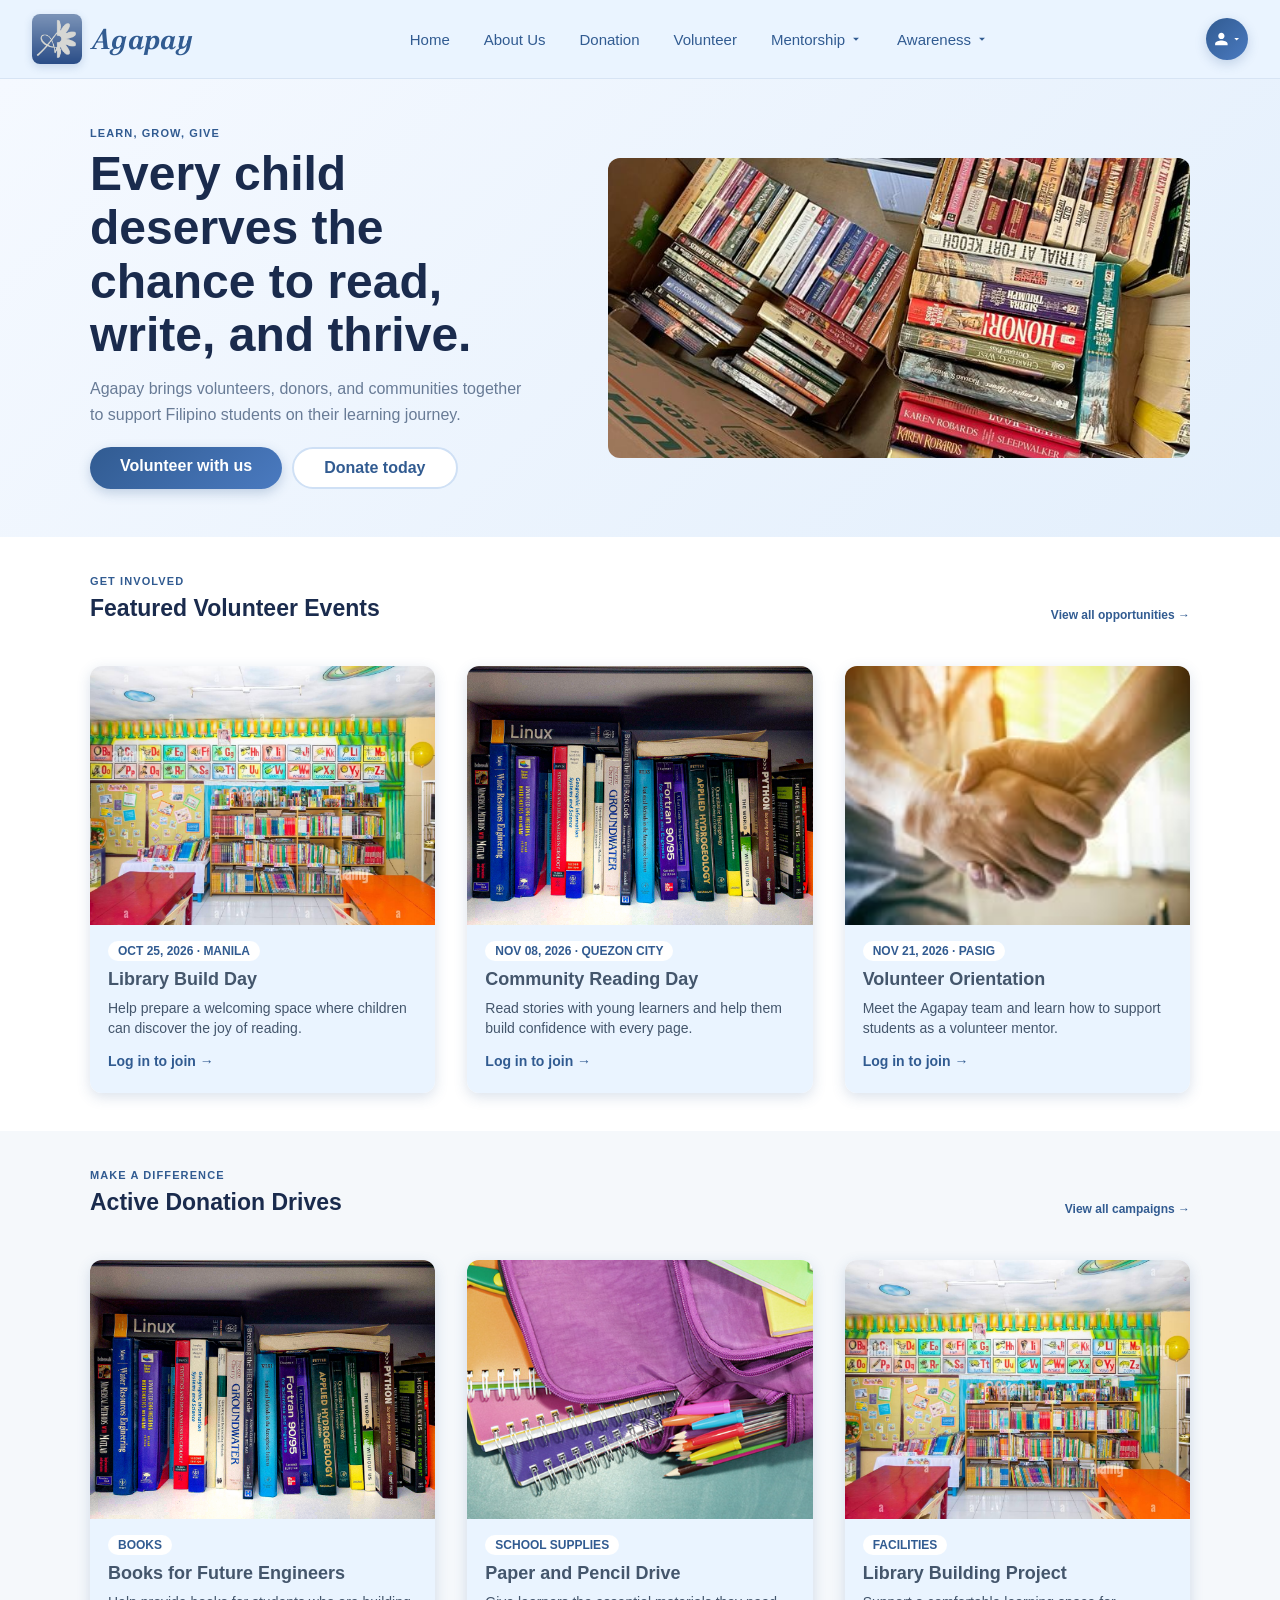
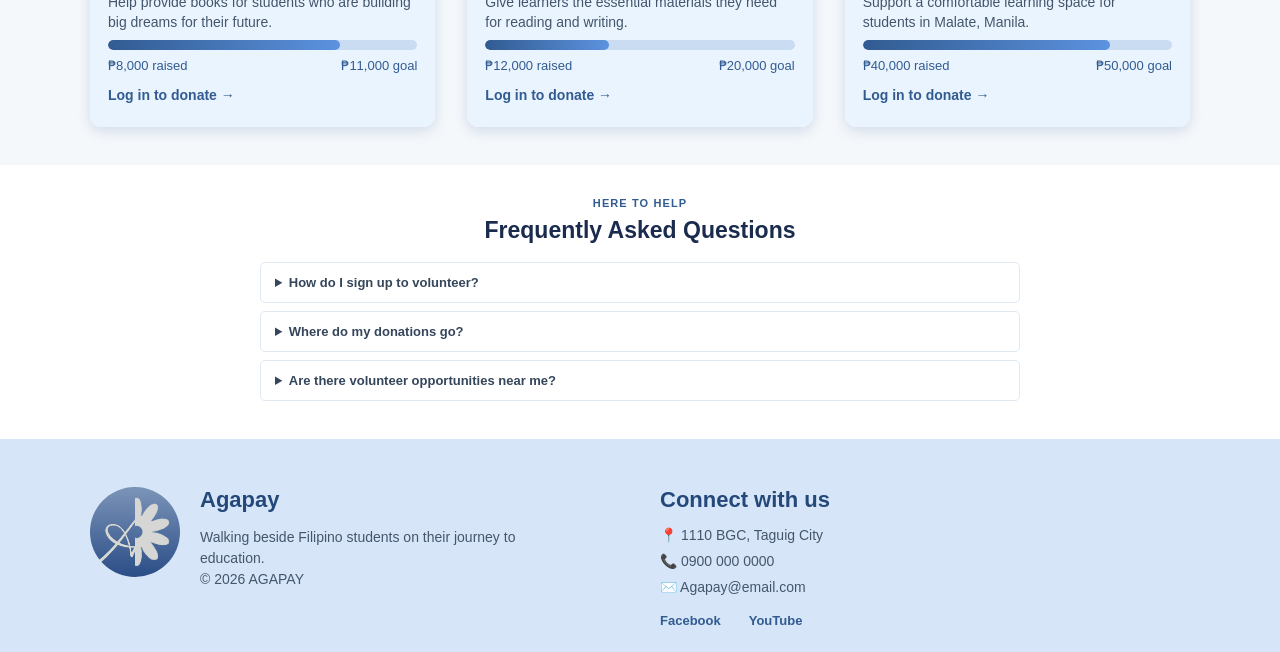
==== commit c65cadec: "Replace 'Agapay Logo.png' with 'logo.png' in HTML" ====
--- a/docs/index.html
+++ b/docs/index.html
@@ -16,7 +16,7 @@
         <div class="header-inner">
 
             <a href="#home" class="logo-link">
-                <img src="assets/Agapay Logo.png" alt="Agapay Logo" class="logo-img">
+                <img src="assets/logo.png" alt="Agapay Logo" class="logo-img">
                 <span class="logo-text"><i>Agapay</i></span>
             </a>
 
@@ -319,7 +319,7 @@
                         <p>Training and reading materials are provided. All you need to bring is patience, warmth, and a genuine love for helping children learn.</p>
                     </div>
                     <div class="organizer-card">
-                        <img class="avatar lg" src="assets/Agapay Logo.png" alt="Agapay logo">
+                        <img class="avatar lg" src="assets/logo.png" alt="Agapay logo">
                         <div><strong>Agapay Volunteer Program</strong><span>Program organizer</span></div>
                     </div>
                 </section>
@@ -396,7 +396,7 @@
                         <p>No formal teaching experience needed — just a helpful attitude and a willingness to learn. Our team will brief you before the session starts.</p>
                     </div>
                     <div class="organizer-card">
-                        <img class="avatar lg" src="assets/Agapay Logo.png" alt="Agapay logo">
+                        <img class="avatar lg" src="assets/logo.png" alt="Agapay logo">
                         <div><strong>Agapay Volunteer Program</strong><span>Program organizer</span></div>
                     </div>
                 </section>
@@ -473,7 +473,7 @@
                         <p>You'll work alongside other volunteers in a friendly, fast-paced environment. All materials and instructions are provided.</p>
                     </div>
                     <div class="organizer-card">
-                        <img class="avatar lg" src="assets/Agapay Logo.png" alt="Agapay logo">
+                        <img class="avatar lg" src="assets/logo.png" alt="Agapay logo">
                         <div><strong>Agapay Volunteer Program</strong><span>Program organizer</span></div>
                     </div>
                 </section>
@@ -550,7 +550,7 @@
                         <p>This is a full-day event. Volunteers work in teams with a brief orientation and lunch provided on-site.</p>
                     </div>
                     <div class="organizer-card">
-                        <img class="avatar lg" src="assets/Agapay Logo.png" alt="Agapay logo">
+                        <img class="avatar lg" src="assets/logo.png" alt="Agapay logo">
                         <div><strong>Agapay Volunteer Program</strong><span>Program organizer</span></div>
                     </div>
                 </section>
@@ -627,7 +627,7 @@
                         <p>This is a great first-time volunteer role — friendly, structured, and a wonderful way to meet the Agapay community.</p>
                     </div>
                     <div class="organizer-card">
-                        <img class="avatar lg" src="assets/Agapay Logo.png" alt="Agapay logo">
+                        <img class="avatar lg" src="assets/logo.png" alt="Agapay logo">
                         <div><strong>Agapay Volunteer Program</strong><span>Program organizer</span></div>
                     </div>
                 </section>
@@ -704,7 +704,7 @@
                         <p>Perfect for volunteers who are expressive, patient, and love working with younger children. Training and a curated storybook collection are provided.</p>
                     </div>
                     <div class="organizer-card">
-                        <img class="avatar lg" src="assets/Agapay Logo.png" alt="Agapay logo">
+                        <img class="avatar lg" src="assets/logo.png" alt="Agapay logo">
                         <div><strong>Agapay Volunteer Program</strong><span>Program organizer</span></div>
                     </div>
                 </section>
@@ -2388,7 +2388,7 @@
     <footer class="site-footer">
         <div class="footer-inner">
             <div class="footer-brand">
-                <img src="assets/Agapay Logo.png" alt="Agapay Logo" class="footer-logo">
+                <img src="assets/logo.png" alt="Agapay Logo" class="footer-logo">
                 <div>
                     <h3>Agapay</h3>
                     <p>Walking beside Filipino students on their journey to education.</p>
